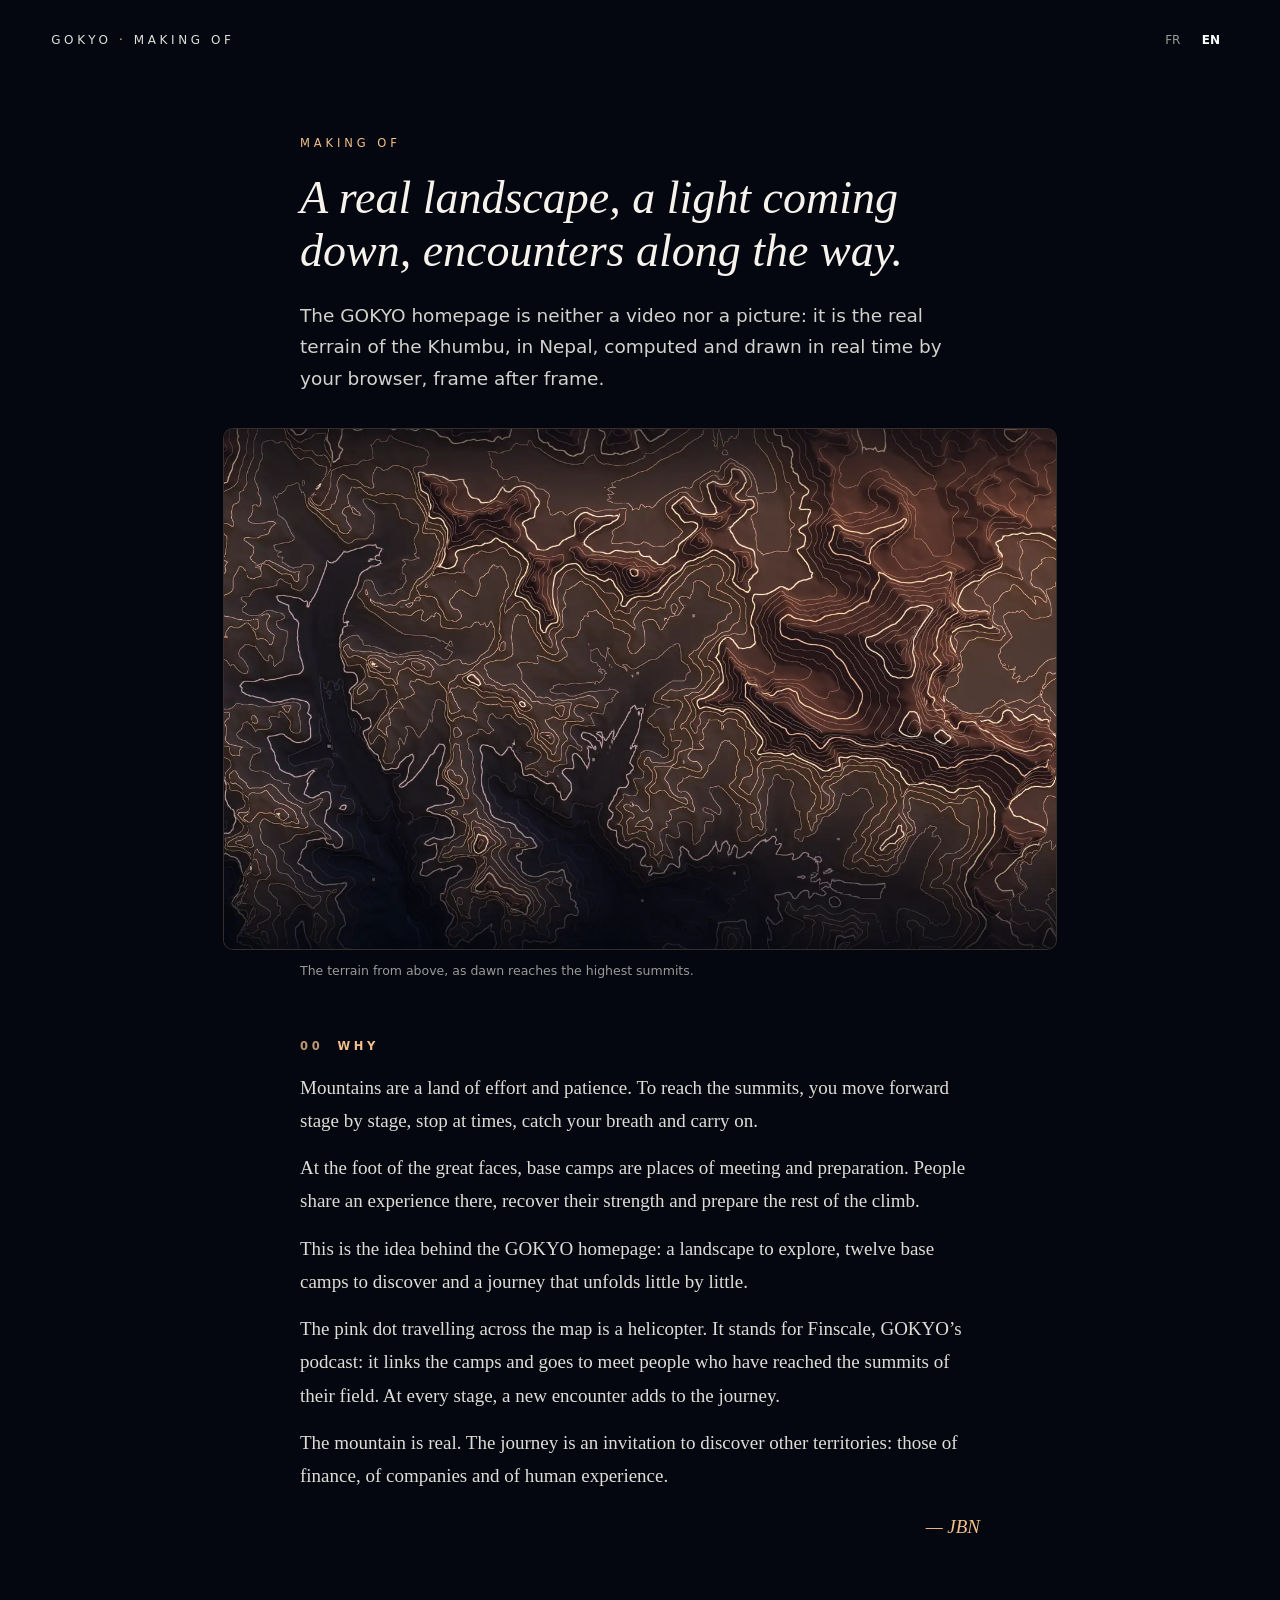
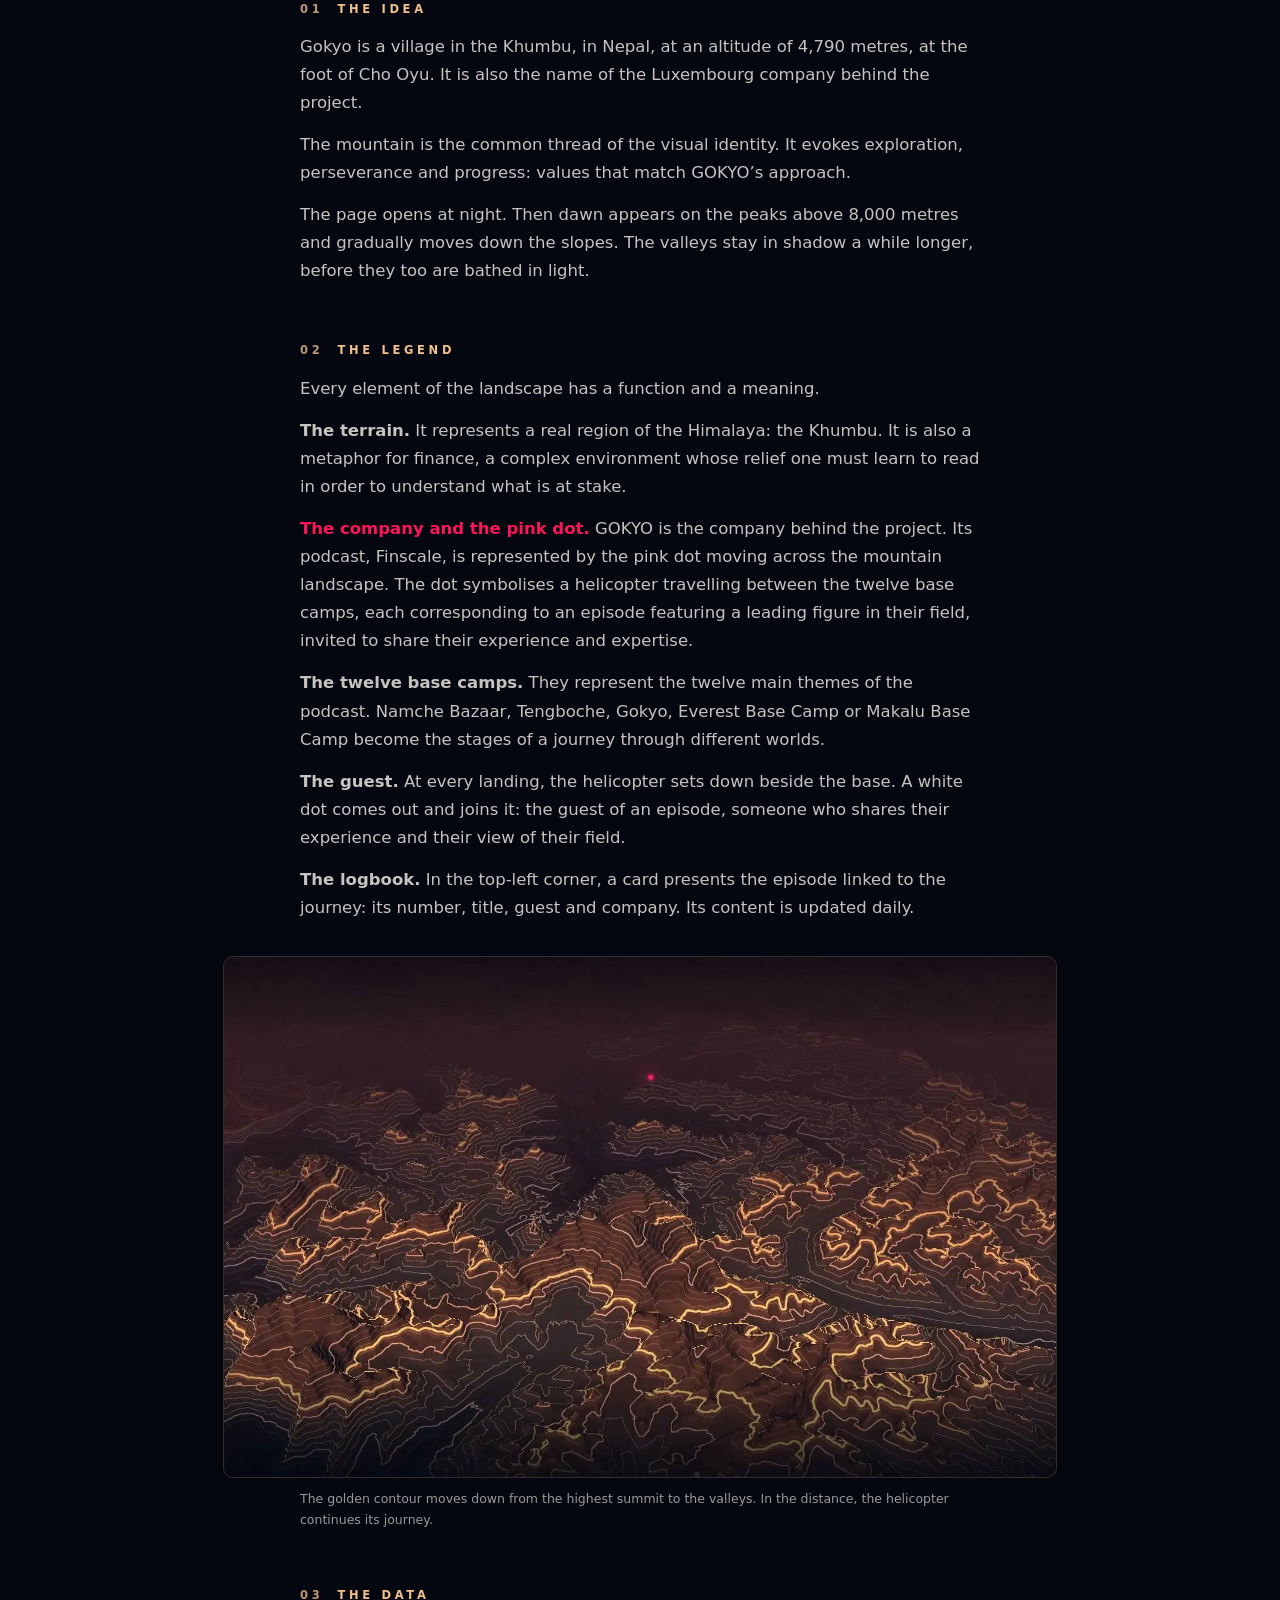
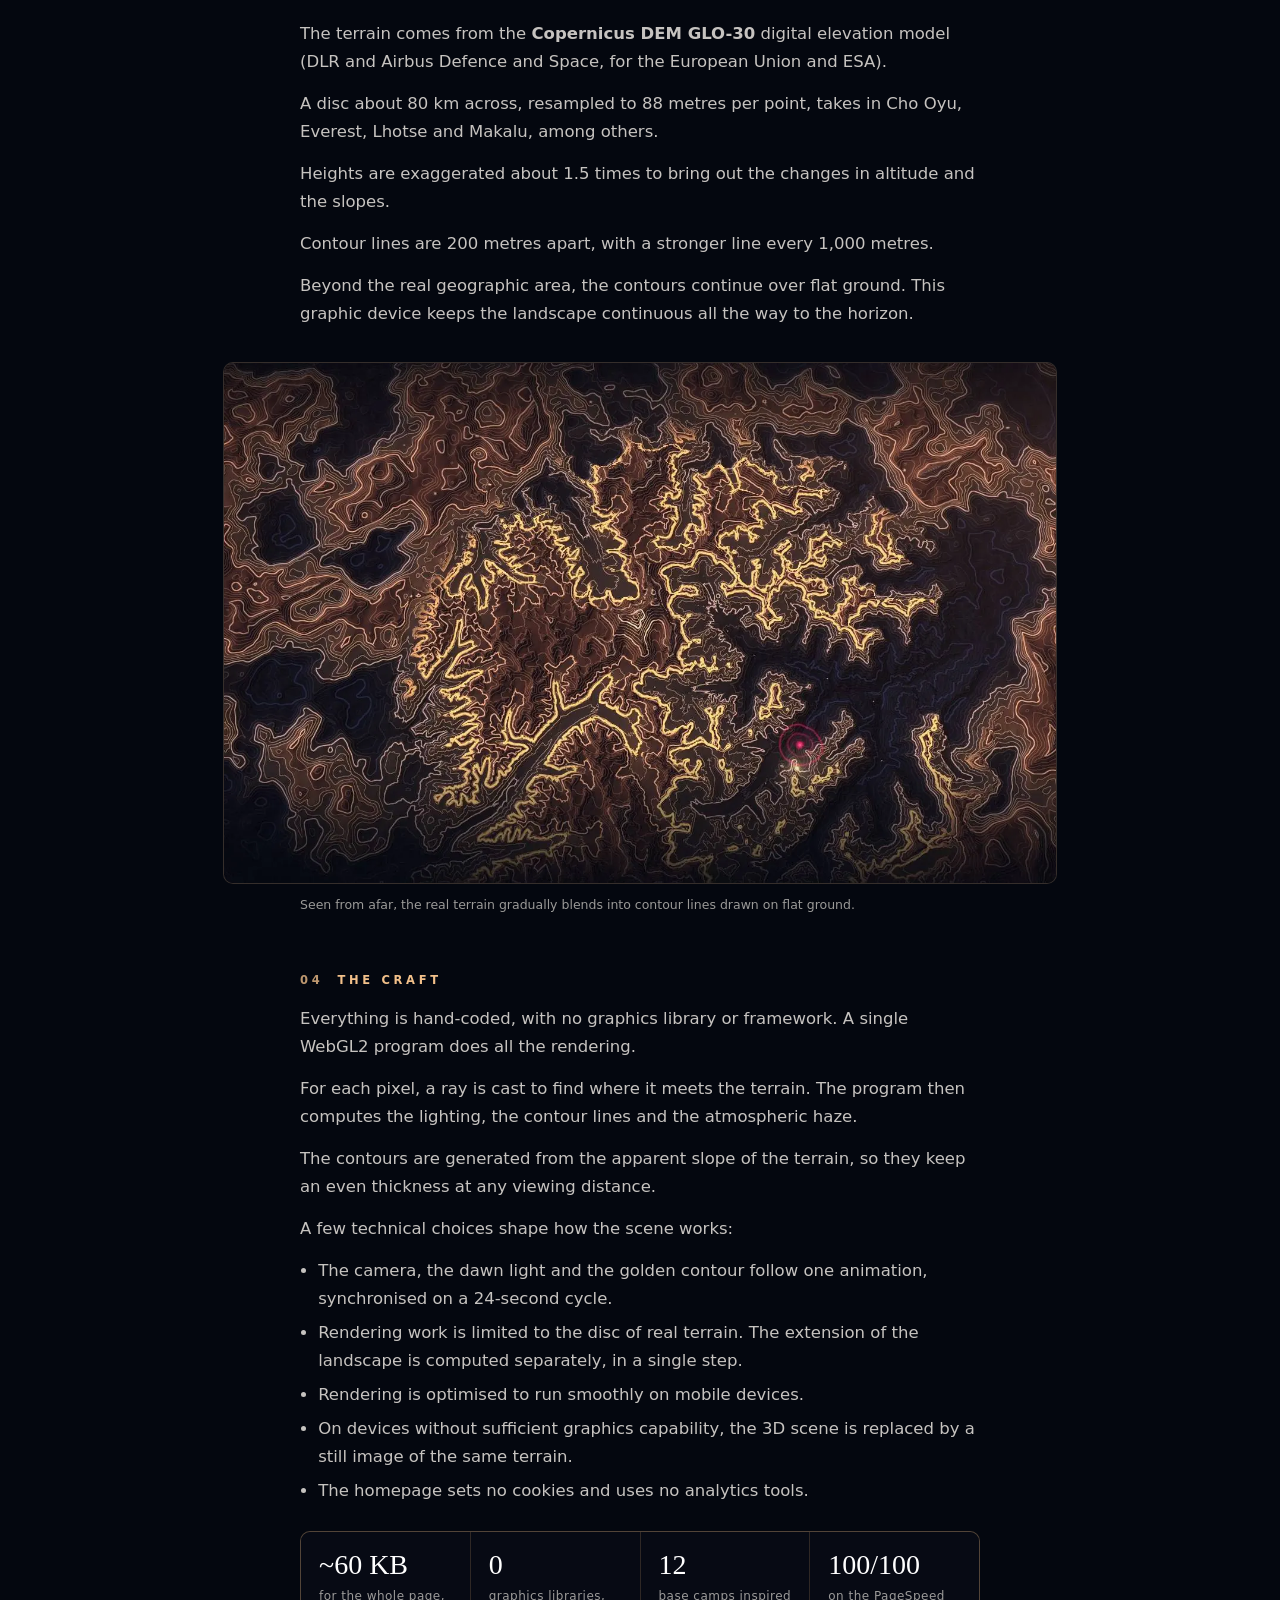
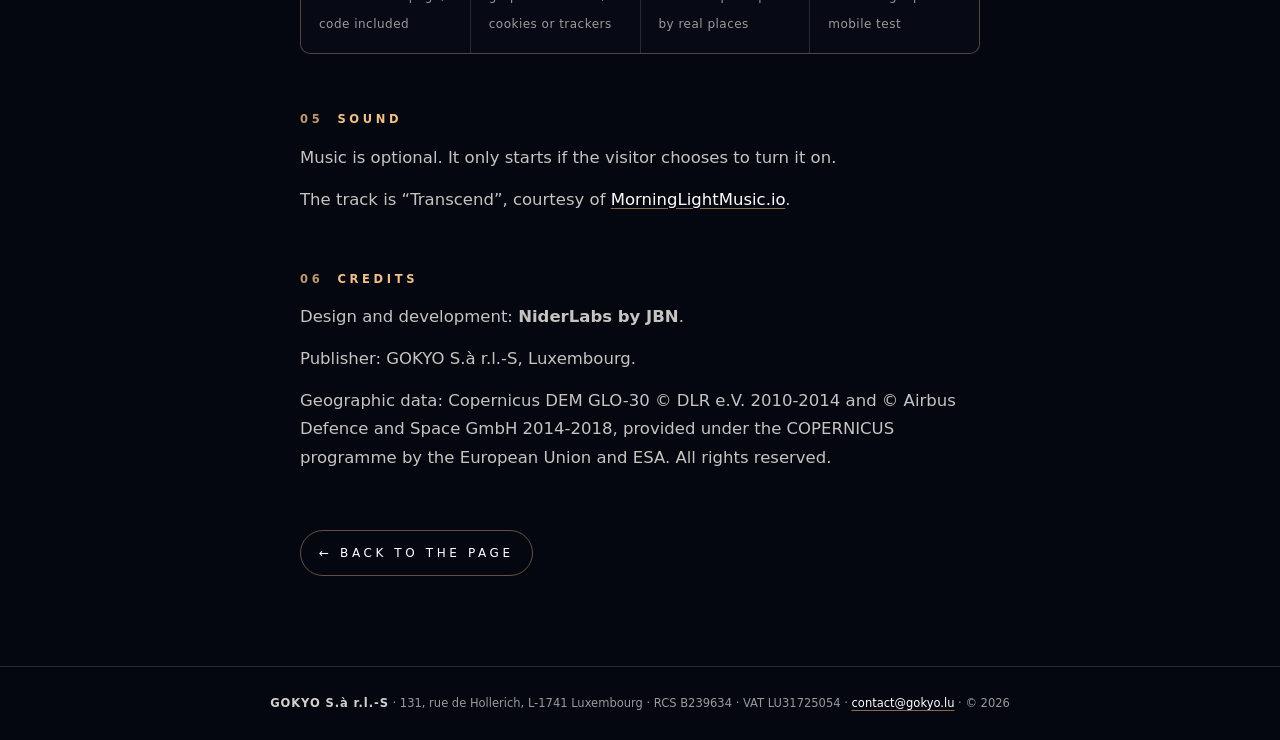
==== making-of/index.html @ d833e4a9 "Making of : entrée unique « La compagnie et le point rose » Co-Authored-By: Claude Fable 5.2 <norepl" ====
<!doctype html>
<!--
  GOKYO · Making of
  Conception et réalisation : NiderLabs by JBN — © 2026, tous droits réservés.
-->
<html lang="fr">
<head>
<meta charset="utf-8">
<meta name="viewport" content="width=device-width,initial-scale=1,viewport-fit=cover">
<title>GOKYO · Making of</title>
<meta name="description" content="How the GOKYO homepage was made: the real terrain of the Khumbu drawn live in WebGL, a golden contour at dawn, and a helicopter gathering voices across twelve bases.">
<meta name="theme-color" content="#04070F">
<meta property="og:type" content="article">
<meta property="og:site_name" content="Gokyo">
<meta property="og:title" content="GOKYO · Making of">
<meta property="og:url" content="https://gokyo.lu/making-of/">
<meta property="og:image" content="https://gokyo.lu/making-of/relief.jpg">
<meta name="twitter:card" content="summary_large_image">
<link rel="canonical" href="https://gokyo.lu/making-of/">
<link rel="icon" type="image/svg+xml" href="../assets/favicon.svg?v=20261122">
<link rel="apple-touch-icon" href="../assets/apple-touch-icon.png?v=20261122">
<style>
  :root{--or:#F2C08A;--rose:#FD145A;--doux:rgba(247,243,236,.62);--ligne:rgba(242,192,138,.18)}
  *{box-sizing:border-box;margin:0;padding:0}
  html{background:#04070F}
  body{font-family:system-ui,-apple-system,"Segoe UI",sans-serif;color:#F7F3EC;-webkit-font-smoothing:antialiased;line-height:1.7;font-size:16.5px}
  a{color:#fff;text-decoration:underline;text-decoration-color:rgba(242,192,138,.55);text-underline-offset:3px}
  [data-lang]{display:none}
  html[lang="fr"] [data-lang="fr"],html[lang="en"] [data-lang="en"]{display:revert}
  header{display:flex;justify-content:space-between;align-items:center;padding:22px clamp(18px,4vw,56px);font-size:12px;letter-spacing:.3em;text-transform:uppercase}
  header a{text-decoration:none;color:rgba(255,252,246,.88);display:inline-block;padding:8px 0}
  header a span{color:var(--or)}
  .langue{display:flex;gap:2px;letter-spacing:.18em}
  .langue button{background:none;border:0;color:var(--doux);cursor:pointer;padding:6px 8px;min-height:32px;min-width:36px;font:inherit;text-transform:uppercase}
  .langue button[aria-pressed="true"]{color:#fff;font-weight:600}
  main{max-width:760px;margin:0 auto;padding:6vh clamp(20px,5vw,40px) 10vh}
  .sur{font-size:11.5px;letter-spacing:.34em;text-transform:uppercase;color:var(--or);margin-bottom:18px}
  h1{font-family:Georgia,'Times New Roman',serif;font-weight:400;font-style:italic;font-size:clamp(30px,5vw,46px);line-height:1.15;margin-bottom:22px}
  .chapo{font-size:18.5px;color:rgba(247,243,236,.86);margin-bottom:8px}
  h2{font-size:11.5px;letter-spacing:.32em;text-transform:uppercase;color:var(--or);font-weight:600;margin:56px 0 14px;display:flex;gap:14px;align-items:center}
  h2 i{font-style:normal;color:rgba(242,192,138,.78);font-variant-numeric:tabular-nums}
  p{margin:0 0 14px;color:rgba(247,243,236,.8)}
  figure{margin:34px calc(-1 * clamp(0px,6vw,90px)) 8px}
  figure img{display:block;width:100%;height:auto;border-radius:10px;border:1px solid var(--ligne);background:#0b0d16}
  figcaption{font-size:12.5px;color:var(--doux);margin-top:10px;padding:0 clamp(0px,6vw,90px)}
  .chiffres{display:grid;grid-template-columns:repeat(auto-fit,minmax(150px,1fr));gap:1px;background:var(--ligne);border:1px solid var(--ligne);border-radius:10px;overflow:hidden;margin:26px 0 8px}
  .chiffres div{background:#070a14;padding:18px 18px 16px}
  .chiffres b{display:block;font-family:Georgia,serif;font-weight:400;font-size:28px;color:#fff;line-height:1.1}
  .chiffres span{font-size:12px;color:var(--doux);letter-spacing:.04em}
  ul{margin:0 0 14px 1.1em;color:rgba(247,243,236,.8)}
  li{margin-bottom:6px}
  .rose{color:var(--rose)}
  .dore{color:var(--or)}
  .pourquoi p{font-family:Georgia,'Times New Roman',serif;font-size:19px;line-height:1.75;color:rgba(247,243,236,.9)}
  .pourquoi .signe{font-style:italic;color:var(--or);text-align:right;margin-top:18px}
  .retour{display:inline-block;margin-top:44px;font-size:12px;letter-spacing:.3em;text-transform:uppercase;text-decoration:none;padding:12px 18px;border:1px solid rgba(242,192,138,.4);border-radius:999px}
  .retour:hover{border-color:var(--or)}
  footer{border-top:1px solid var(--ligne);padding:26px clamp(18px,4vw,56px) max(26px,env(safe-area-inset-bottom));font-size:11.5px;color:var(--doux);text-align:center;line-height:1.8}
  footer b{color:rgba(247,243,236,.85);font-weight:600;letter-spacing:.08em}
  footer a{display:inline-block;padding:6px 4px;margin:-6px -4px}
  :focus-visible{outline:2px solid var(--or);outline-offset:3px;border-radius:4px}
</style>
</head>
<body>
<header>
  <a href="../">GOKYO <span>·</span> Making of</a>
  <div class="langue" role="group" aria-label="Langue / Language">
    <button type="button" data-set="fr" aria-pressed="true">FR</button>
    <button type="button" data-set="en" aria-pressed="false">EN</button>
  </div>
</header>

<main>
  <!-- ===================== FRANÇAIS ===================== -->
  <div data-lang="fr">
    <p class="sur">Making of</p>
    <h1>Un territoire réel, une lumière qui descend, des rencontres en chemin.</h1>
    <p class="chapo">La page d’accueil de GOKYO n’est ni une vidéo ni une image : c’est le relief réel du Khumbu, au Népal, calculé et dessiné en temps réel par votre navigateur, à chaque image.</p>

    <figure><img src="courbes.webp" width="1400" height="875" alt="Le relief de la région de Gokyo vu du dessus, en courbes de niveau dorées" fetchpriority="high" decoding="async"><figcaption>Le relief vu du dessus, au moment où l’aube atteint les plus hauts sommets.</figcaption></figure>

    <h2><i>00</i> Pourquoi</h2>
    <div class="pourquoi">
      <p>La montagne est un territoire d’effort et de patience. Pour atteindre les sommets, il faut avancer étape après étape, s’arrêter parfois, reprendre son souffle et poursuivre son chemin.</p>
      <p>Au pied des grandes parois, les camps de base sont des lieux de rencontre et de préparation. On y partage une expérience, on y reprend des forces et on y prépare la suite de l’ascension.</p>
      <p>C’est cette idée qui a inspiré la page d’accueil de GOKYO : un paysage à explorer, douze camps de base à découvrir et un parcours qui se révèle progressivement.</p>
      <p>Le point rose qui parcourt la carte est un hélicoptère. Il représente Finscale, le podcast de GOKYO : il relie les différents camps et part à la rencontre de personnalités qui ont atteint les sommets dans leur domaine. À chaque étape, une nouvelle rencontre vient enrichir le voyage.</p>
      <p>La montagne est réelle. Le parcours est une invitation à découvrir d’autres territoires : ceux de la finance, des entreprises et des expériences humaines.</p>
      <p class="signe">— JBN</p>
    </div>

    <h2><i>01</i> L’idée</h2>
    <p>Gokyo est un village du Khumbu, au Népal, situé à 4 790 mètres d’altitude, au pied du Cho Oyu. C’est aussi le nom de la société luxembourgeoise à l’origine du projet.</p>
    <p>La montagne constitue le fil conducteur de l’identité visuelle. Elle évoque l’exploration, la persévérance et la progression. Des valeurs qui correspondent à la démarche de GOKYO.</p>
    <p>La page s’ouvre dans la nuit. Puis l’aube apparaît sur les sommets de plus de 8 000 mètres et descend progressivement le long des pentes. Les vallées restent encore dans l’ombre, avant d’être à leur tour baignées de lumière.</p>

    <h2><i>02</i> La légende</h2>
    <p>Chaque élément du paysage a une fonction et une signification.</p>
    <p><strong>Le relief.</strong> Il représente une région réelle de l’Himalaya : le Khumbu. Il constitue aussi une métaphore de la finance, un environnement complexe dont il faut apprendre à lire les reliefs pour en comprendre les enjeux.</p>
    <p><strong class="rose">La compagnie et le point rose.</strong> GOKYO est la société à l’origine du projet. Son podcast, Finscale, est représenté par le point rose qui se déplace dans le paysage de montagne. Ce point symbolise un hélicoptère qui voyage entre les douze camps de base, chacun correspondant à un épisode où une personnalité de premier plan dans son domaine est invitée à partager son expérience et son expertise.</p>
    <p><strong>Les douze camps de base.</strong> Ils représentent les douze grands thèmes du podcast. Namche Bazaar, Tengboche, Gokyo, le camp de base de l’Everest ou celui du Makalu deviennent les étapes d’un parcours à travers différents univers.</p>
    <p><strong>L’invité.</strong> À chaque escale, l’hélicoptère se pose à côté de la base. Un point blanc en sort et le rejoint : c’est l’invité d’un épisode, une personnalité qui partage son expérience et son regard sur son domaine.</p>
    <p><strong>Le carnet de bord.</strong> En haut à gauche, une fiche présente l’épisode associé au parcours : son numéro, son titre, son invité et sa société. Son contenu est actualisé quotidiennement.</p>
    <figure><img src="relief.webp" width="1400" height="875" alt="Le massif en trois dimensions, la courbe dorée et l’hélicoptère rose au loin" loading="lazy" decoding="async"><figcaption>La courbe dorée descend du plus haut sommet vers les vallées. Au loin, l’hélicoptère poursuit son parcours.</figcaption></figure>

    <h2><i>03</i> Les données</h2>
    <p>Le relief provient du modèle numérique de terrain <strong>Copernicus DEM GLO-30</strong> (DLR et Airbus Defence and Space, pour l’Union européenne et l’ESA).</p>
    <p>Un disque d’environ 80 km de diamètre, ramené à une résolution de 88 mètres par point, englobe notamment le Cho Oyu, l’Everest, le Lhotse et le Makalu.</p>
    <p>La hauteur du relief est exagérée d’environ 1,5 fois afin de mieux faire ressortir les variations d’altitude et les pentes.</p>
    <p>Les courbes de niveau sont espacées de 200 mètres, avec un tracé renforcé tous les 1 000 mètres.</p>
    <p>Au-delà de la zone géographique réelle, les courbes se prolongent sur un sol plat. Cette représentation graphique permet de conserver la continuité du paysage jusqu’à l’horizon.</p>
    <figure><img src="disque.webp" width="1400" height="875" alt="Vue lointaine : le disque de relief réel et les courbes peintes qui continuent autour" loading="lazy" decoding="async"><figcaption>En s’éloignant, le relief réel se fond progressivement dans des courbes de niveau dessinées sur un sol plat.</figcaption></figure>

    <h2><i>04</i> La technique</h2>
    <p>Tout est développé à la main, sans bibliothèque graphique ni framework. Un programme WebGL2 réalise l’ensemble du rendu.</p>
    <p>Pour chaque pixel, un rayon est lancé afin de déterminer son intersection avec le relief. Le programme calcule ensuite l’éclairage, les courbes de niveau et la brume atmosphérique.</p>
    <p>Les courbes sont générées à partir de la pente apparente du terrain. Elles conservent ainsi une épaisseur régulière, quelle que soit la distance de visualisation.</p>
    <p>Quelques choix techniques structurent le fonctionnement de la scène :</p>
    <ul>
      <li>La caméra, la lumière de l’aube et la courbe dorée suivent une animation synchronisée sur un cycle de 24 secondes.</li>
      <li>Le calcul graphique est limité au disque de relief réel. Le prolongement du paysage est calculé séparément, en une seule étape.</li>
      <li>Le rendu est optimisé pour fonctionner de manière fluide sur les appareils mobiles.</li>
      <li>Sur les appareils ne disposant pas de capacités graphiques suffisantes, la scène 3D est remplacée par une image fixe du même relief.</li>
      <li>La page d’accueil ne dépose aucun cookie et n’utilise aucun outil de mesure d’audience.</li>
    </ul>
    <div class="chiffres">
      <div><b>~60 Ko</b><span>pour l’ensemble de la page, code compris</span></div>
      <div><b>0</b><span>bibliothèque graphique, cookie ou traceur</span></div>
      <div><b>12</b><span>camps de base inspirés de lieux réels</span></div>
      <div><b>100/100</b><span>au test PageSpeed mobile</span></div>
    </div>

    <h2><i>05</i> Le son</h2>
    <p>La musique est facultative. Elle ne démarre que si le visiteur choisit de l’activer.</p>
    <p>Le morceau utilisé est « Transcend », avec l’autorisation de <a href="https://www.morninglightmusic.io" target="_blank" rel="noopener">MorningLightMusic.io</a>.</p>

    <h2><i>06</i> Crédits</h2>
    <p>Conception et réalisation : <strong>NiderLabs by JBN</strong>.</p>
    <p>Éditeur : GOKYO S.à r.l.-S, Luxembourg.</p>
    <p>Données géographiques : Copernicus DEM GLO-30 © DLR e.V. 2010-2014 et © Airbus Defence and Space GmbH 2014-2018, fournies dans le cadre du programme COPERNICUS par l’Union européenne et l’ESA. Tous droits réservés.</p>

    <a class="retour" href="../">← Retour à la page</a>
  </div>

  <!-- ===================== ENGLISH ===================== -->
  <div data-lang="en">
    <p class="sur">Making of</p>
    <h1>A real landscape, a light coming down, encounters along the way.</h1>
    <p class="chapo">The GOKYO homepage is neither a video nor a picture: it is the real terrain of the Khumbu, in Nepal, computed and drawn in real time by your browser, frame after frame.</p>

    <figure><img src="courbes.webp" width="1400" height="875" alt="The terrain of the Gokyo region seen from above, in golden contour lines" fetchpriority="high" decoding="async"><figcaption>The terrain from above, as dawn reaches the highest summits.</figcaption></figure>

    <h2><i>00</i> Why</h2>
    <div class="pourquoi">
      <p>Mountains are a land of effort and patience. To reach the summits, you move forward stage by stage, stop at times, catch your breath and carry on.</p>
      <p>At the foot of the great faces, base camps are places of meeting and preparation. People share an experience there, recover their strength and prepare the rest of the climb.</p>
      <p>This is the idea behind the GOKYO homepage: a landscape to explore, twelve base camps to discover and a journey that unfolds little by little.</p>
      <p>The pink dot travelling across the map is a helicopter. It stands for Finscale, GOKYO’s podcast: it links the camps and goes to meet people who have reached the summits of their field. At every stage, a new encounter adds to the journey.</p>
      <p>The mountain is real. The journey is an invitation to discover other territories: those of finance, of companies and of human experience.</p>
      <p class="signe">— JBN</p>
    </div>

    <h2><i>01</i> The idea</h2>
    <p>Gokyo is a village in the Khumbu, in Nepal, at an altitude of 4,790 metres, at the foot of Cho Oyu. It is also the name of the Luxembourg company behind the project.</p>
    <p>The mountain is the common thread of the visual identity. It evokes exploration, perseverance and progress: values that match GOKYO’s approach.</p>
    <p>The page opens at night. Then dawn appears on the peaks above 8,000 metres and gradually moves down the slopes. The valleys stay in shadow a while longer, before they too are bathed in light.</p>

    <h2><i>02</i> The legend</h2>
    <p>Every element of the landscape has a function and a meaning.</p>
    <p><strong>The terrain.</strong> It represents a real region of the Himalaya: the Khumbu. It is also a metaphor for finance, a complex environment whose relief one must learn to read in order to understand what is at stake.</p>
    <p><strong class="rose">The company and the pink dot.</strong> GOKYO is the company behind the project. Its podcast, Finscale, is represented by the pink dot moving across the mountain landscape. The dot symbolises a helicopter travelling between the twelve base camps, each corresponding to an episode featuring a leading figure in their field, invited to share their experience and expertise.</p>
    <p><strong>The twelve base camps.</strong> They represent the twelve main themes of the podcast. Namche Bazaar, Tengboche, Gokyo, Everest Base Camp or Makalu Base Camp become the stages of a journey through different worlds.</p>
    <p><strong>The guest.</strong> At every landing, the helicopter sets down beside the base. A white dot comes out and joins it: the guest of an episode, someone who shares their experience and their view of their field.</p>
    <p><strong>The logbook.</strong> In the top-left corner, a card presents the episode linked to the journey: its number, title, guest and company. Its content is updated daily.</p>
    <figure><img src="relief.webp" width="1400" height="875" alt="The massif in three dimensions, the golden contour and the pink helicopter in the distance" loading="lazy" decoding="async"><figcaption>The golden contour moves down from the highest summit to the valleys. In the distance, the helicopter continues its journey.</figcaption></figure>

    <h2><i>03</i> The data</h2>
    <p>The terrain comes from the <strong>Copernicus DEM GLO-30</strong> digital elevation model (DLR and Airbus Defence and Space, for the European Union and ESA).</p>
    <p>A disc about 80 km across, resampled to 88 metres per point, takes in Cho Oyu, Everest, Lhotse and Makalu, among others.</p>
    <p>Heights are exaggerated about 1.5 times to bring out the changes in altitude and the slopes.</p>
    <p>Contour lines are 200 metres apart, with a stronger line every 1,000 metres.</p>
    <p>Beyond the real geographic area, the contours continue over flat ground. This graphic device keeps the landscape continuous all the way to the horizon.</p>
    <figure><img src="disque.webp" width="1400" height="875" alt="Distant view: the disc of real terrain and the painted contours continuing around it" loading="lazy" decoding="async"><figcaption>Seen from afar, the real terrain gradually blends into contour lines drawn on flat ground.</figcaption></figure>

    <h2><i>04</i> The craft</h2>
    <p>Everything is hand-coded, with no graphics library or framework. A single WebGL2 program does all the rendering.</p>
    <p>For each pixel, a ray is cast to find where it meets the terrain. The program then computes the lighting, the contour lines and the atmospheric haze.</p>
    <p>The contours are generated from the apparent slope of the terrain, so they keep an even thickness at any viewing distance.</p>
    <p>A few technical choices shape how the scene works:</p>
    <ul>
      <li>The camera, the dawn light and the golden contour follow one animation, synchronised on a 24-second cycle.</li>
      <li>Rendering work is limited to the disc of real terrain. The extension of the landscape is computed separately, in a single step.</li>
      <li>Rendering is optimised to run smoothly on mobile devices.</li>
      <li>On devices without sufficient graphics capability, the 3D scene is replaced by a still image of the same terrain.</li>
      <li>The homepage sets no cookies and uses no analytics tools.</li>
    </ul>
    <div class="chiffres">
      <div><b>~60 KB</b><span>for the whole page, code included</span></div>
      <div><b>0</b><span>graphics libraries, cookies or trackers</span></div>
      <div><b>12</b><span>base camps inspired by real places</span></div>
      <div><b>100/100</b><span>on the PageSpeed mobile test</span></div>
    </div>

    <h2><i>05</i> Sound</h2>
    <p>Music is optional. It only starts if the visitor chooses to turn it on.</p>
    <p>The track is “Transcend”, courtesy of <a href="https://www.morninglightmusic.io" target="_blank" rel="noopener">MorningLightMusic.io</a>.</p>

    <h2><i>06</i> Credits</h2>
    <p>Design and development: <strong>NiderLabs by JBN</strong>.</p>
    <p>Publisher: GOKYO S.à r.l.-S, Luxembourg.</p>
    <p>Geographic data: Copernicus DEM GLO-30 © DLR e.V. 2010-2014 and © Airbus Defence and Space GmbH 2014-2018, provided under the COPERNICUS programme by the European Union and ESA. All rights reserved.</p>

    <a class="retour" href="../">← Back to the page</a>
  </div>
</main>

<footer>
  <b>GOKYO S.à r.l.-S</b> · 131, rue de Hollerich, L-1741 Luxembourg · RCS B239634 · <span data-lang="fr">TVA</span><span data-lang="en">VAT</span> LU31725054 · <a href="mailto:contact@gokyo.lu">contact@gokyo.lu</a> · © 2026
</footer>

<script>
(function(){
  var html=document.documentElement, btns=document.querySelectorAll('[data-set]');
  function set(l){ html.lang=l; document.title=(l==='en'?'GOKYO · Making of':'GOKYO · Making of'); for(var i=0;i<btns.length;i++){ btns[i].setAttribute('aria-pressed', String(btns[i].getAttribute('data-set')===l)); } try{ localStorage.setItem('lang',l); }catch(e){} }
  var l=null; try{ l=localStorage.getItem('lang'); }catch(e){}
  if(l!=='fr'&&l!=='en'){ l=((navigator.language||'fr').slice(0,2).toLowerCase()==='fr')?'fr':'en'; }
  set(l);
  for(var b=0;b<btns.length;b++){ btns[b].addEventListener('click',function(){ set(this.getAttribute('data-set')); }); }
})();
</script>
</body>
</html>
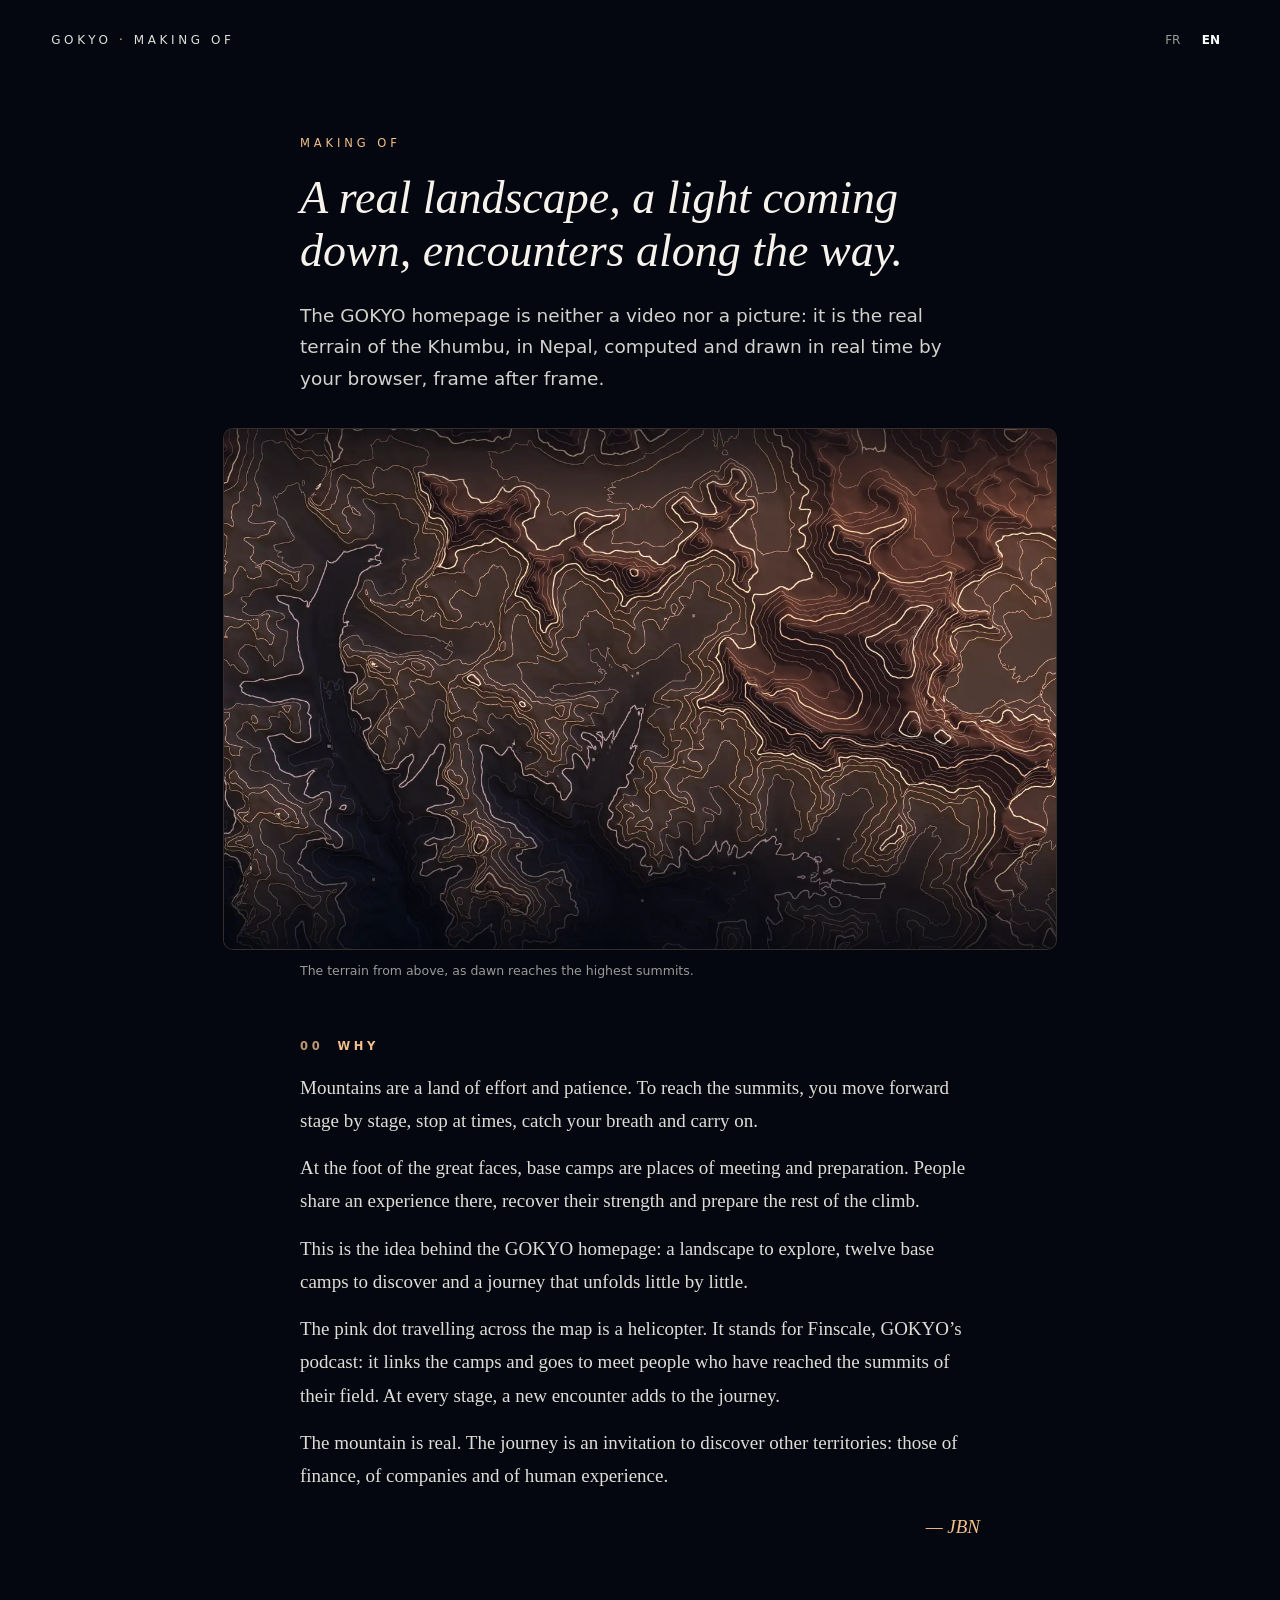
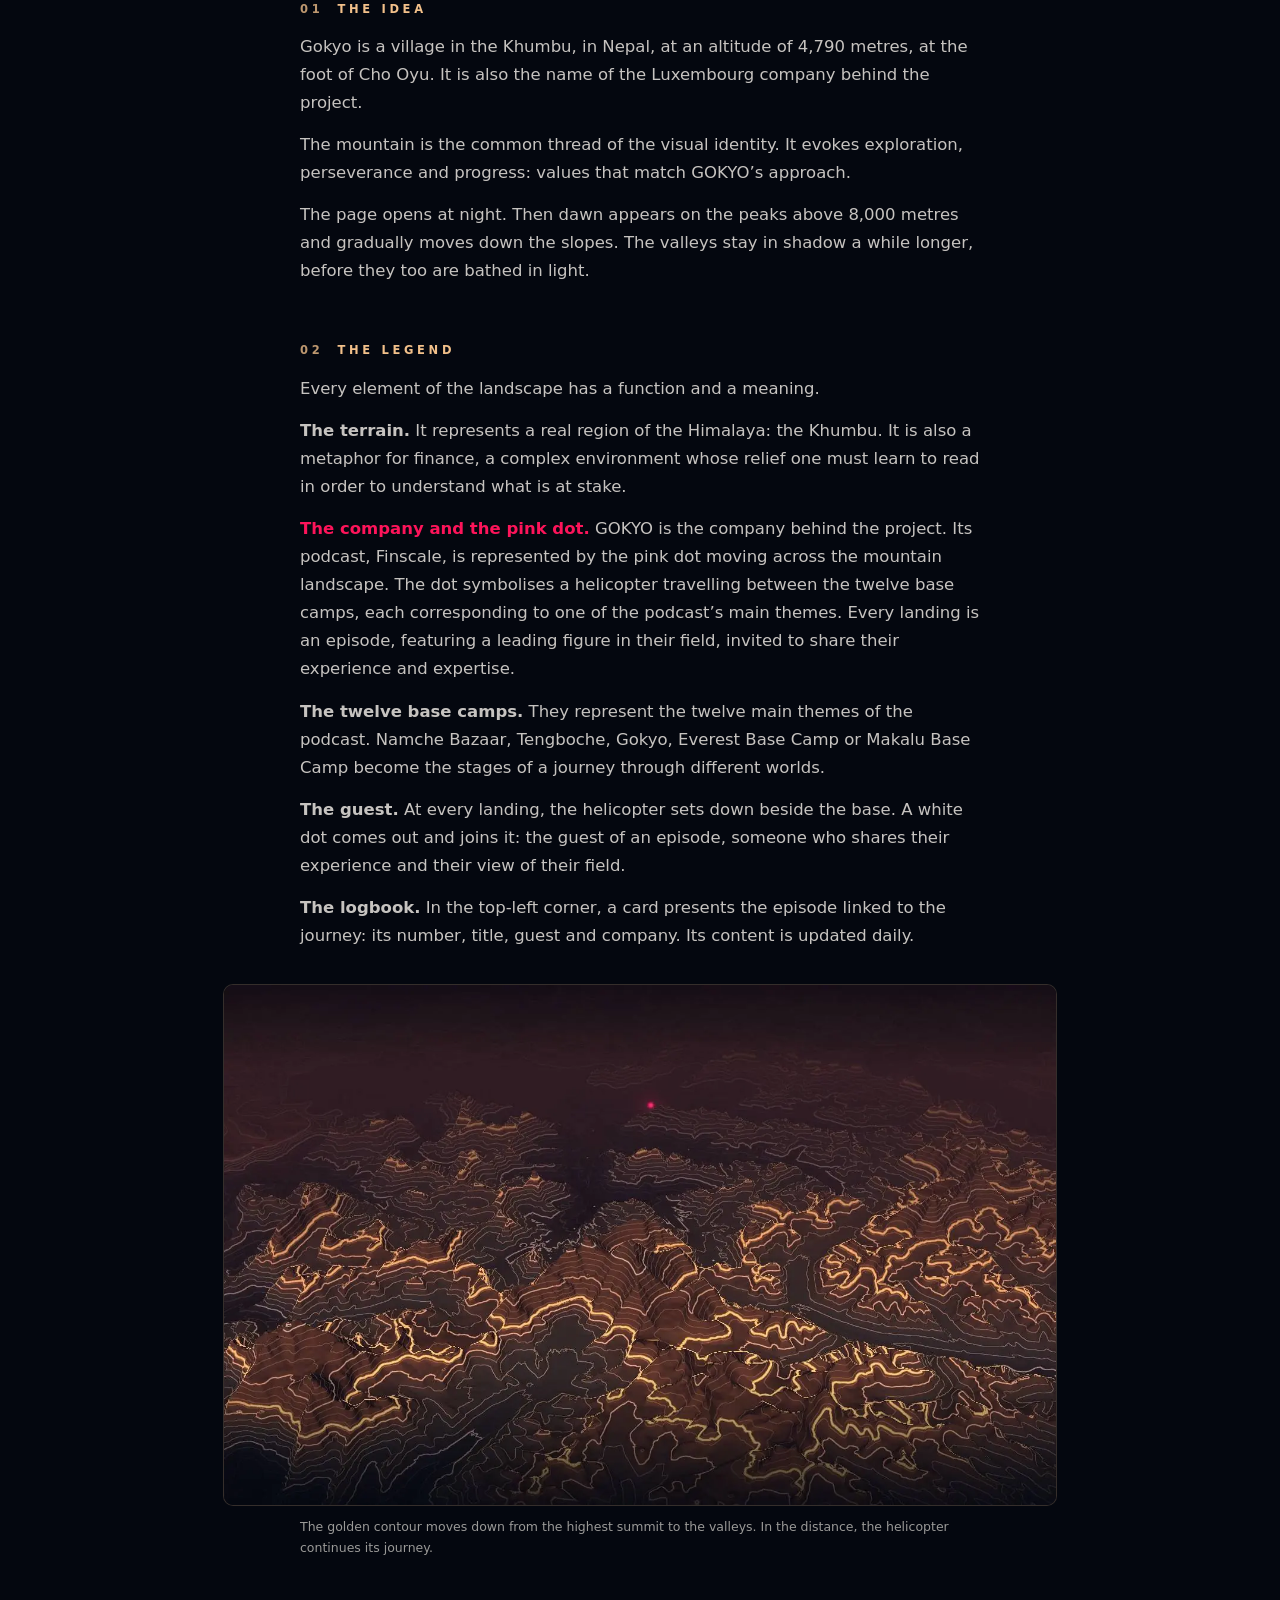
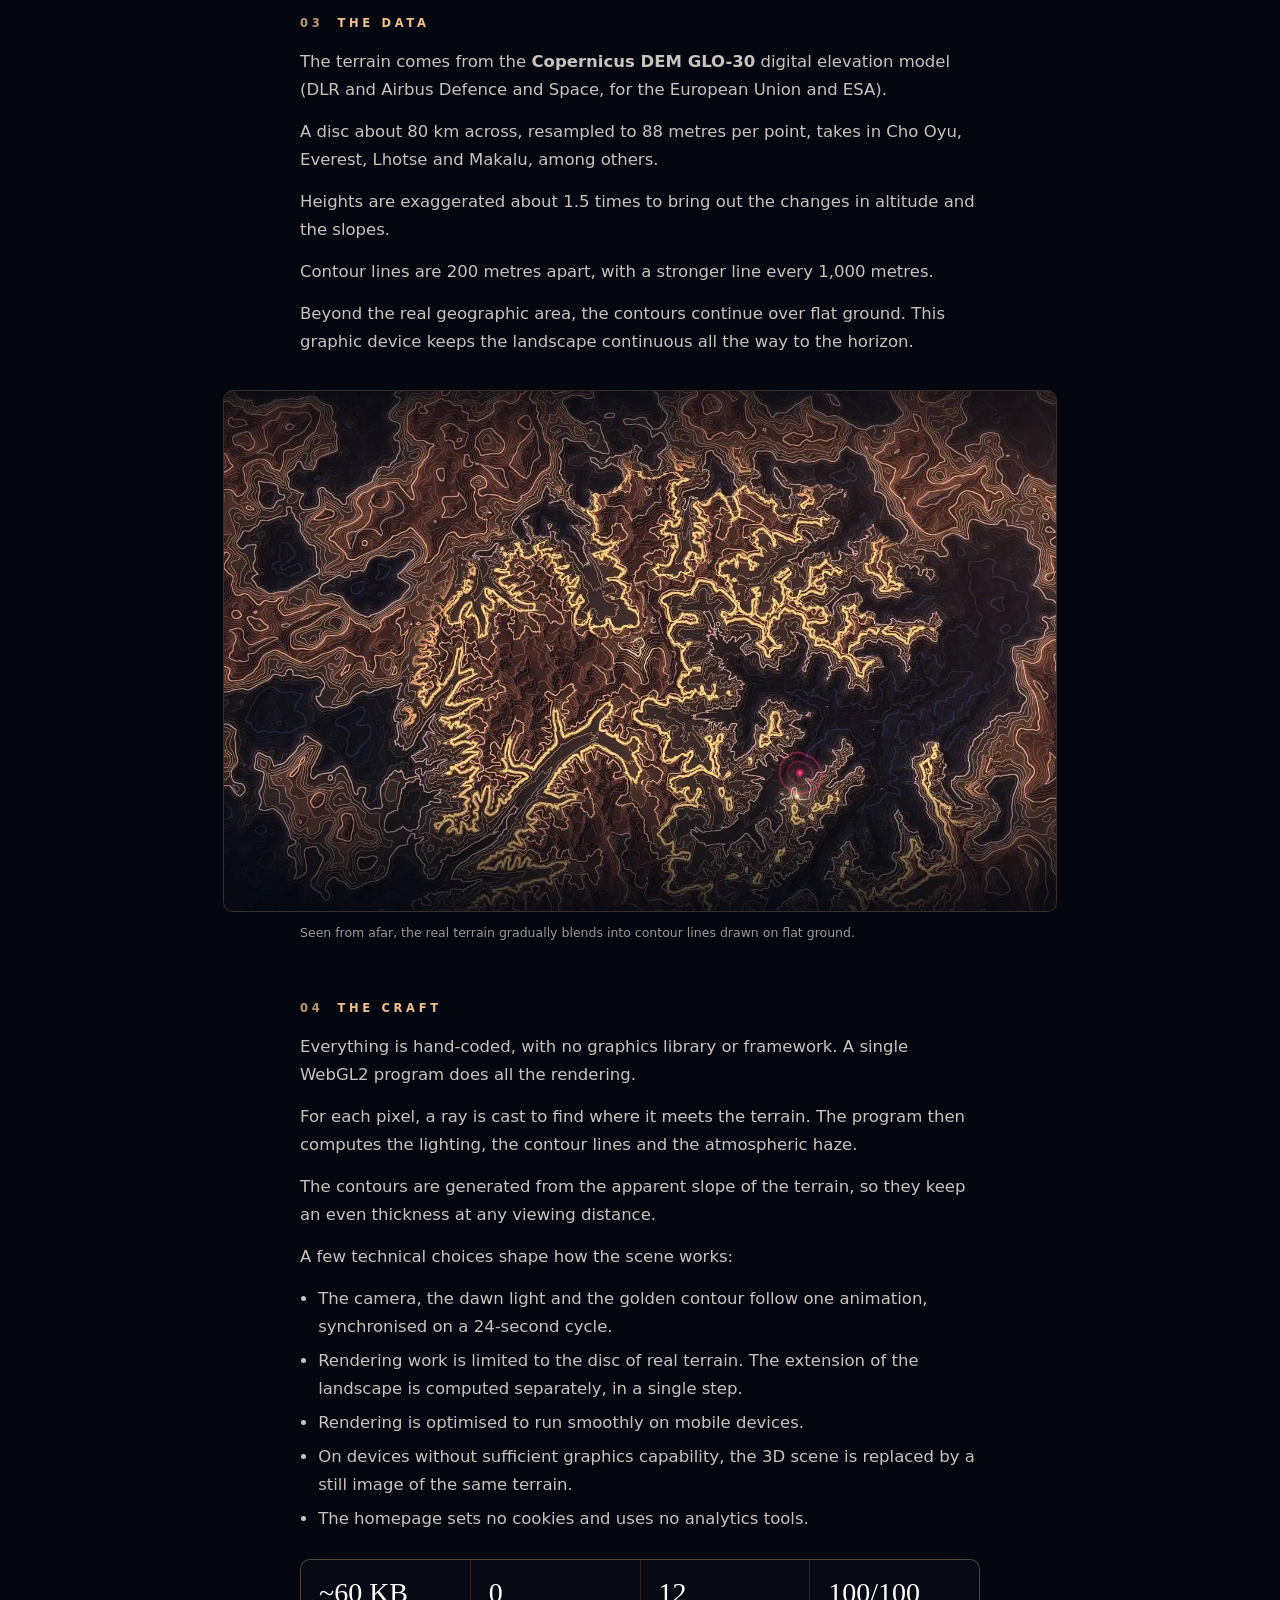
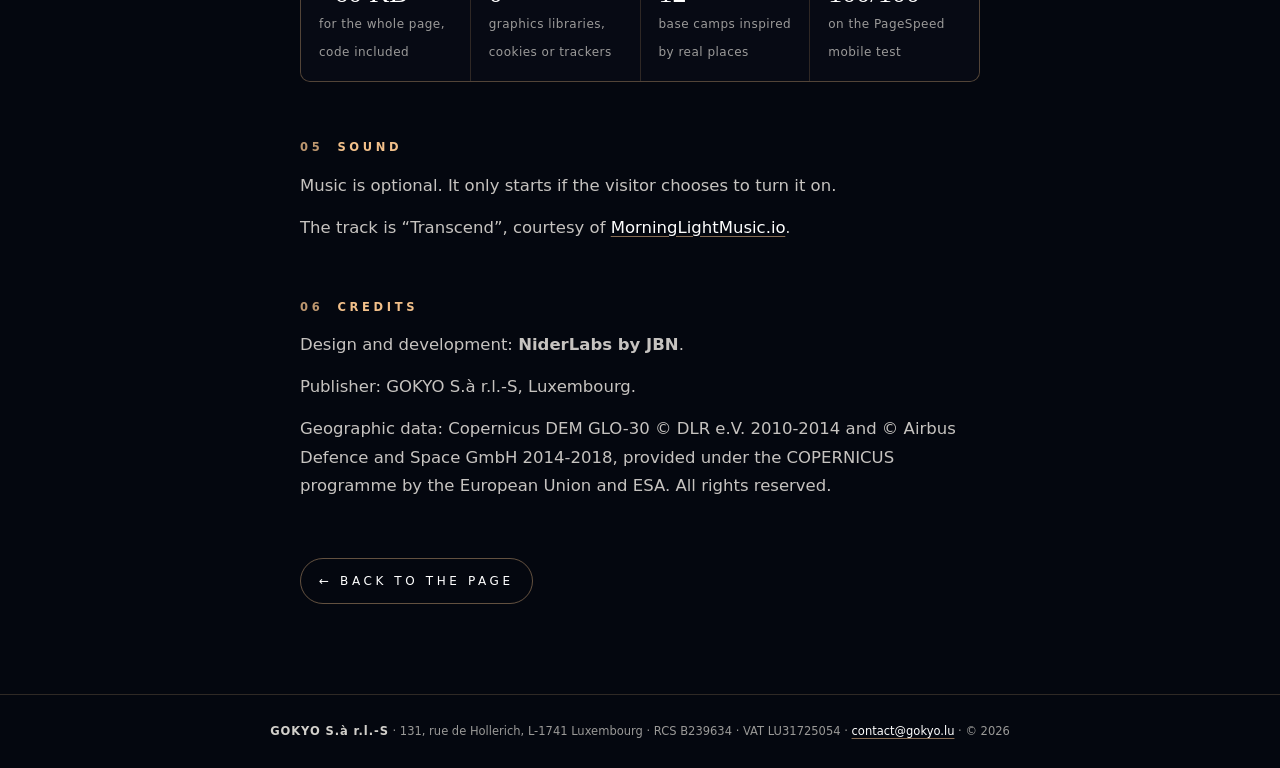
==== commit 5a4da144: "Making of : chaque camp correspond à un grand thème, chaque escale à un épisode Co-Authored-By: Clau" ====
--- a/making-of/index.html
+++ b/making-of/index.html
@@ -97,7 +97,7 @@
     <h2><i>02</i> La légende</h2>
     <p>Chaque élément du paysage a une fonction et une signification.</p>
     <p><strong>Le relief.</strong> Il représente une région réelle de l’Himalaya : le Khumbu. Il constitue aussi une métaphore de la finance, un environnement complexe dont il faut apprendre à lire les reliefs pour en comprendre les enjeux.</p>
-    <p><strong class="rose">La compagnie et le point rose.</strong> GOKYO est la société à l’origine du projet. Son podcast, Finscale, est représenté par le point rose qui se déplace dans le paysage de montagne. Ce point symbolise un hélicoptère qui voyage entre les douze camps de base, chacun correspondant à un épisode où une personnalité de premier plan dans son domaine est invitée à partager son expérience et son expertise.</p>
+    <p><strong class="rose">La compagnie et le point rose.</strong> GOKYO est la société à l’origine du projet. Son podcast, Finscale, est représenté par le point rose qui se déplace dans le paysage de montagne. Ce point symbolise un hélicoptère qui voyage entre les douze camps de base, chacun correspondant à l’un des grands thèmes du podcast. À chaque escale, un épisode : une personnalité de premier plan dans son domaine, invitée à partager son expérience et son expertise.</p>
     <p><strong>Les douze camps de base.</strong> Ils représentent les douze grands thèmes du podcast. Namche Bazaar, Tengboche, Gokyo, le camp de base de l’Everest ou celui du Makalu deviennent les étapes d’un parcours à travers différents univers.</p>
     <p><strong>L’invité.</strong> À chaque escale, l’hélicoptère se pose à côté de la base. Un point blanc en sort et le rejoint : c’est l’invité d’un épisode, une personnalité qui partage son expérience et son regard sur son domaine.</p>
     <p><strong>Le carnet de bord.</strong> En haut à gauche, une fiche présente l’épisode associé au parcours : son numéro, son titre, son invité et sa société. Son contenu est actualisé quotidiennement.</p>
@@ -168,7 +168,7 @@
     <h2><i>02</i> The legend</h2>
     <p>Every element of the landscape has a function and a meaning.</p>
     <p><strong>The terrain.</strong> It represents a real region of the Himalaya: the Khumbu. It is also a metaphor for finance, a complex environment whose relief one must learn to read in order to understand what is at stake.</p>
-    <p><strong class="rose">The company and the pink dot.</strong> GOKYO is the company behind the project. Its podcast, Finscale, is represented by the pink dot moving across the mountain landscape. The dot symbolises a helicopter travelling between the twelve base camps, each corresponding to an episode featuring a leading figure in their field, invited to share their experience and expertise.</p>
+    <p><strong class="rose">The company and the pink dot.</strong> GOKYO is the company behind the project. Its podcast, Finscale, is represented by the pink dot moving across the mountain landscape. The dot symbolises a helicopter travelling between the twelve base camps, each corresponding to one of the podcast’s main themes. Every landing is an episode, featuring a leading figure in their field, invited to share their experience and expertise.</p>
     <p><strong>The twelve base camps.</strong> They represent the twelve main themes of the podcast. Namche Bazaar, Tengboche, Gokyo, Everest Base Camp or Makalu Base Camp become the stages of a journey through different worlds.</p>
     <p><strong>The guest.</strong> At every landing, the helicopter sets down beside the base. A white dot comes out and joins it: the guest of an episode, someone who shares their experience and their view of their field.</p>
     <p><strong>The logbook.</strong> In the top-left corner, a card presents the episode linked to the journey: its number, title, guest and company. Its content is updated daily.</p>
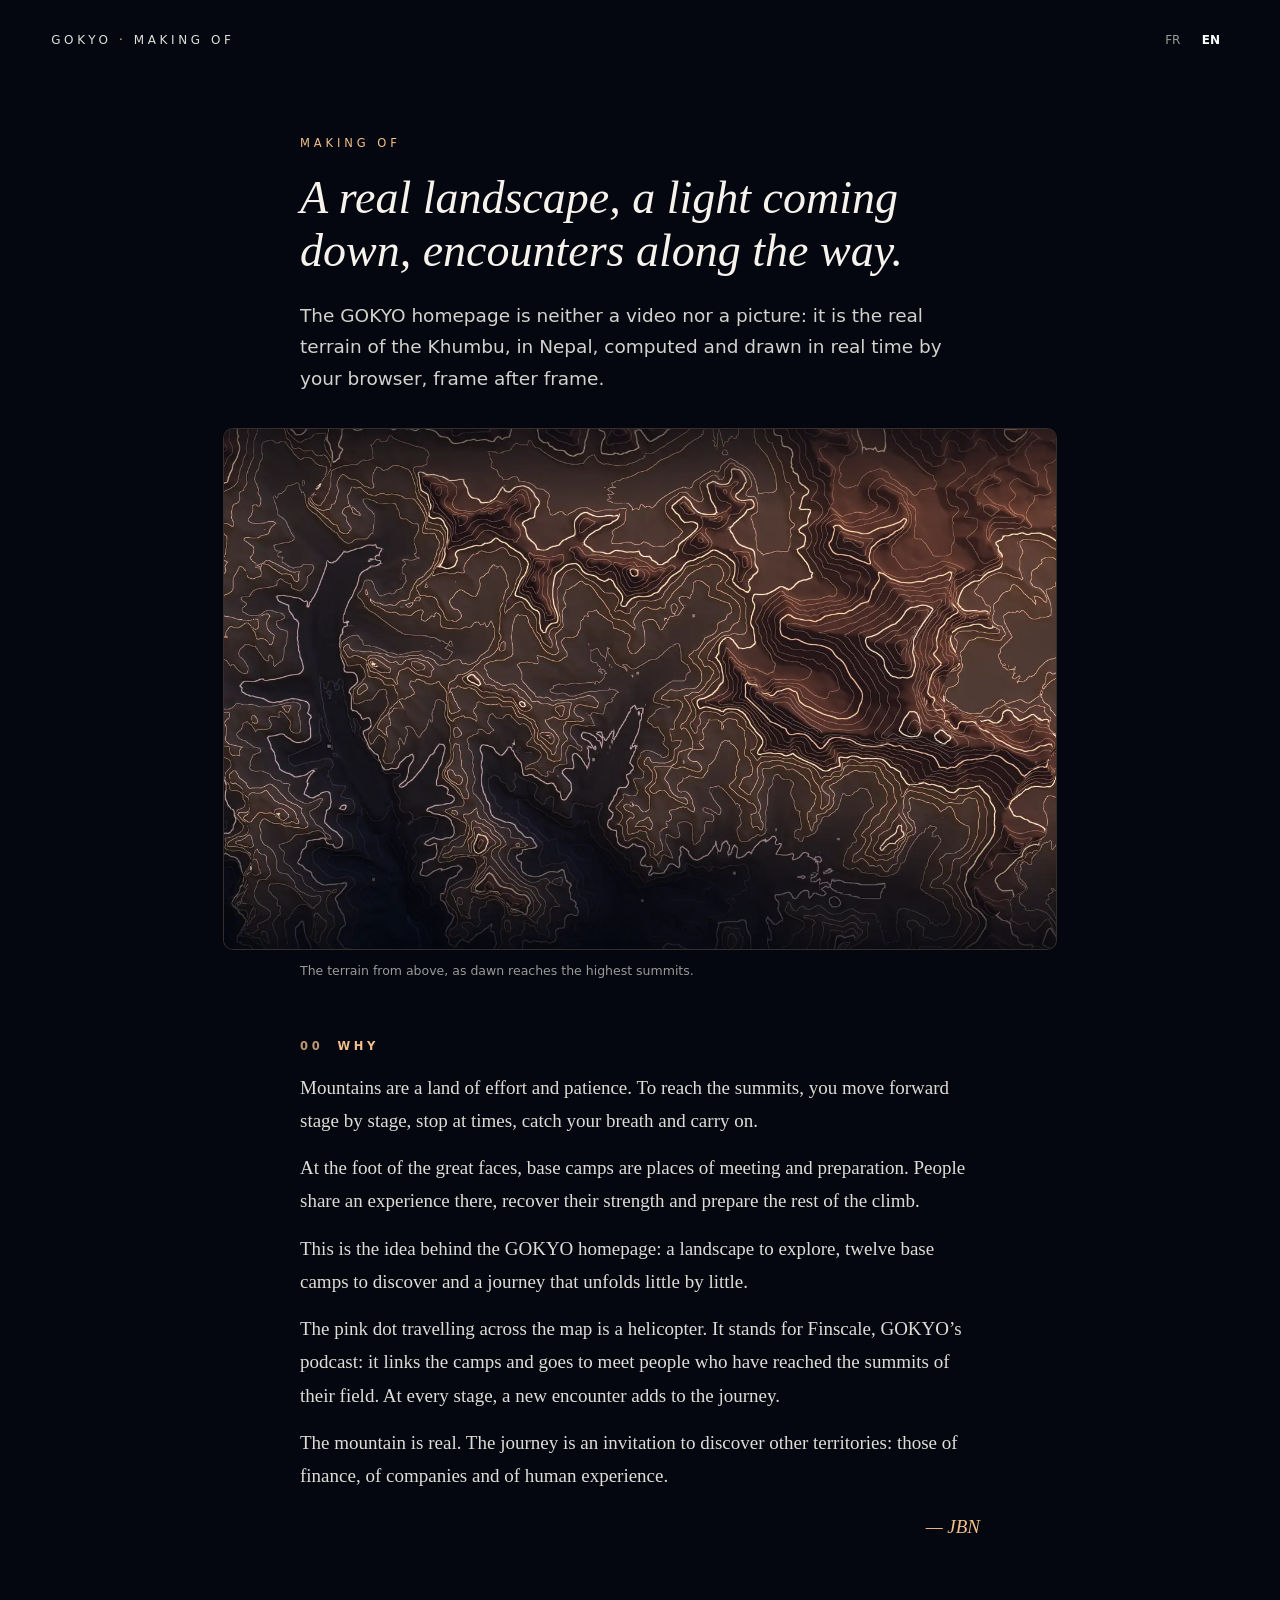
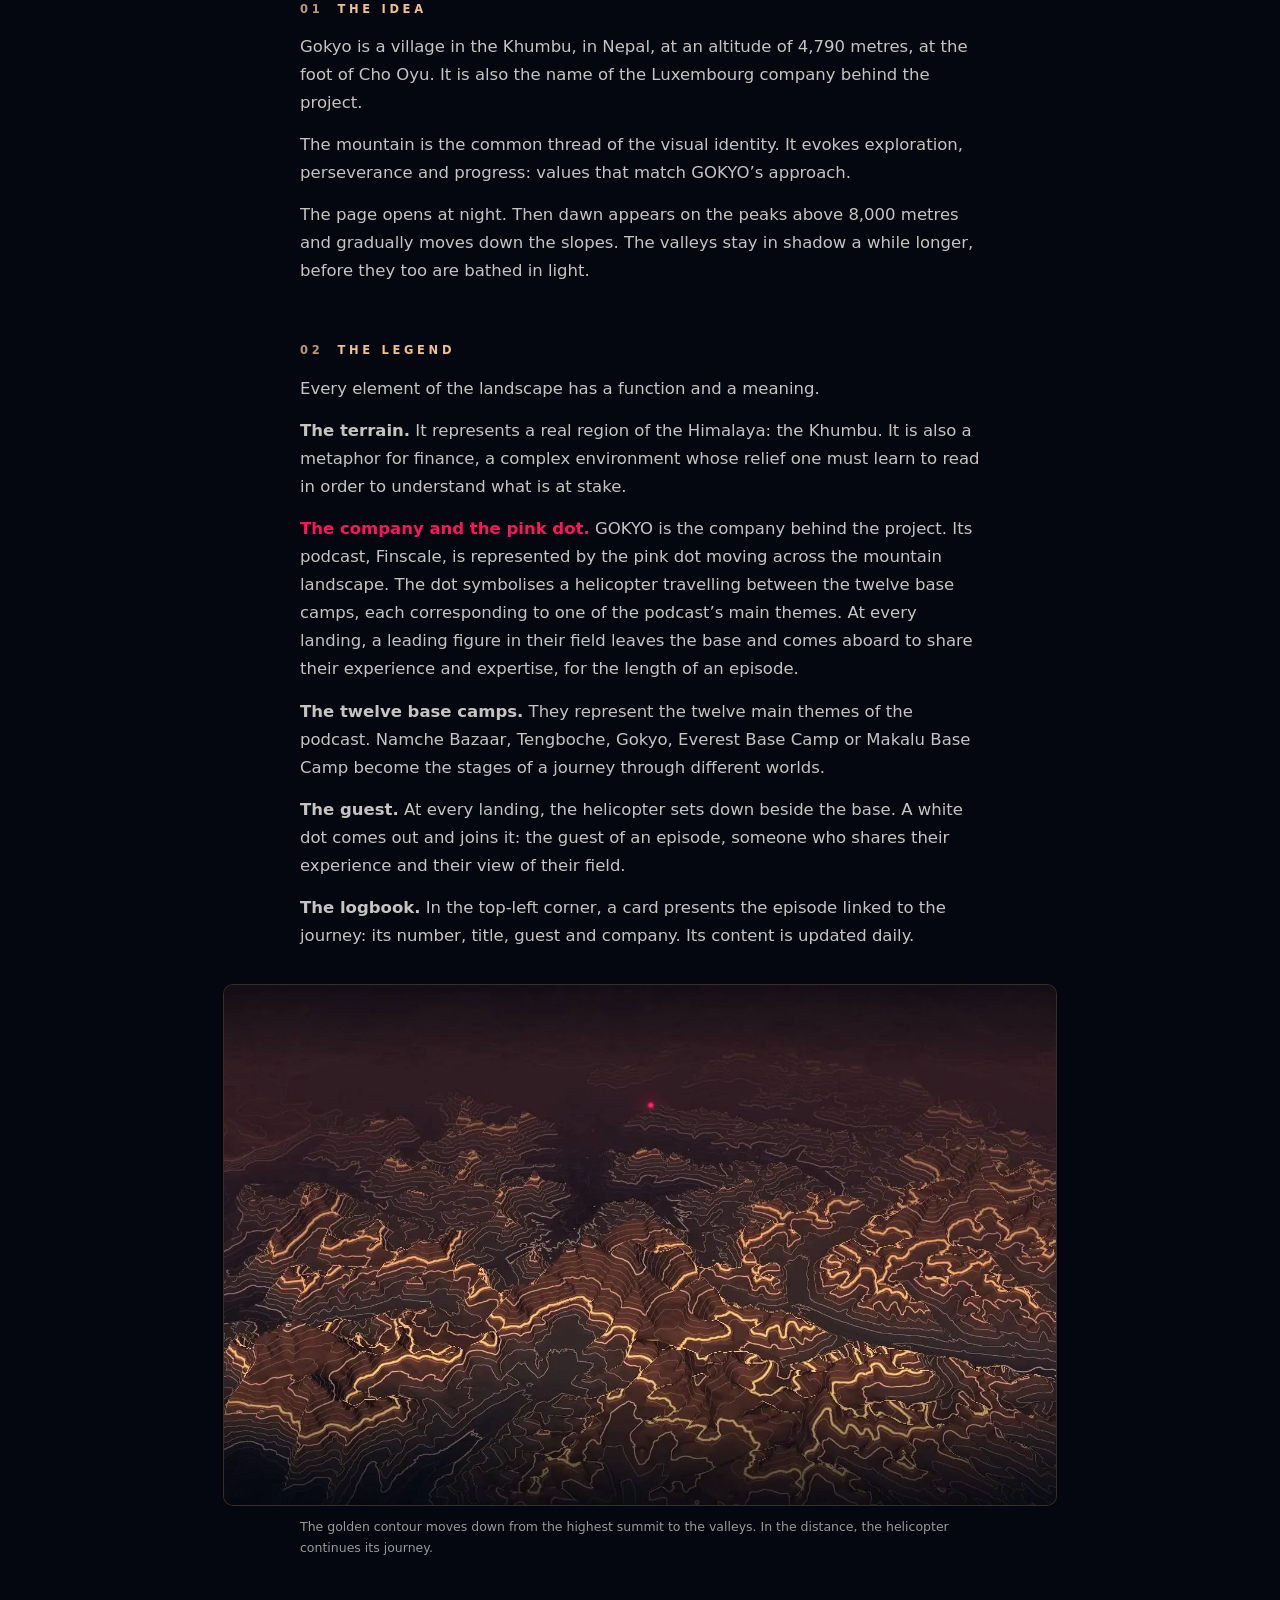
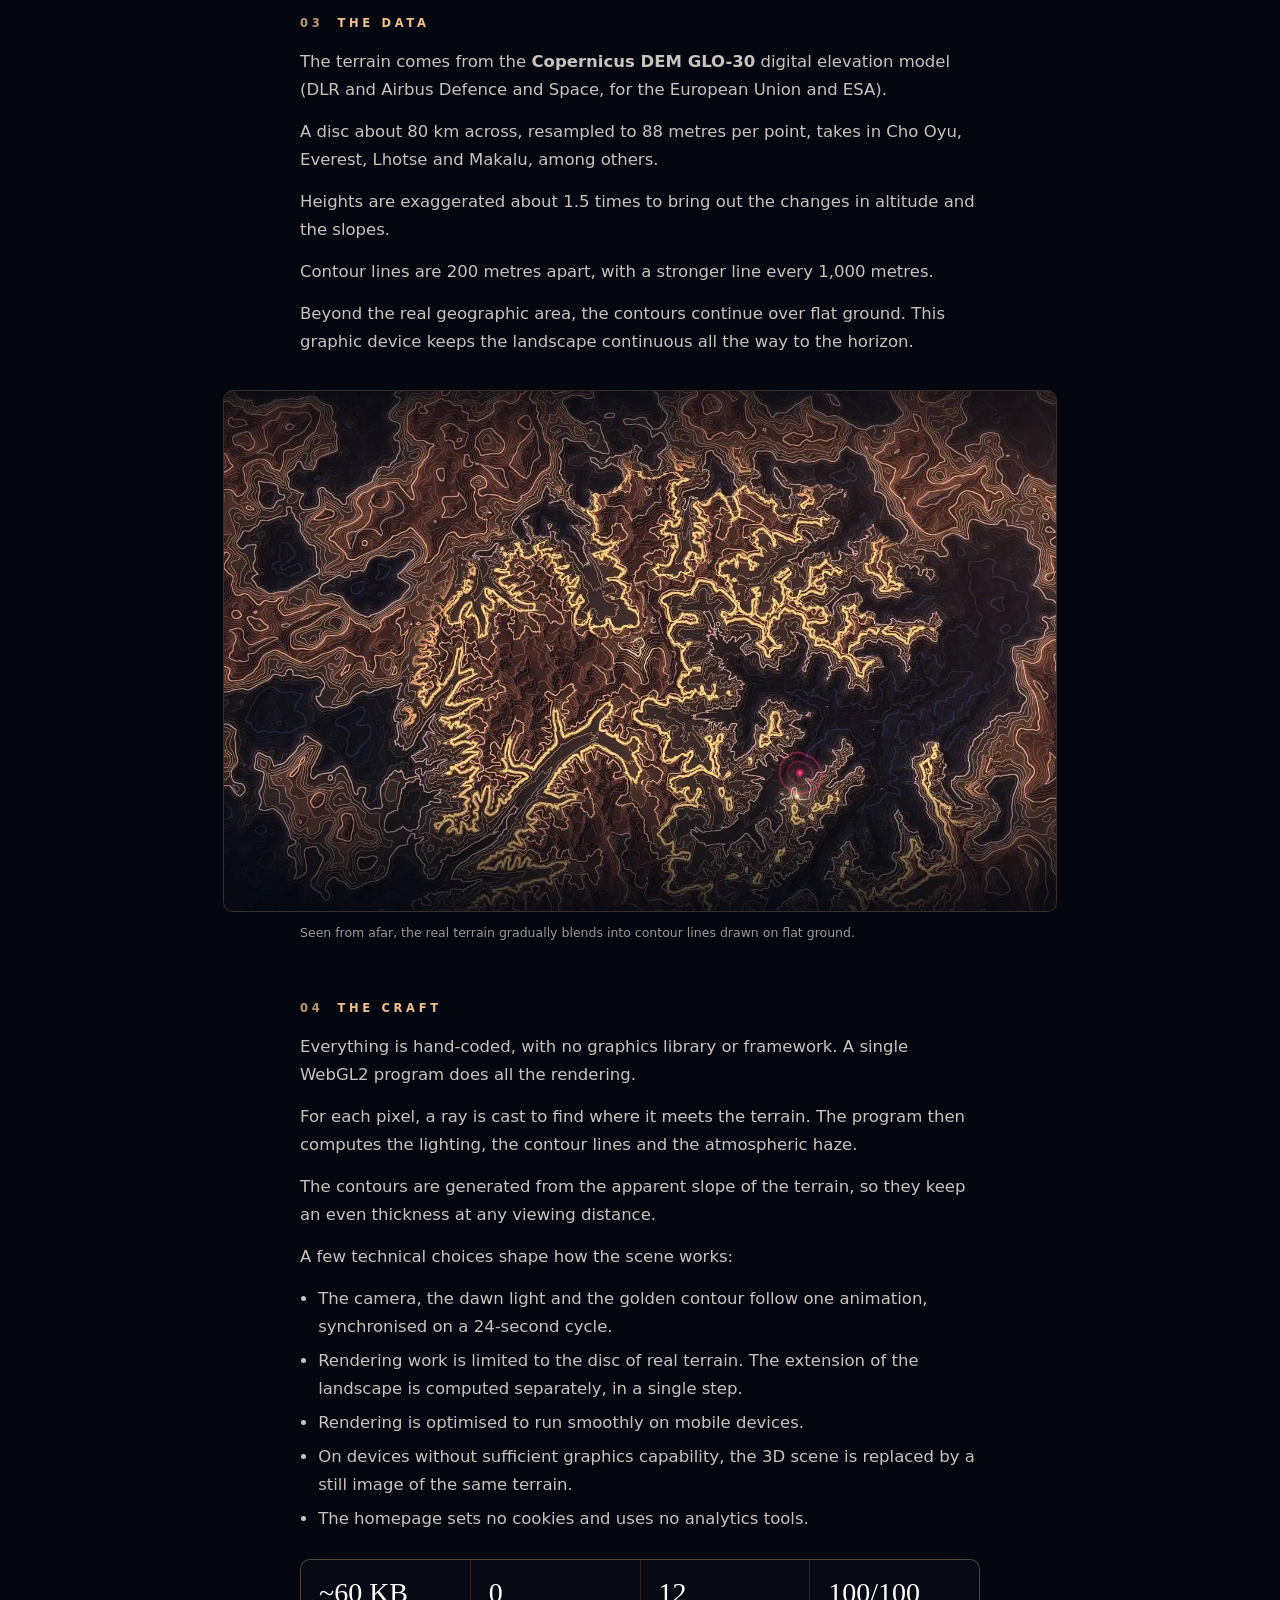
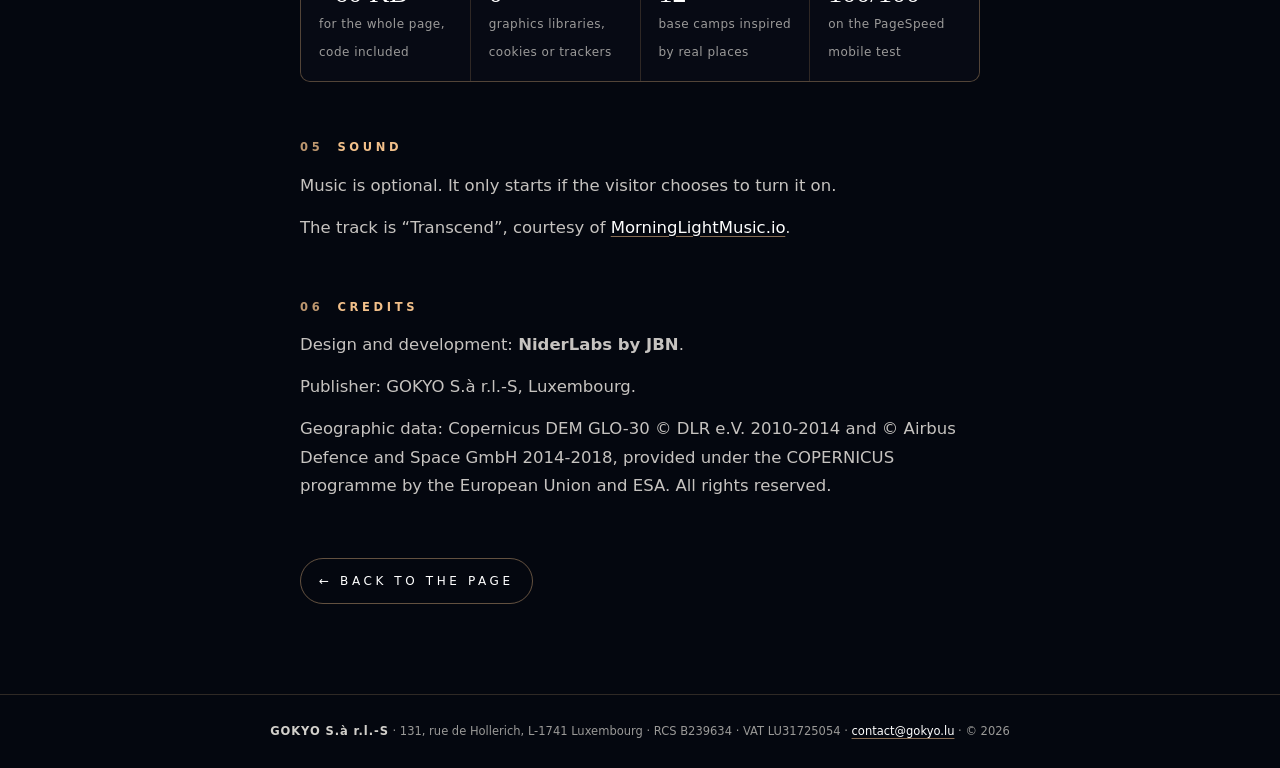
==== commit 49891d82: "Making of : à chaque escale, une personnalité quitte la base et monte à bord Co-Authored-By: Claude " ====
--- a/making-of/index.html
+++ b/making-of/index.html
@@ -97,7 +97,7 @@
     <h2><i>02</i> La légende</h2>
     <p>Chaque élément du paysage a une fonction et une signification.</p>
     <p><strong>Le relief.</strong> Il représente une région réelle de l’Himalaya : le Khumbu. Il constitue aussi une métaphore de la finance, un environnement complexe dont il faut apprendre à lire les reliefs pour en comprendre les enjeux.</p>
-    <p><strong class="rose">La compagnie et le point rose.</strong> GOKYO est la société à l’origine du projet. Son podcast, Finscale, est représenté par le point rose qui se déplace dans le paysage de montagne. Ce point symbolise un hélicoptère qui voyage entre les douze camps de base, chacun correspondant à l’un des grands thèmes du podcast. À chaque escale, un épisode : une personnalité de premier plan dans son domaine, invitée à partager son expérience et son expertise.</p>
+    <p><strong class="rose">La compagnie et le point rose.</strong> GOKYO est la société à l’origine du projet. Son podcast, Finscale, est représenté par le point rose qui se déplace dans le paysage de montagne. Ce point symbolise un hélicoptère qui voyage entre les douze camps de base, chacun correspondant à l’un des grands thèmes du podcast. À chaque escale, une personnalité de premier plan dans son domaine quitte la base et monte à bord pour partager son expérience et son expertise, le temps d’un épisode.</p>
     <p><strong>Les douze camps de base.</strong> Ils représentent les douze grands thèmes du podcast. Namche Bazaar, Tengboche, Gokyo, le camp de base de l’Everest ou celui du Makalu deviennent les étapes d’un parcours à travers différents univers.</p>
     <p><strong>L’invité.</strong> À chaque escale, l’hélicoptère se pose à côté de la base. Un point blanc en sort et le rejoint : c’est l’invité d’un épisode, une personnalité qui partage son expérience et son regard sur son domaine.</p>
     <p><strong>Le carnet de bord.</strong> En haut à gauche, une fiche présente l’épisode associé au parcours : son numéro, son titre, son invité et sa société. Son contenu est actualisé quotidiennement.</p>
@@ -168,7 +168,7 @@
     <h2><i>02</i> The legend</h2>
     <p>Every element of the landscape has a function and a meaning.</p>
     <p><strong>The terrain.</strong> It represents a real region of the Himalaya: the Khumbu. It is also a metaphor for finance, a complex environment whose relief one must learn to read in order to understand what is at stake.</p>
-    <p><strong class="rose">The company and the pink dot.</strong> GOKYO is the company behind the project. Its podcast, Finscale, is represented by the pink dot moving across the mountain landscape. The dot symbolises a helicopter travelling between the twelve base camps, each corresponding to one of the podcast’s main themes. Every landing is an episode, featuring a leading figure in their field, invited to share their experience and expertise.</p>
+    <p><strong class="rose">The company and the pink dot.</strong> GOKYO is the company behind the project. Its podcast, Finscale, is represented by the pink dot moving across the mountain landscape. The dot symbolises a helicopter travelling between the twelve base camps, each corresponding to one of the podcast’s main themes. At every landing, a leading figure in their field leaves the base and comes aboard to share their experience and expertise, for the length of an episode.</p>
     <p><strong>The twelve base camps.</strong> They represent the twelve main themes of the podcast. Namche Bazaar, Tengboche, Gokyo, Everest Base Camp or Makalu Base Camp become the stages of a journey through different worlds.</p>
     <p><strong>The guest.</strong> At every landing, the helicopter sets down beside the base. A white dot comes out and joins it: the guest of an episode, someone who shares their experience and their view of their field.</p>
     <p><strong>The logbook.</strong> In the top-left corner, a card presents the episode linked to the journey: its number, title, guest and company. Its content is updated daily.</p>
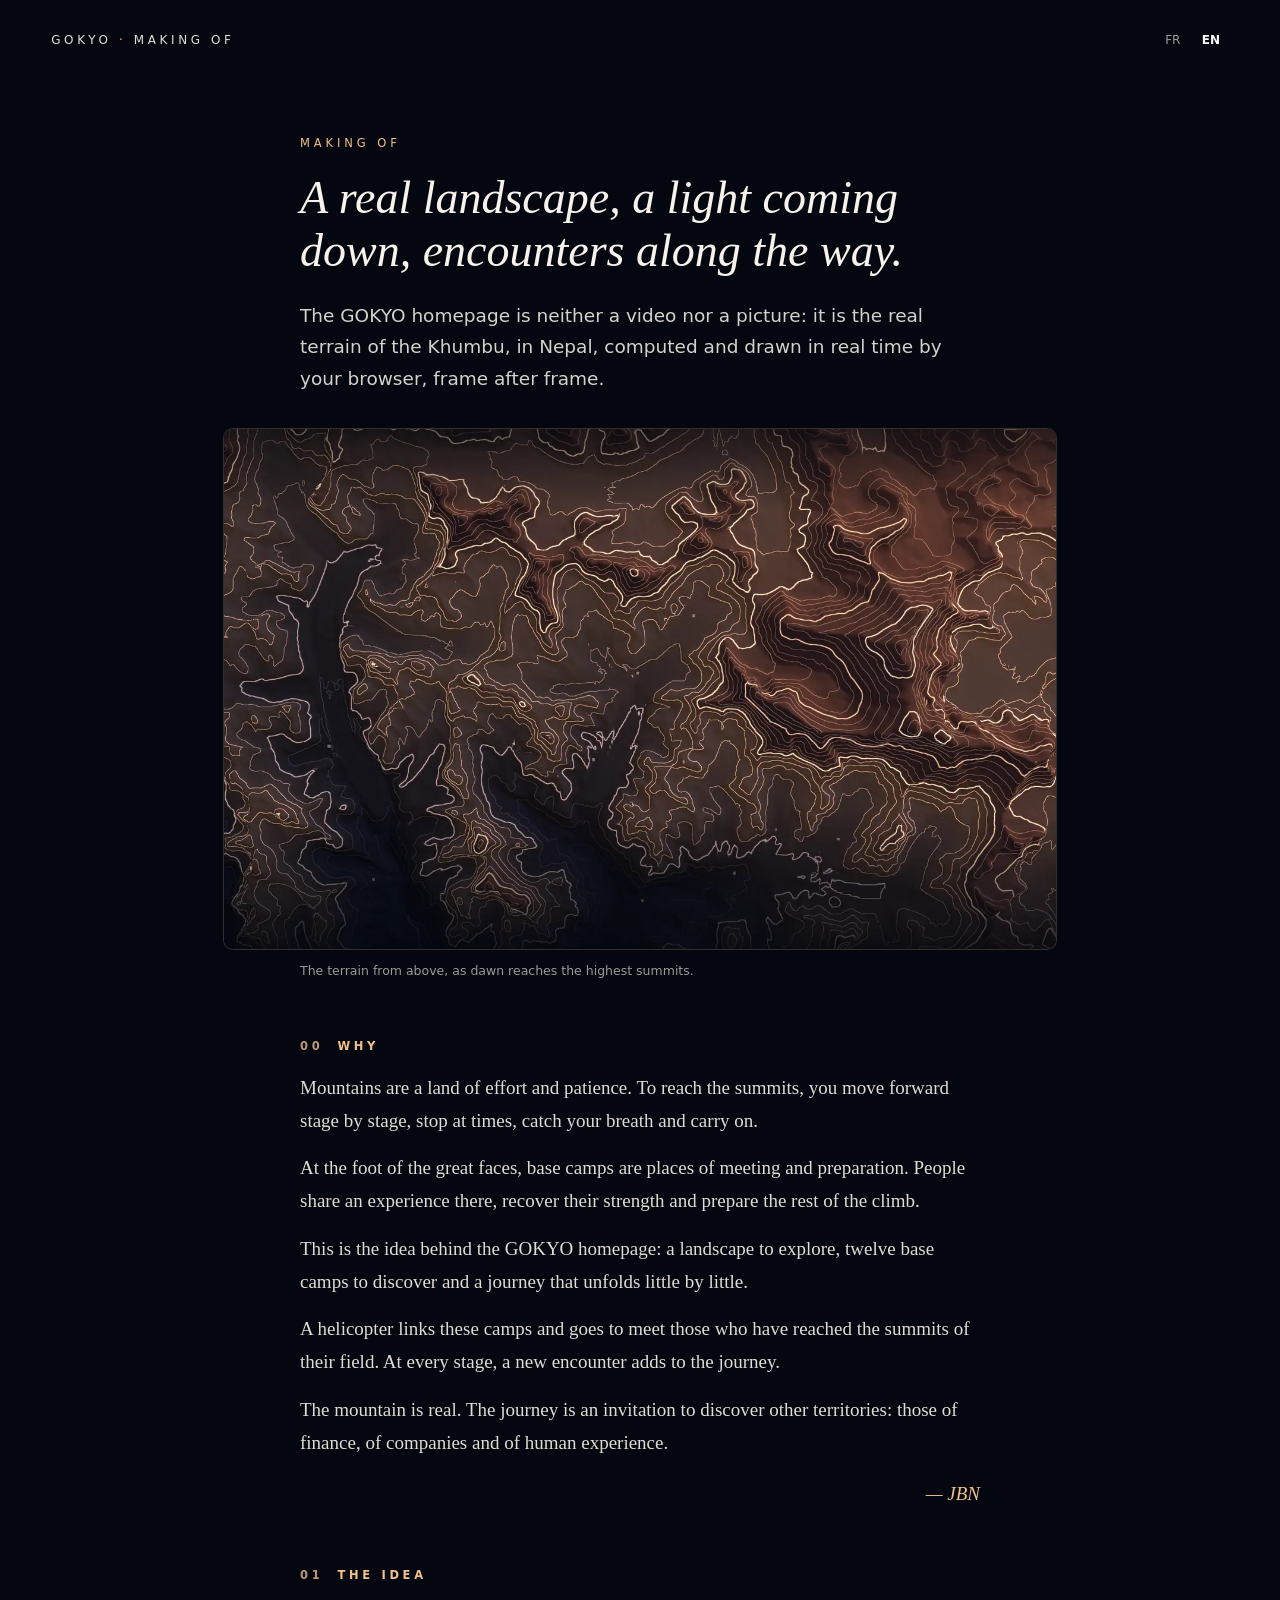
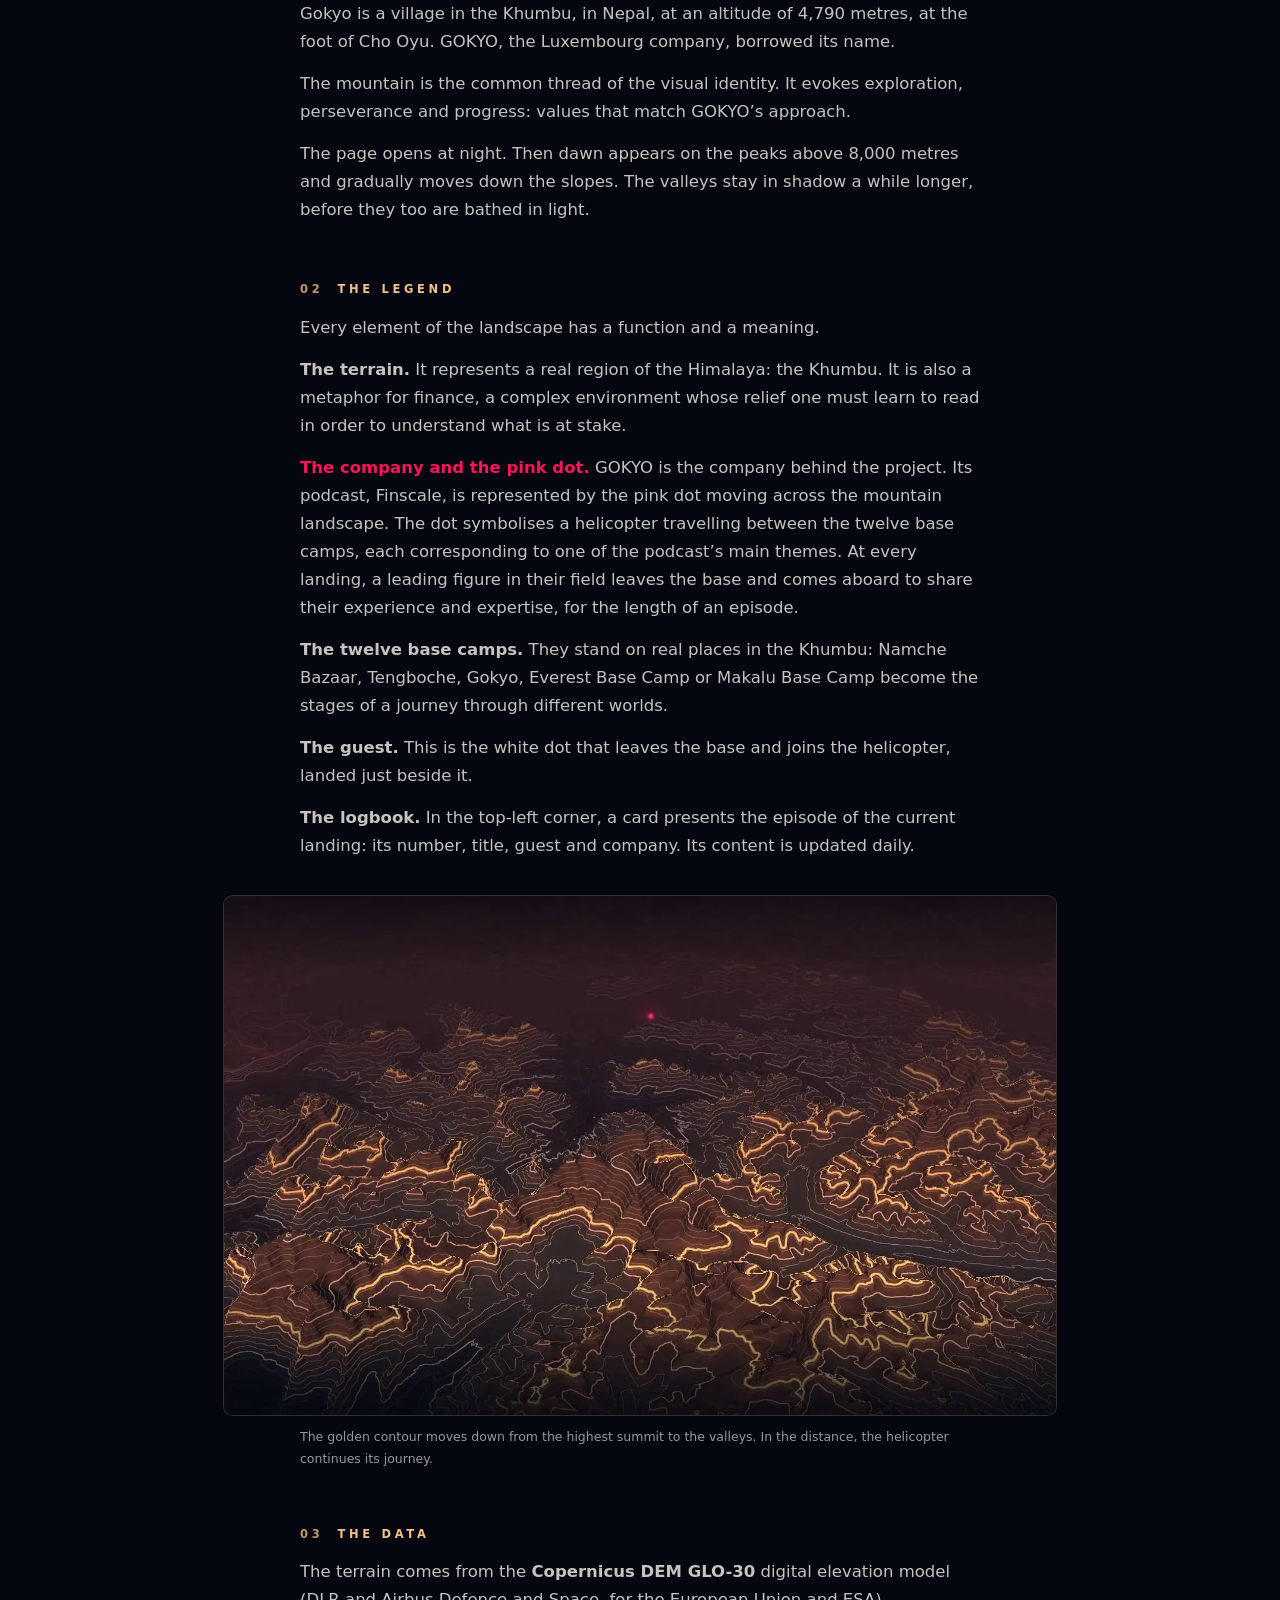
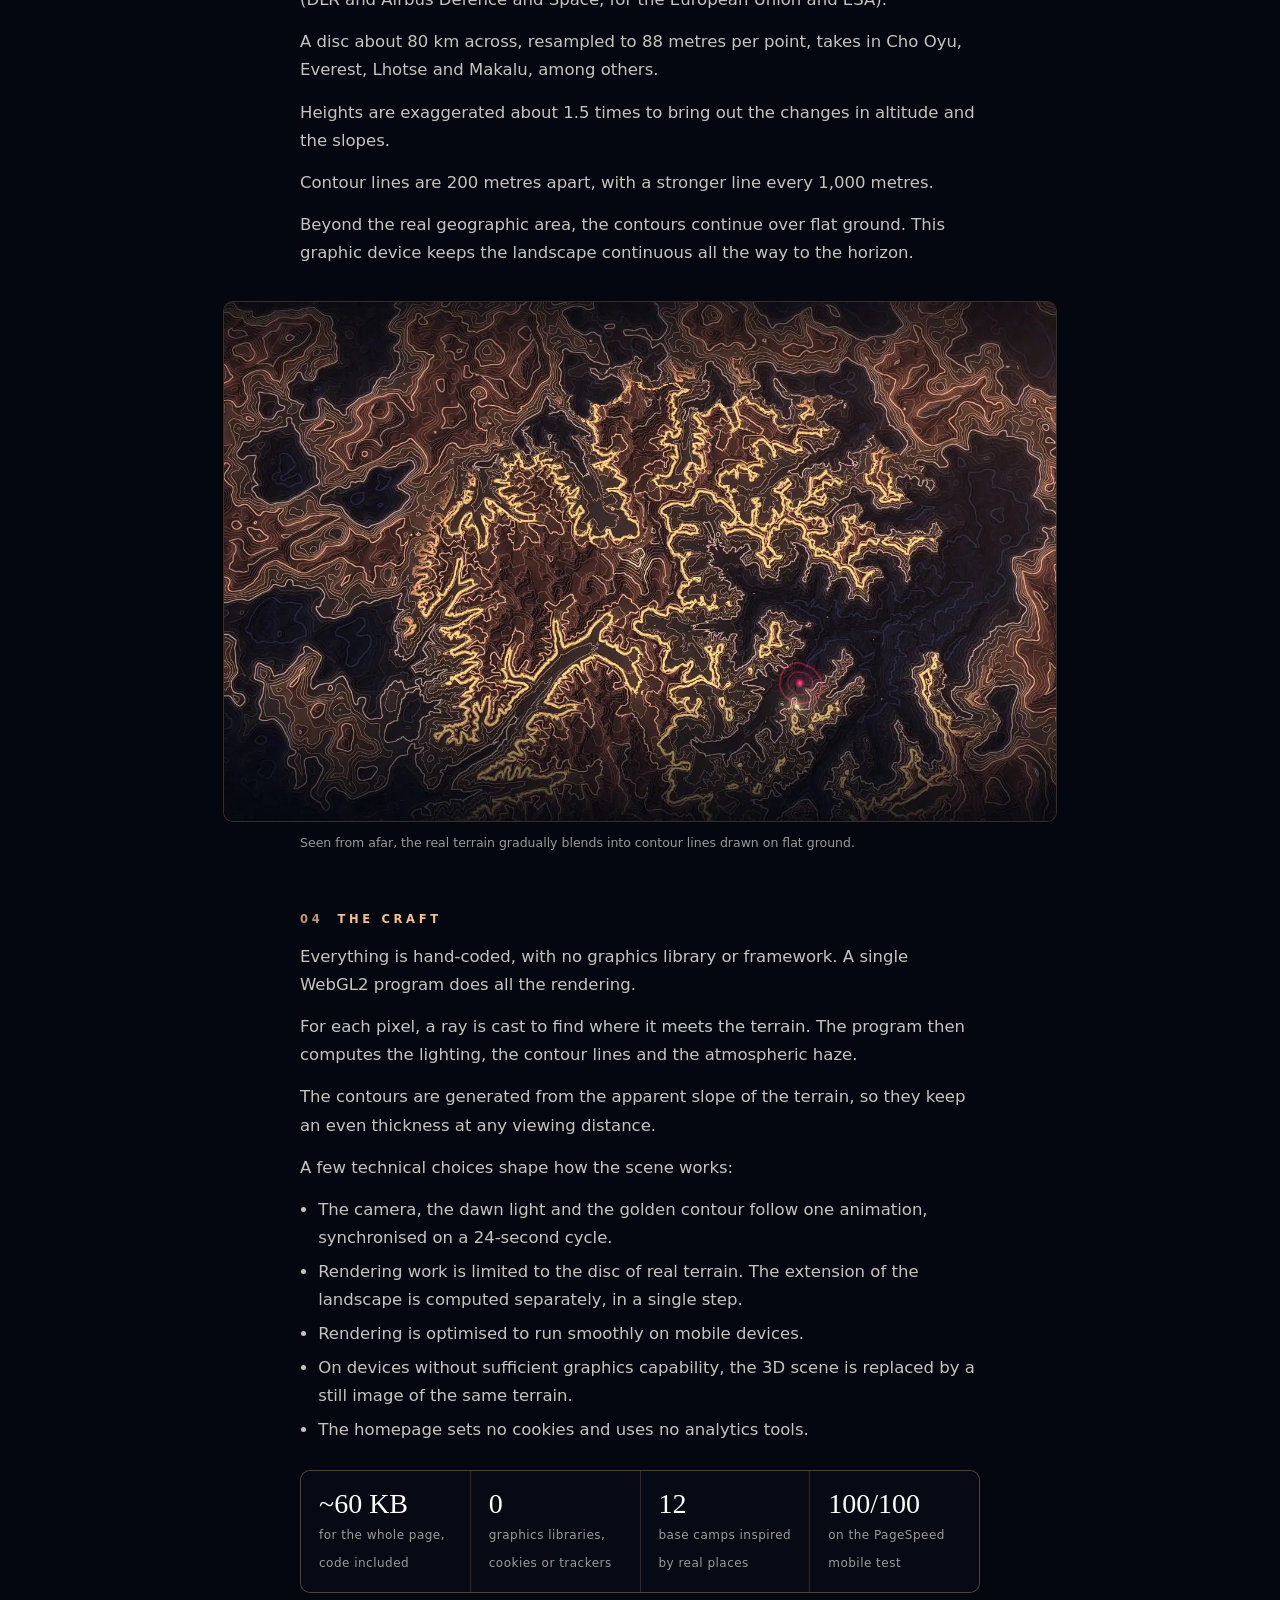
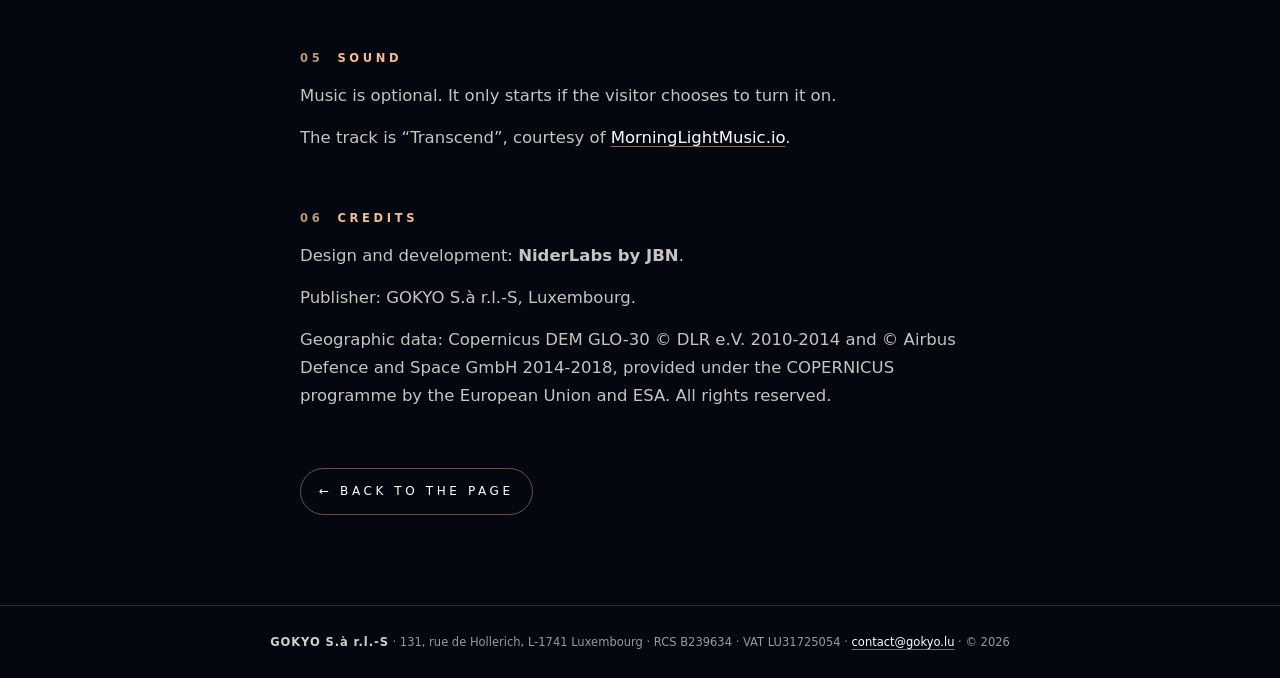
==== commit bce4b3e4: "Making of : textes harmonisés, sans redites (Pourquoi, L'idée, La légende) ; mentions de l'accueil a" ====
--- a/making-of/index.html
+++ b/making-of/index.html
@@ -84,13 +84,13 @@
       <p>La montagne est un territoire d’effort et de patience. Pour atteindre les sommets, il faut avancer étape après étape, s’arrêter parfois, reprendre son souffle et poursuivre son chemin.</p>
       <p>Au pied des grandes parois, les camps de base sont des lieux de rencontre et de préparation. On y partage une expérience, on y reprend des forces et on y prépare la suite de l’ascension.</p>
       <p>C’est cette idée qui a inspiré la page d’accueil de GOKYO : un paysage à explorer, douze camps de base à découvrir et un parcours qui se révèle progressivement.</p>
-      <p>Le point rose qui parcourt la carte est un hélicoptère. Il représente Finscale, le podcast de GOKYO : il relie les différents camps et part à la rencontre de personnalités qui ont atteint les sommets dans leur domaine. À chaque étape, une nouvelle rencontre vient enrichir le voyage.</p>
+      <p>Un hélicoptère relie ces camps et part à la rencontre de celles et ceux qui ont atteint les sommets dans leur domaine. À chaque étape, une nouvelle rencontre vient enrichir le voyage.</p>
       <p>La montagne est réelle. Le parcours est une invitation à découvrir d’autres territoires : ceux de la finance, des entreprises et des expériences humaines.</p>
       <p class="signe">— JBN</p>
     </div>
 
     <h2><i>01</i> L’idée</h2>
-    <p>Gokyo est un village du Khumbu, au Népal, situé à 4 790 mètres d’altitude, au pied du Cho Oyu. C’est aussi le nom de la société luxembourgeoise à l’origine du projet.</p>
+    <p>Gokyo est un village du Khumbu, au Népal, situé à 4 790 mètres d’altitude, au pied du Cho Oyu. La société luxembourgeoise GOKYO lui a emprunté son nom.</p>
     <p>La montagne constitue le fil conducteur de l’identité visuelle. Elle évoque l’exploration, la persévérance et la progression. Des valeurs qui correspondent à la démarche de GOKYO.</p>
     <p>La page s’ouvre dans la nuit. Puis l’aube apparaît sur les sommets de plus de 8 000 mètres et descend progressivement le long des pentes. Les vallées restent encore dans l’ombre, avant d’être à leur tour baignées de lumière.</p>
 
@@ -98,9 +98,9 @@
     <p>Chaque élément du paysage a une fonction et une signification.</p>
     <p><strong>Le relief.</strong> Il représente une région réelle de l’Himalaya : le Khumbu. Il constitue aussi une métaphore de la finance, un environnement complexe dont il faut apprendre à lire les reliefs pour en comprendre les enjeux.</p>
     <p><strong class="rose">La compagnie et le point rose.</strong> GOKYO est la société à l’origine du projet. Son podcast, Finscale, est représenté par le point rose qui se déplace dans le paysage de montagne. Ce point symbolise un hélicoptère qui voyage entre les douze camps de base, chacun correspondant à l’un des grands thèmes du podcast. À chaque escale, une personnalité de premier plan dans son domaine quitte la base et monte à bord pour partager son expérience et son expertise, le temps d’un épisode.</p>
-    <p><strong>Les douze camps de base.</strong> Ils représentent les douze grands thèmes du podcast. Namche Bazaar, Tengboche, Gokyo, le camp de base de l’Everest ou celui du Makalu deviennent les étapes d’un parcours à travers différents univers.</p>
-    <p><strong>L’invité.</strong> À chaque escale, l’hélicoptère se pose à côté de la base. Un point blanc en sort et le rejoint : c’est l’invité d’un épisode, une personnalité qui partage son expérience et son regard sur son domaine.</p>
-    <p><strong>Le carnet de bord.</strong> En haut à gauche, une fiche présente l’épisode associé au parcours : son numéro, son titre, son invité et sa société. Son contenu est actualisé quotidiennement.</p>
+    <p><strong>Les douze camps de base.</strong> Ils sont posés sur des lieux réels du Khumbu : Namche Bazaar, Tengboche, Gokyo, le camp de base de l’Everest ou celui du Makalu deviennent les étapes d’un parcours à travers différents univers.</p>
+    <p><strong>L’invité.</strong> C’est le point blanc qui sort de la base et rejoint l’hélicoptère, posé juste à côté.</p>
+    <p><strong>Le carnet de bord.</strong> En haut à gauche, une fiche présente l’épisode de l’escale en cours : son numéro, son titre, son invité et sa société. Son contenu est actualisé quotidiennement.</p>
     <figure><img src="relief.webp" width="1400" height="875" alt="Le massif en trois dimensions, la courbe dorée et l’hélicoptère rose au loin" loading="lazy" decoding="async"><figcaption>La courbe dorée descend du plus haut sommet vers les vallées. Au loin, l’hélicoptère poursuit son parcours.</figcaption></figure>
 
     <h2><i>03</i> Les données</h2>
@@ -155,13 +155,13 @@
       <p>Mountains are a land of effort and patience. To reach the summits, you move forward stage by stage, stop at times, catch your breath and carry on.</p>
       <p>At the foot of the great faces, base camps are places of meeting and preparation. People share an experience there, recover their strength and prepare the rest of the climb.</p>
       <p>This is the idea behind the GOKYO homepage: a landscape to explore, twelve base camps to discover and a journey that unfolds little by little.</p>
-      <p>The pink dot travelling across the map is a helicopter. It stands for Finscale, GOKYO’s podcast: it links the camps and goes to meet people who have reached the summits of their field. At every stage, a new encounter adds to the journey.</p>
+      <p>A helicopter links these camps and goes to meet those who have reached the summits of their field. At every stage, a new encounter adds to the journey.</p>
       <p>The mountain is real. The journey is an invitation to discover other territories: those of finance, of companies and of human experience.</p>
       <p class="signe">— JBN</p>
     </div>
 
     <h2><i>01</i> The idea</h2>
-    <p>Gokyo is a village in the Khumbu, in Nepal, at an altitude of 4,790 metres, at the foot of Cho Oyu. It is also the name of the Luxembourg company behind the project.</p>
+    <p>Gokyo is a village in the Khumbu, in Nepal, at an altitude of 4,790 metres, at the foot of Cho Oyu. GOKYO, the Luxembourg company, borrowed its name.</p>
     <p>The mountain is the common thread of the visual identity. It evokes exploration, perseverance and progress: values that match GOKYO’s approach.</p>
     <p>The page opens at night. Then dawn appears on the peaks above 8,000 metres and gradually moves down the slopes. The valleys stay in shadow a while longer, before they too are bathed in light.</p>
 
@@ -169,9 +169,9 @@
     <p>Every element of the landscape has a function and a meaning.</p>
     <p><strong>The terrain.</strong> It represents a real region of the Himalaya: the Khumbu. It is also a metaphor for finance, a complex environment whose relief one must learn to read in order to understand what is at stake.</p>
     <p><strong class="rose">The company and the pink dot.</strong> GOKYO is the company behind the project. Its podcast, Finscale, is represented by the pink dot moving across the mountain landscape. The dot symbolises a helicopter travelling between the twelve base camps, each corresponding to one of the podcast’s main themes. At every landing, a leading figure in their field leaves the base and comes aboard to share their experience and expertise, for the length of an episode.</p>
-    <p><strong>The twelve base camps.</strong> They represent the twelve main themes of the podcast. Namche Bazaar, Tengboche, Gokyo, Everest Base Camp or Makalu Base Camp become the stages of a journey through different worlds.</p>
-    <p><strong>The guest.</strong> At every landing, the helicopter sets down beside the base. A white dot comes out and joins it: the guest of an episode, someone who shares their experience and their view of their field.</p>
-    <p><strong>The logbook.</strong> In the top-left corner, a card presents the episode linked to the journey: its number, title, guest and company. Its content is updated daily.</p>
+    <p><strong>The twelve base camps.</strong> They stand on real places in the Khumbu: Namche Bazaar, Tengboche, Gokyo, Everest Base Camp or Makalu Base Camp become the stages of a journey through different worlds.</p>
+    <p><strong>The guest.</strong> This is the white dot that leaves the base and joins the helicopter, landed just beside it.</p>
+    <p><strong>The logbook.</strong> In the top-left corner, a card presents the episode of the current landing: its number, title, guest and company. Its content is updated daily.</p>
     <figure><img src="relief.webp" width="1400" height="875" alt="The massif in three dimensions, the golden contour and the pink helicopter in the distance" loading="lazy" decoding="async"><figcaption>The golden contour moves down from the highest summit to the valleys. In the distance, the helicopter continues its journey.</figcaption></figure>
 
     <h2><i>03</i> The data</h2>
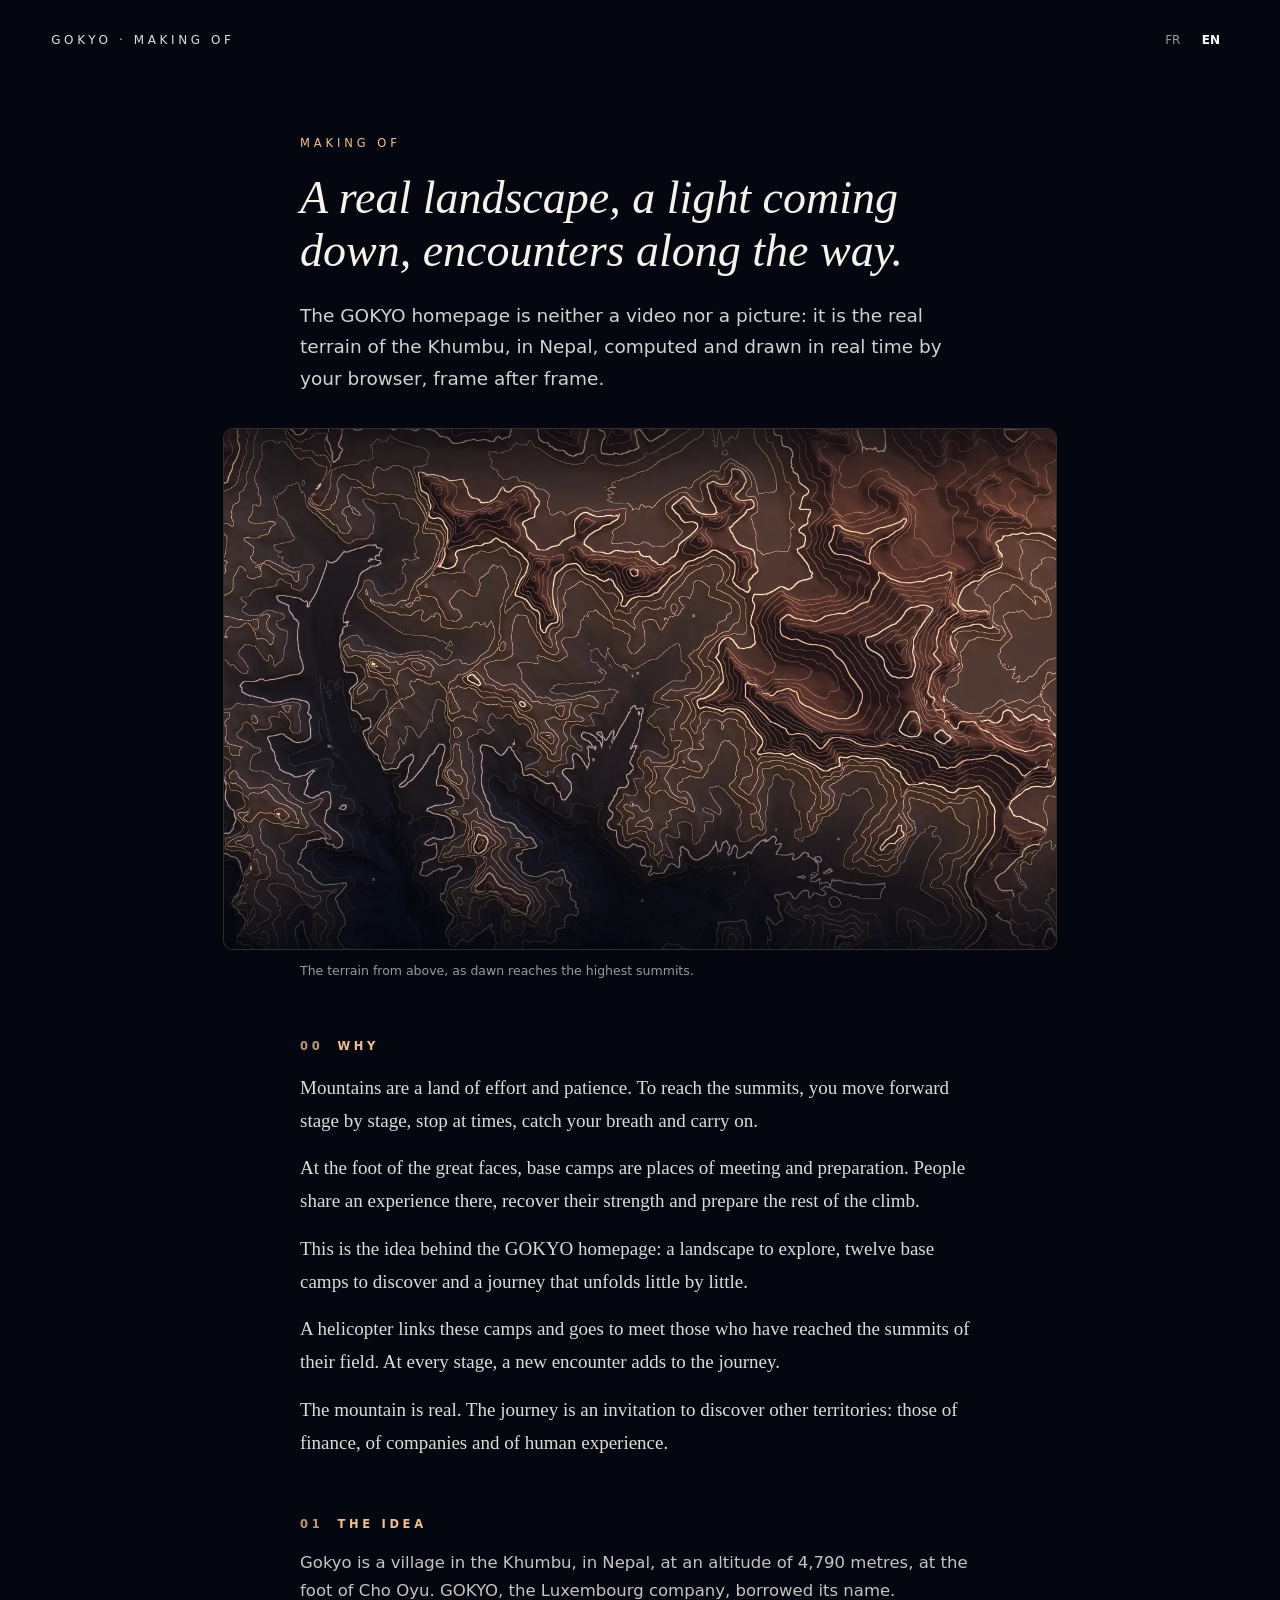
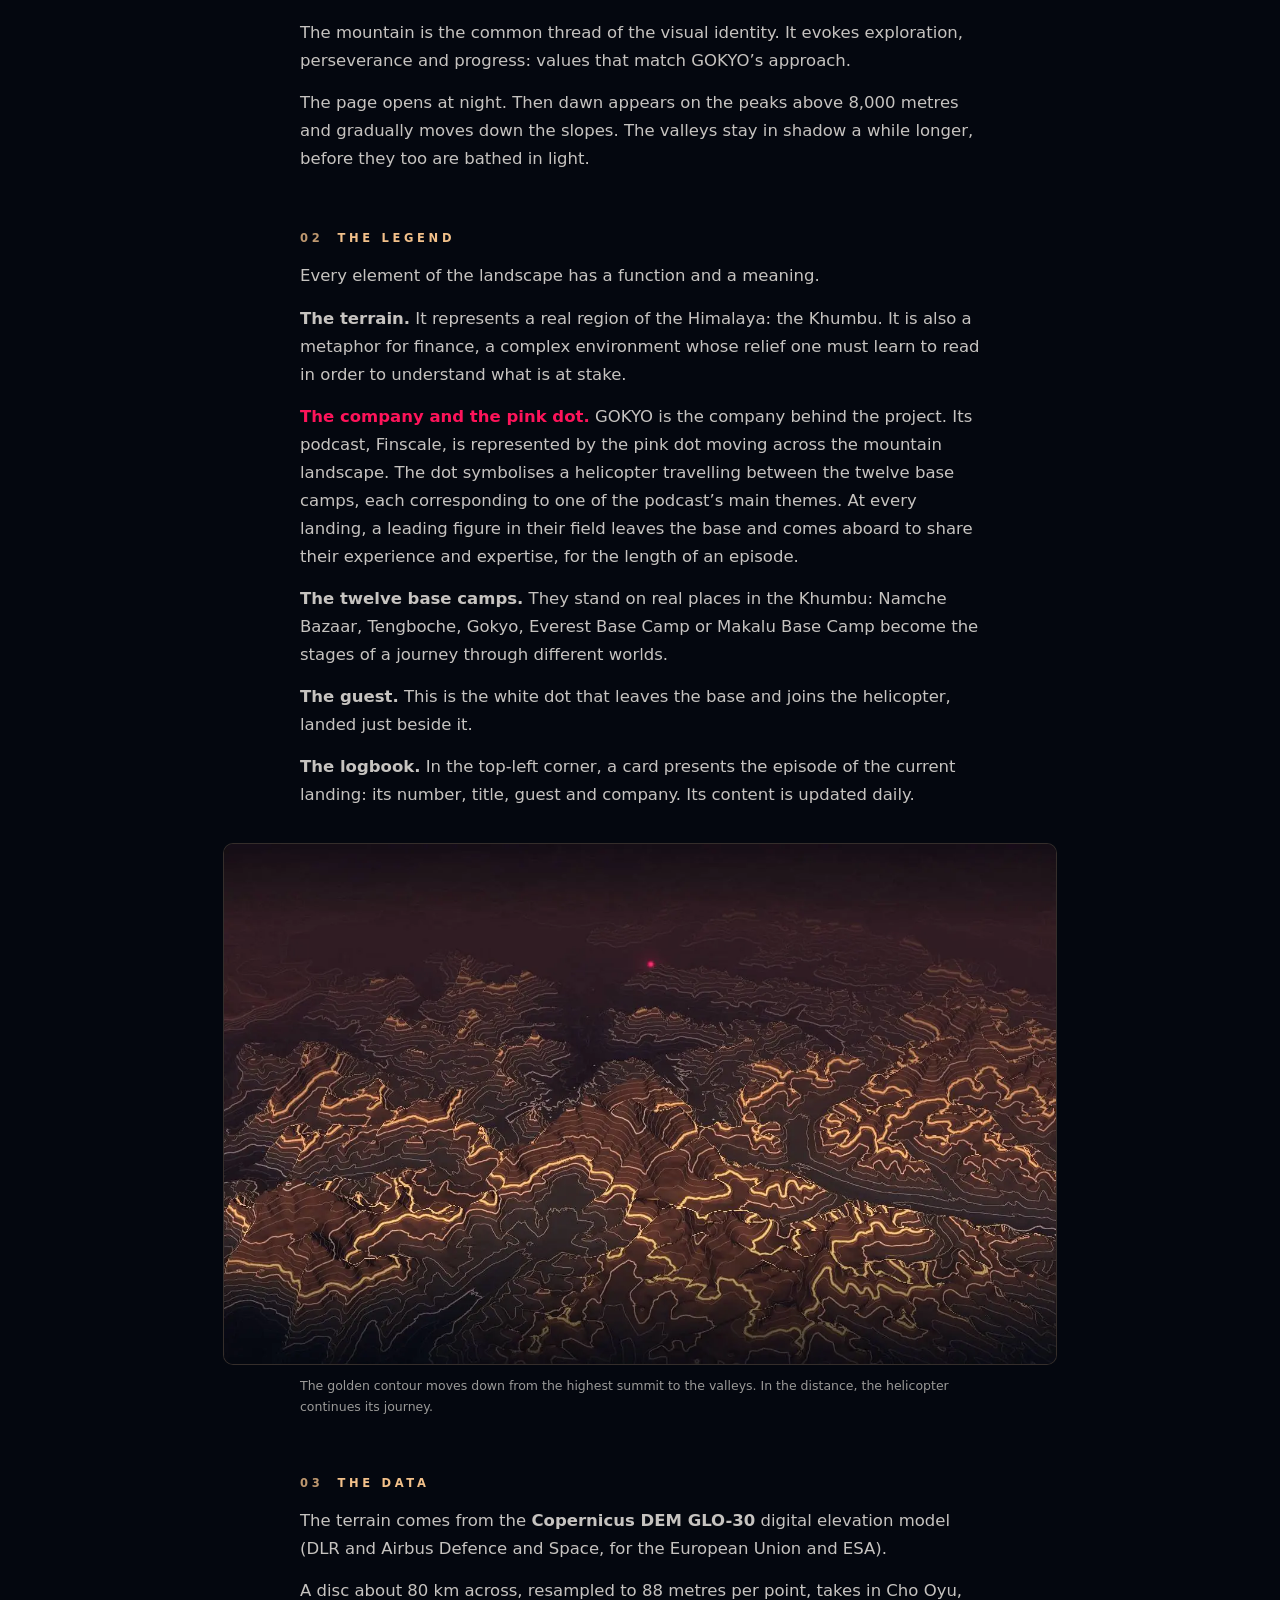
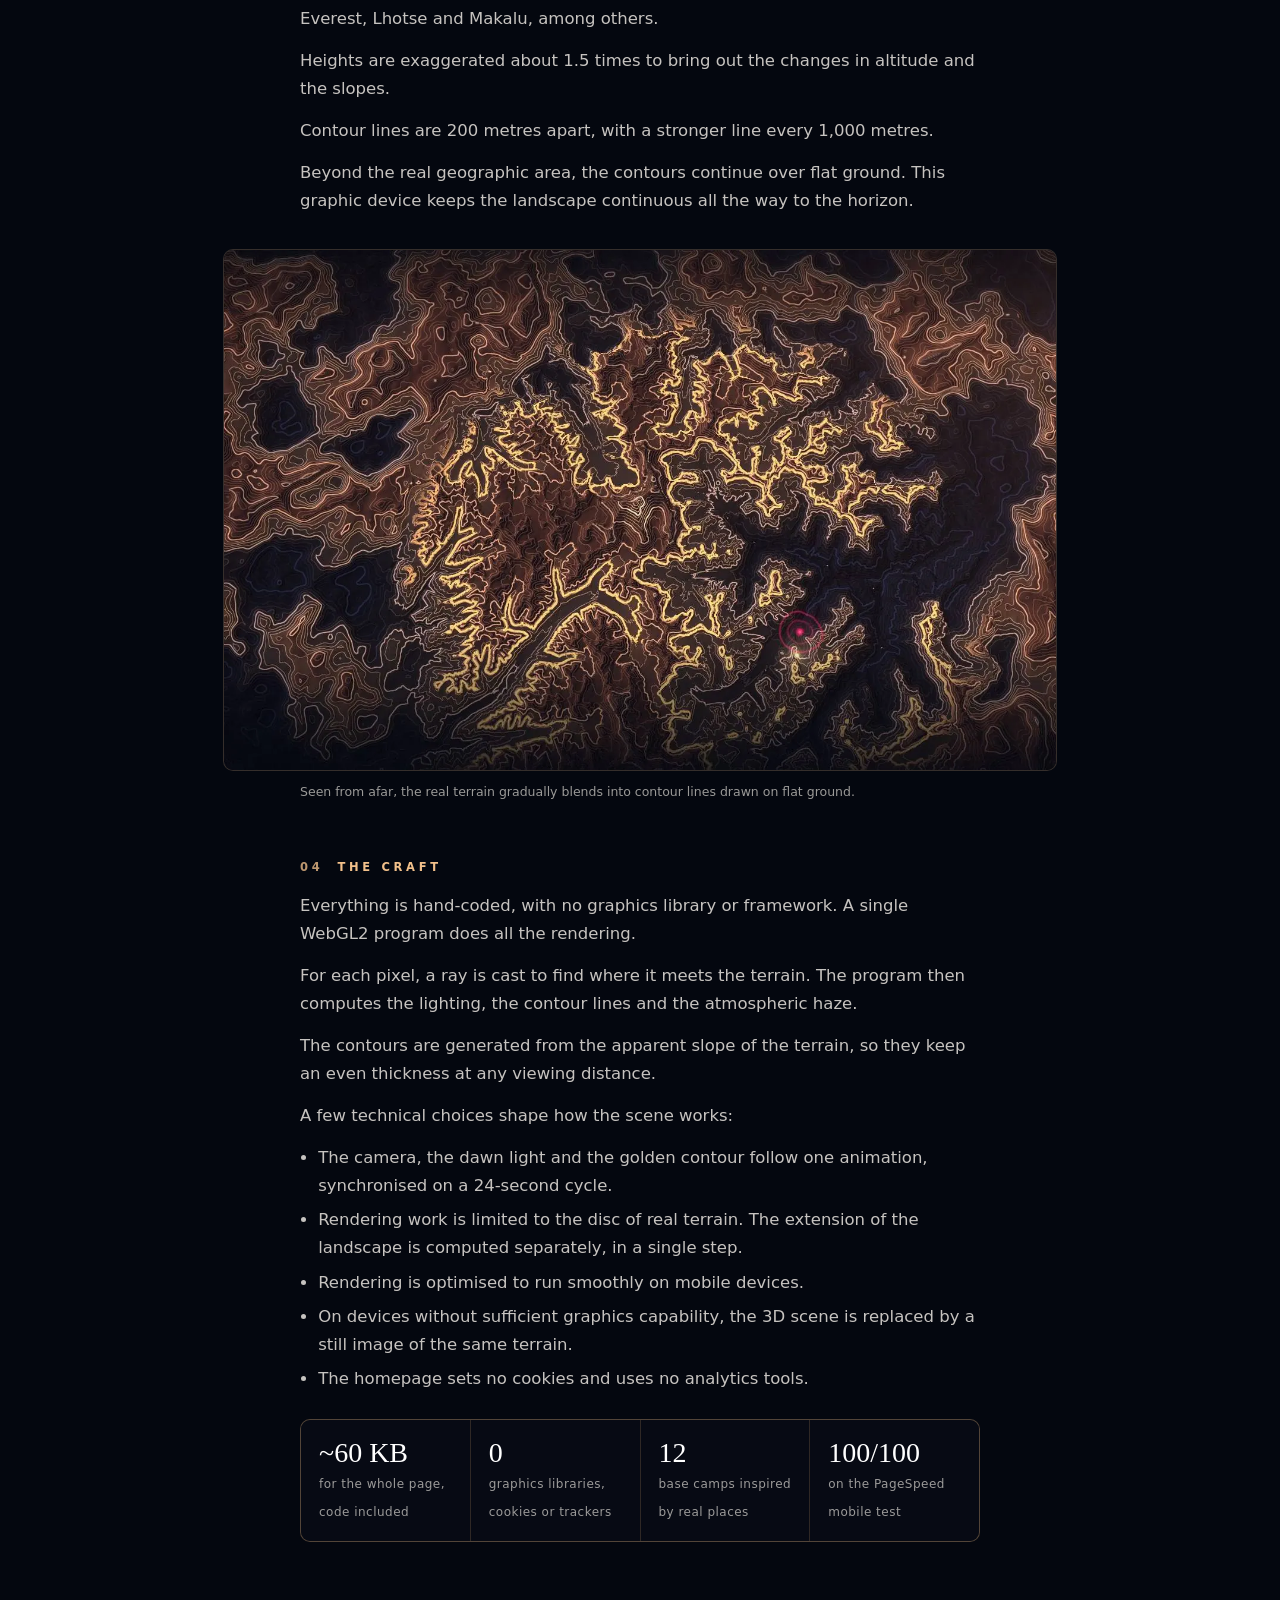
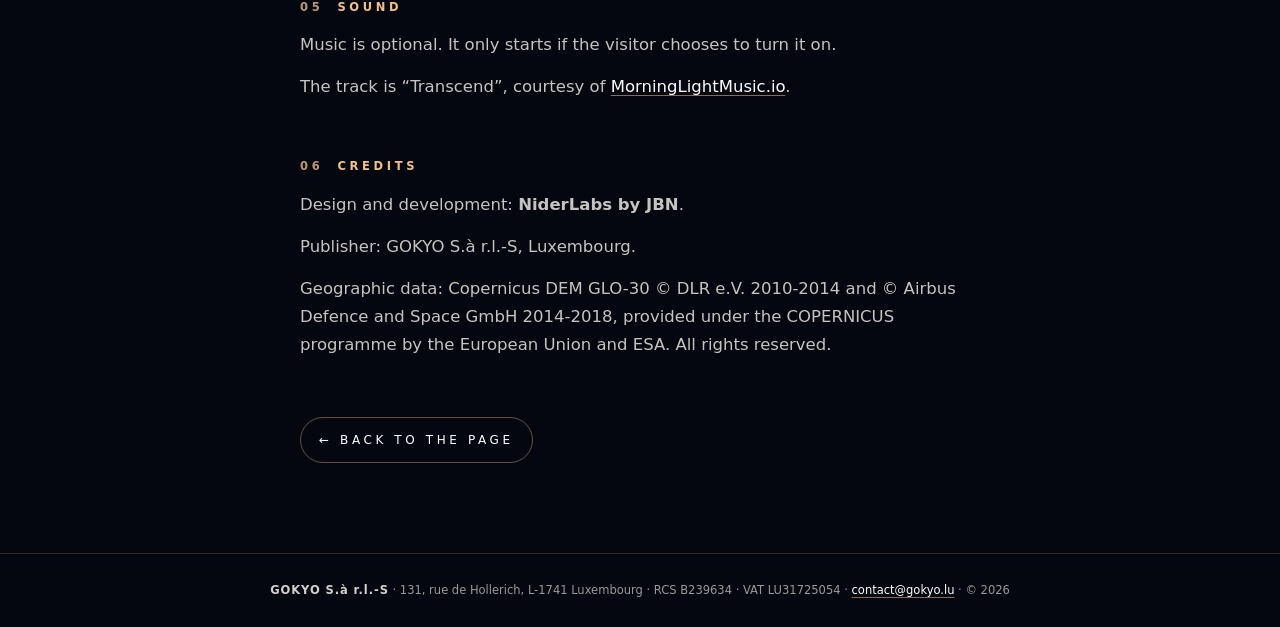
==== commit 9926f40e: "Making of : retrait de la signature JBN Co-Authored-By: Claude Fable 5.2 <noreply@anthropic.com> Cla" ====
--- a/making-of/index.html
+++ b/making-of/index.html
@@ -86,7 +86,6 @@
       <p>C’est cette idée qui a inspiré la page d’accueil de GOKYO : un paysage à explorer, douze camps de base à découvrir et un parcours qui se révèle progressivement.</p>
       <p>Un hélicoptère relie ces camps et part à la rencontre de celles et ceux qui ont atteint les sommets dans leur domaine. À chaque étape, une nouvelle rencontre vient enrichir le voyage.</p>
       <p>La montagne est réelle. Le parcours est une invitation à découvrir d’autres territoires : ceux de la finance, des entreprises et des expériences humaines.</p>
-      <p class="signe">— JBN</p>
     </div>
 
     <h2><i>01</i> L’idée</h2>
@@ -157,7 +156,6 @@
       <p>This is the idea behind the GOKYO homepage: a landscape to explore, twelve base camps to discover and a journey that unfolds little by little.</p>
       <p>A helicopter links these camps and goes to meet those who have reached the summits of their field. At every stage, a new encounter adds to the journey.</p>
       <p>The mountain is real. The journey is an invitation to discover other territories: those of finance, of companies and of human experience.</p>
-      <p class="signe">— JBN</p>
     </div>
 
     <h2><i>01</i> The idea</h2>
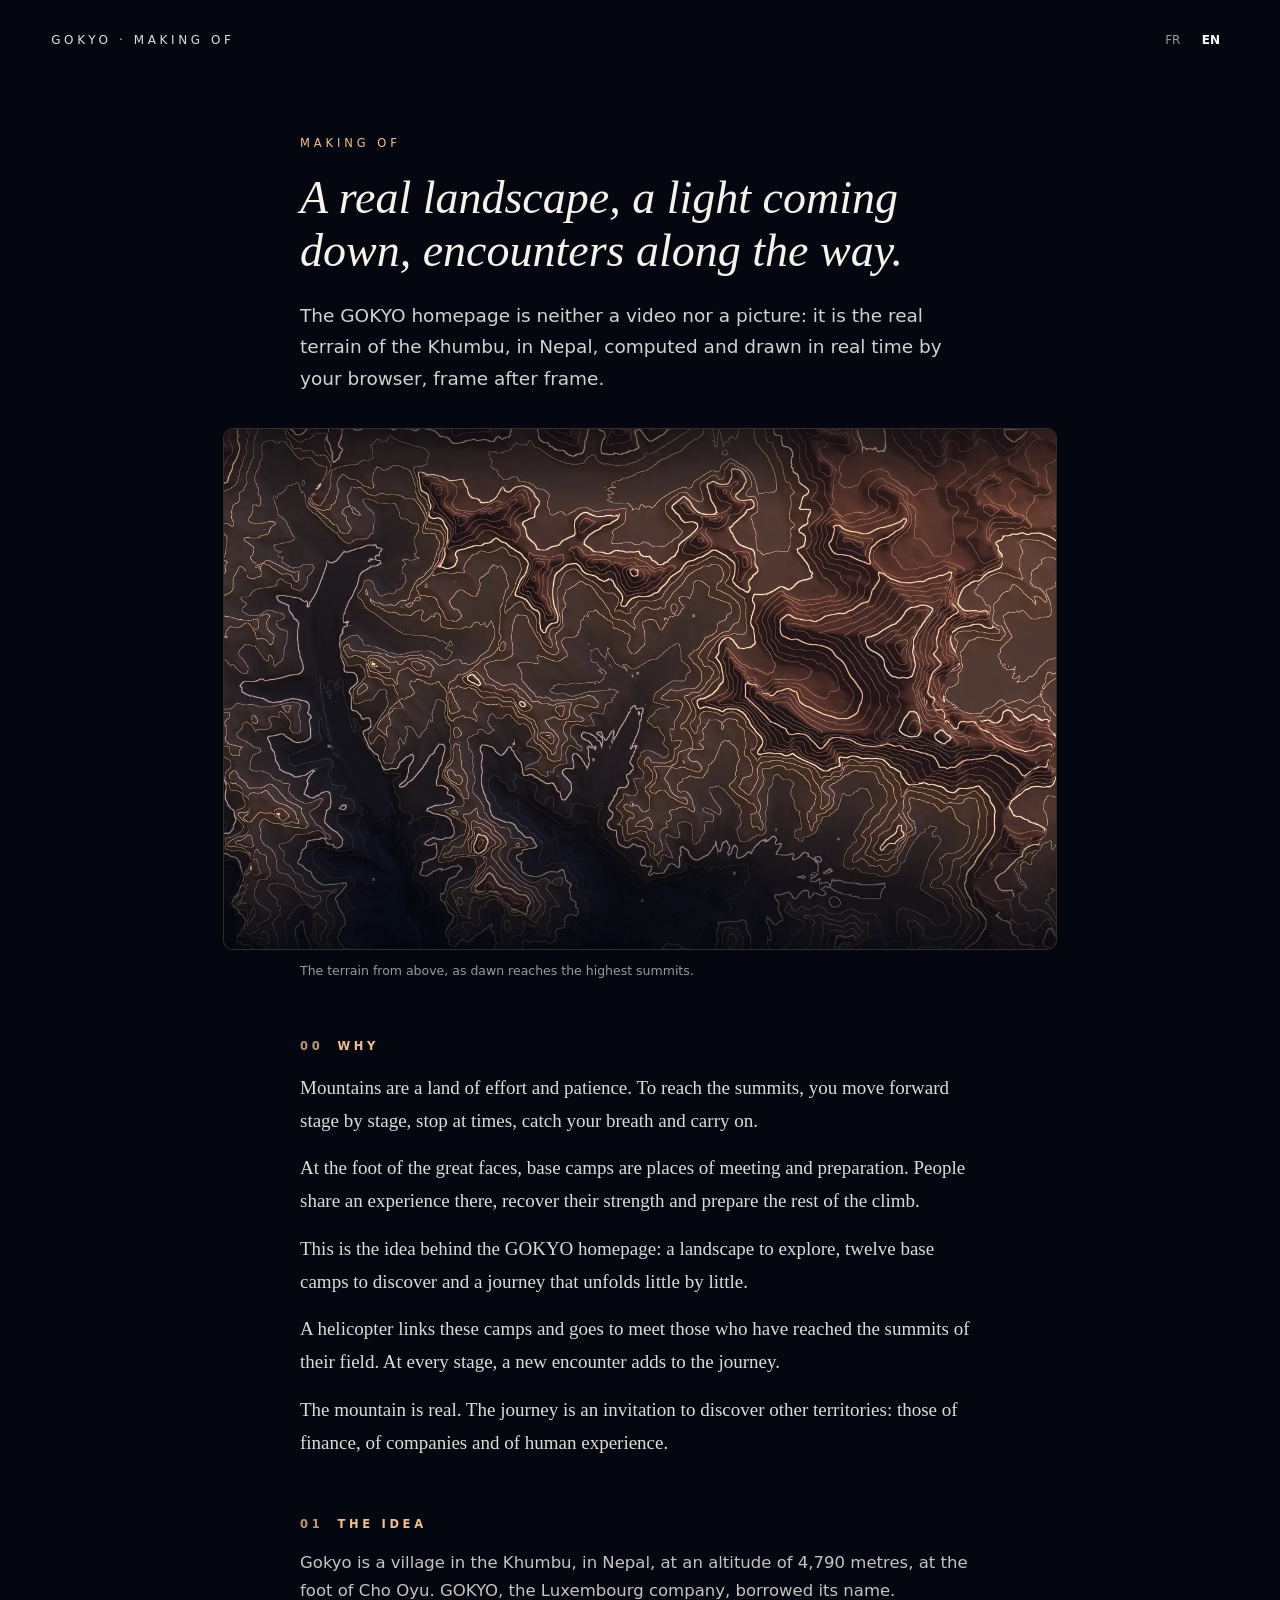
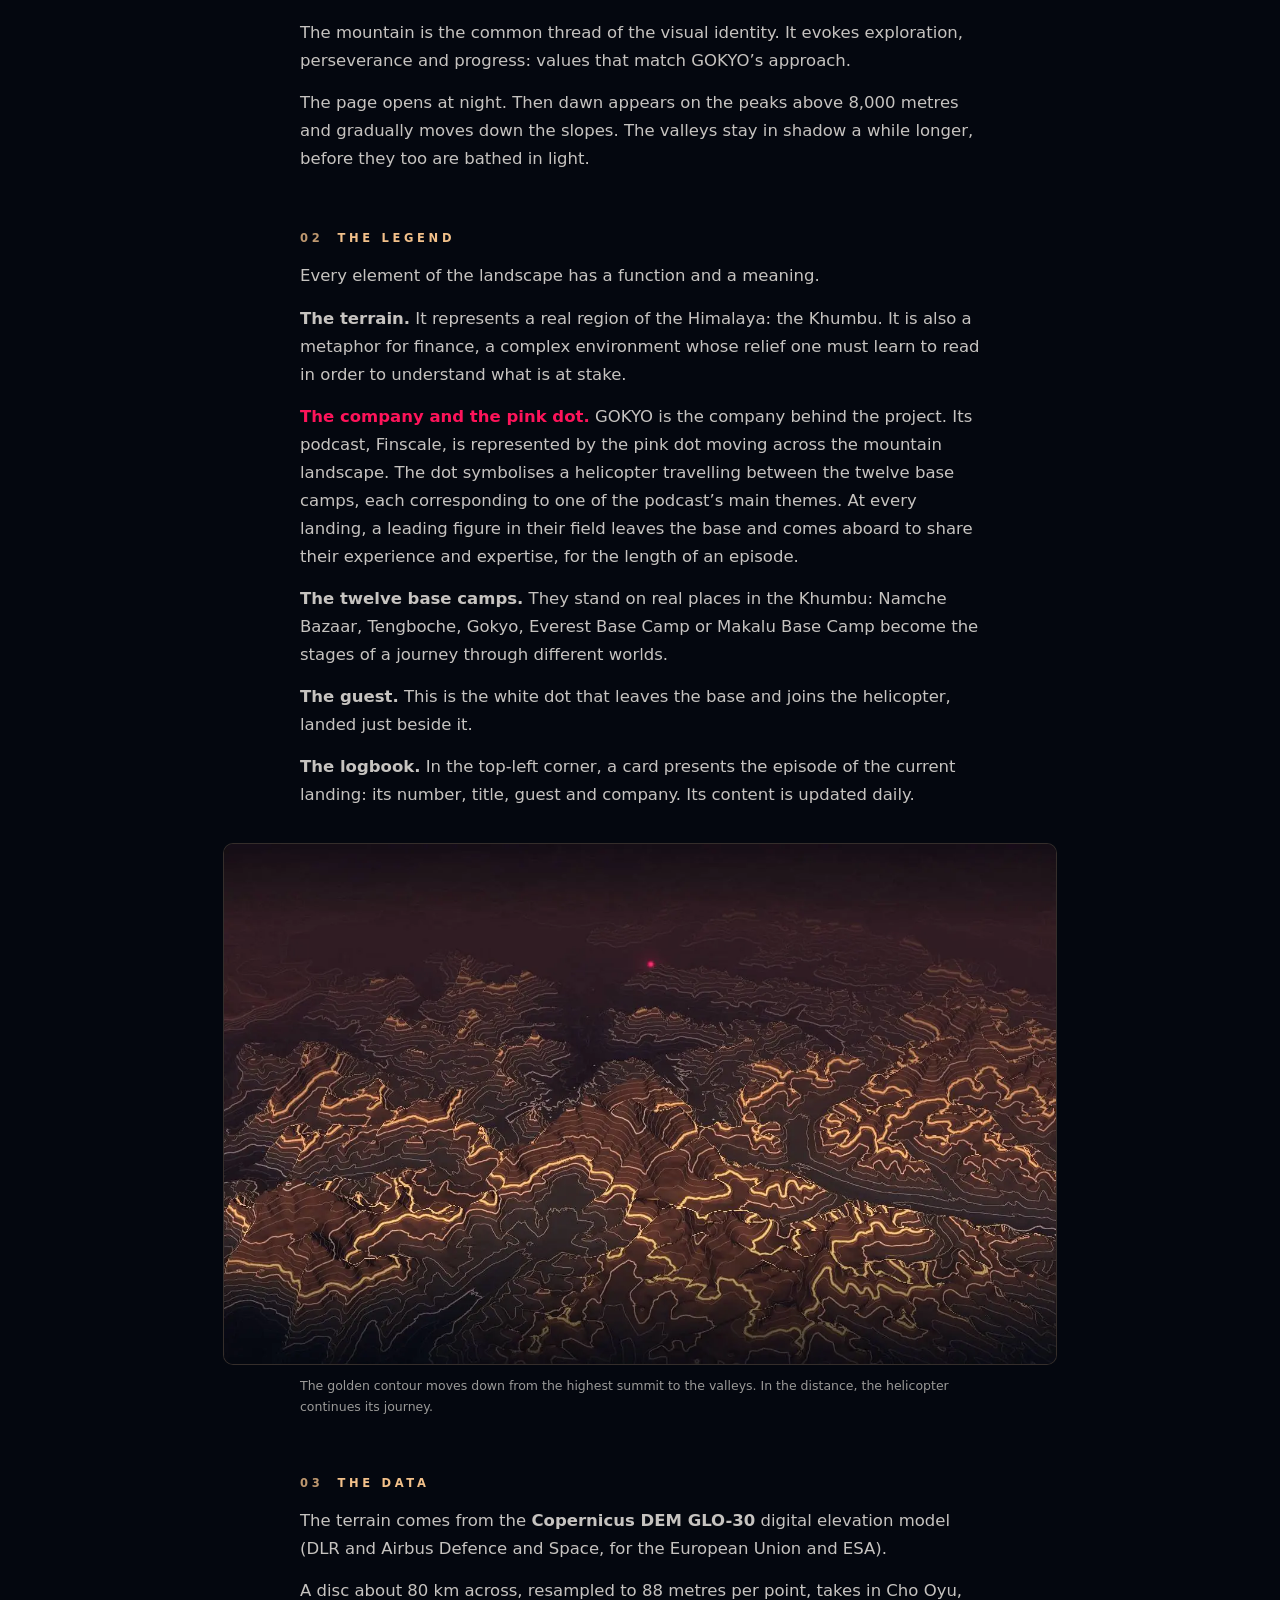
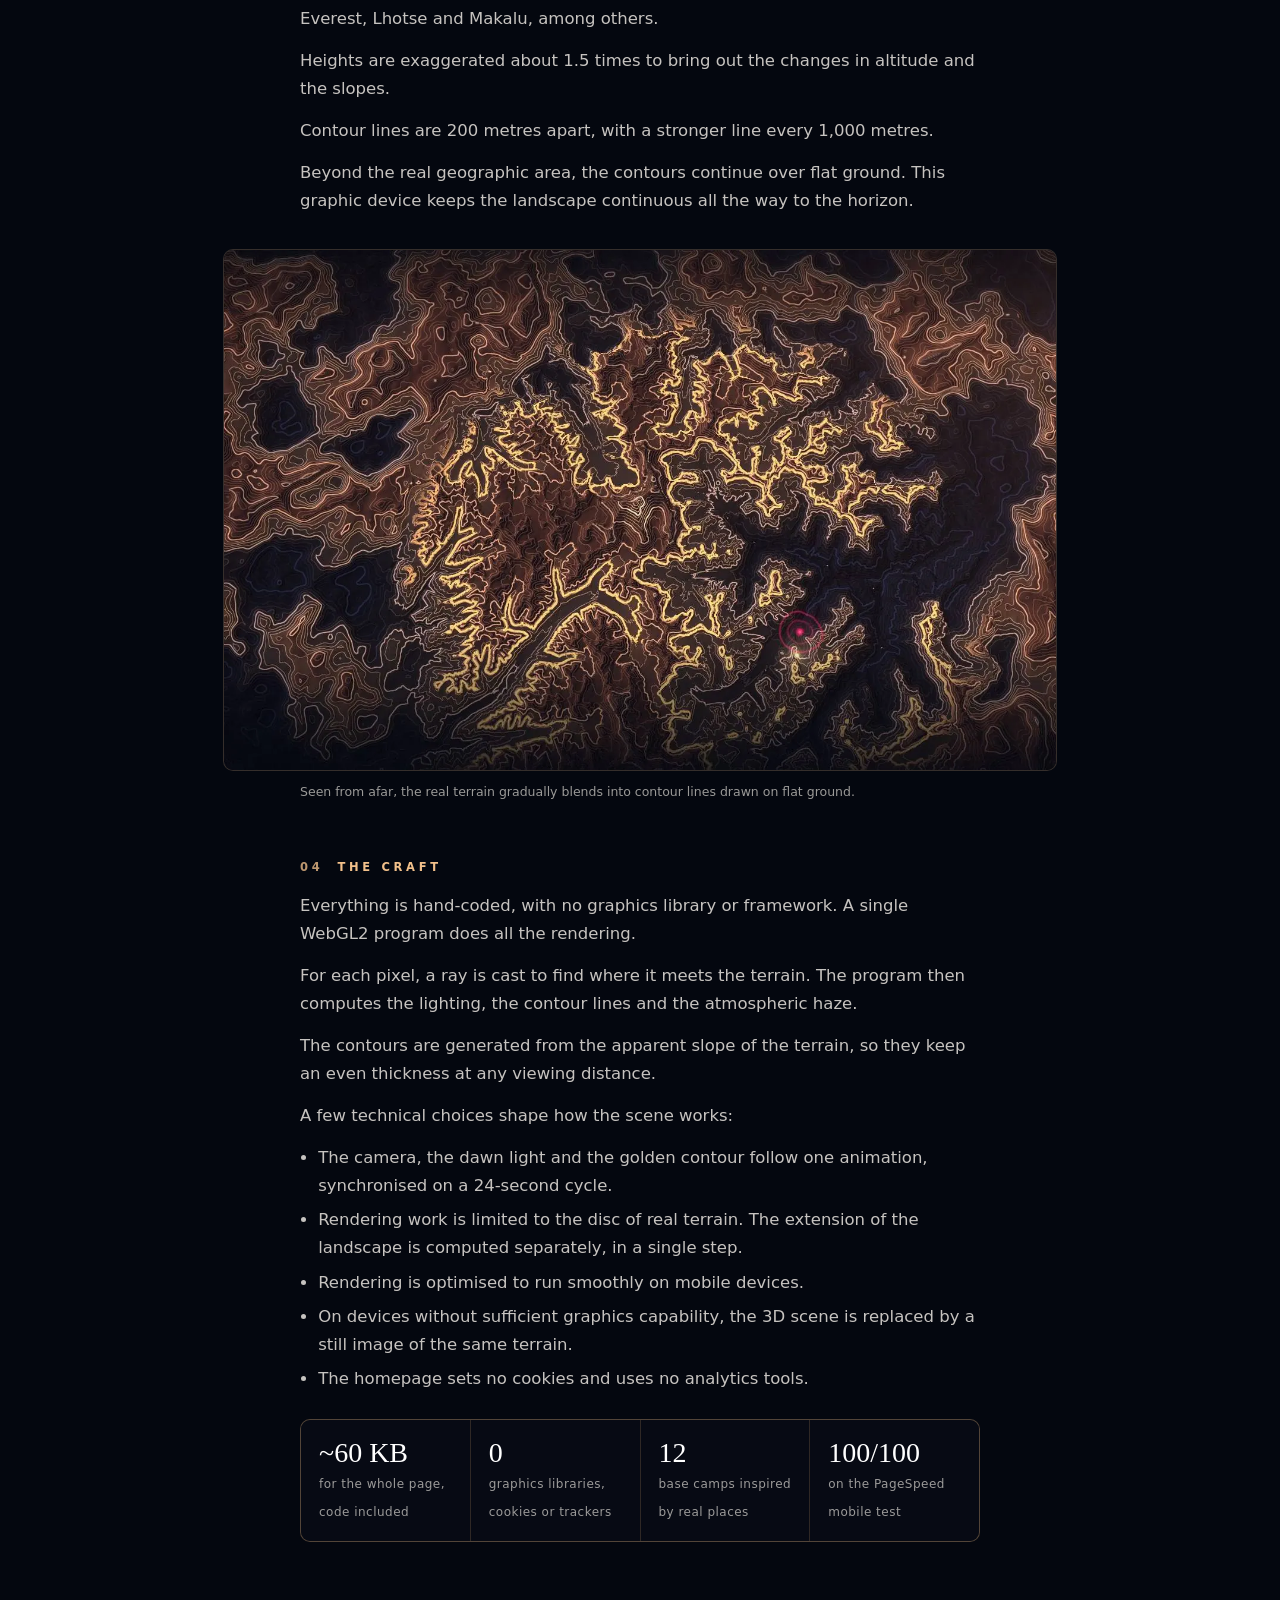
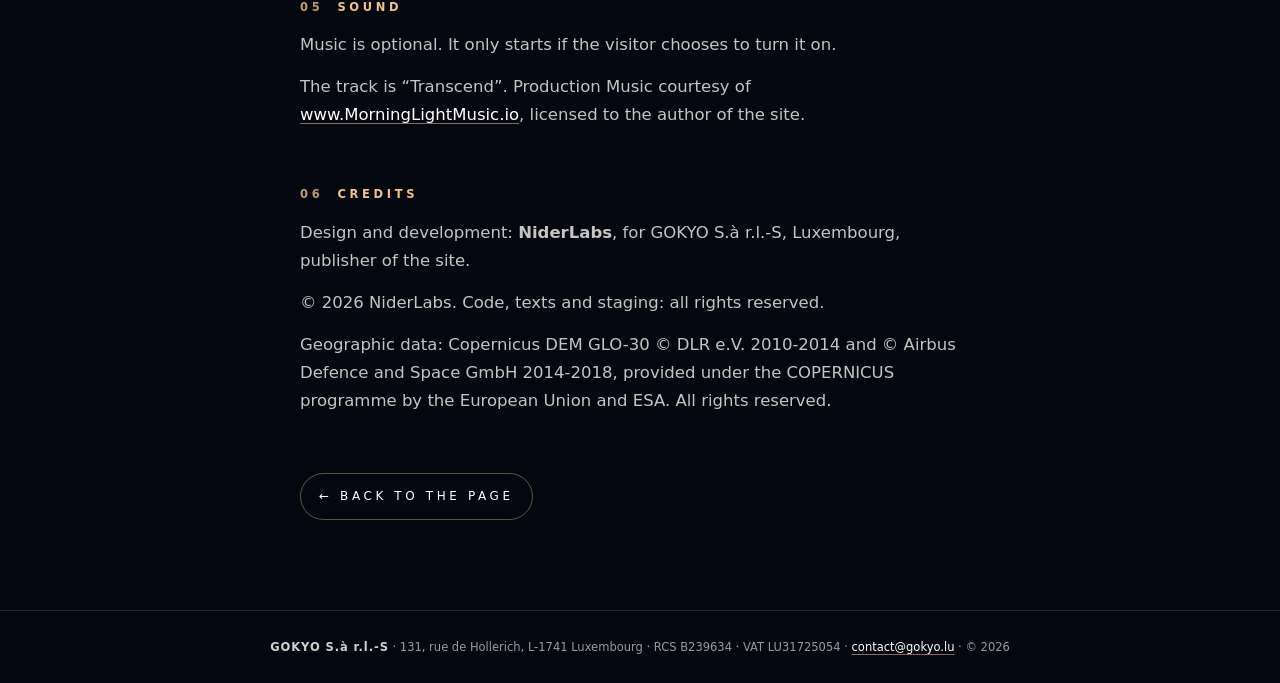
==== commit be830060: "Crédits : NiderLabs auteur, GOKYO éditeur, licence musique Co-Authored-By: Claude Fable 5.2 <noreply" ====
--- a/making-of/index.html
+++ b/making-of/index.html
@@ -1,7 +1,7 @@
 <!doctype html>
 <!--
   GOKYO · Making of
-  Conception et réalisation : NiderLabs by JBN — © 2026, tous droits réservés.
+  Conception et réalisation : NiderLabs — © 2026, tous droits réservés.
 -->
 <html lang="fr">
 <head>
@@ -131,11 +131,11 @@
 
     <h2><i>05</i> Le son</h2>
     <p>La musique est facultative. Elle ne démarre que si le visiteur choisit de l’activer.</p>
-    <p>Le morceau utilisé est « Transcend », avec l’autorisation de <a href="https://www.morninglightmusic.io" target="_blank" rel="noopener">MorningLightMusic.io</a>.</p>
+    <p>Le morceau utilisé est « Transcend ». Production Music courtesy of <a href="https://www.morninglightmusic.io" target="_blank" rel="noopener">www.MorningLightMusic.io</a>, sous licence accordée à l’auteur du site.</p>
 
     <h2><i>06</i> Crédits</h2>
-    <p>Conception et réalisation : <strong>NiderLabs by JBN</strong>.</p>
-    <p>Éditeur : GOKYO S.à r.l.-S, Luxembourg.</p>
+    <p>Conception et réalisation : <strong>NiderLabs</strong>, pour GOKYO S.à r.l.-S, Luxembourg, éditeur du site.</p>
+    <p>© 2026 NiderLabs. Code, textes et mise en scène : tous droits réservés.</p>
     <p>Données géographiques : Copernicus DEM GLO-30 © DLR e.V. 2010-2014 et © Airbus Defence and Space GmbH 2014-2018, fournies dans le cadre du programme COPERNICUS par l’Union européenne et l’ESA. Tous droits réservés.</p>
 
     <a class="retour" href="../">← Retour à la page</a>
@@ -201,11 +201,11 @@
 
     <h2><i>05</i> Sound</h2>
     <p>Music is optional. It only starts if the visitor chooses to turn it on.</p>
-    <p>The track is “Transcend”, courtesy of <a href="https://www.morninglightmusic.io" target="_blank" rel="noopener">MorningLightMusic.io</a>.</p>
+    <p>The track is “Transcend”. Production Music courtesy of <a href="https://www.morninglightmusic.io" target="_blank" rel="noopener">www.MorningLightMusic.io</a>, licensed to the author of the site.</p>
 
     <h2><i>06</i> Credits</h2>
-    <p>Design and development: <strong>NiderLabs by JBN</strong>.</p>
-    <p>Publisher: GOKYO S.à r.l.-S, Luxembourg.</p>
+    <p>Design and development: <strong>NiderLabs</strong>, for GOKYO S.à r.l.-S, Luxembourg, publisher of the site.</p>
+    <p>© 2026 NiderLabs. Code, texts and staging: all rights reserved.</p>
     <p>Geographic data: Copernicus DEM GLO-30 © DLR e.V. 2010-2014 and © Airbus Defence and Space GmbH 2014-2018, provided under the COPERNICUS programme by the European Union and ESA. All rights reserved.</p>
 
     <a class="retour" href="../">← Back to the page</a>
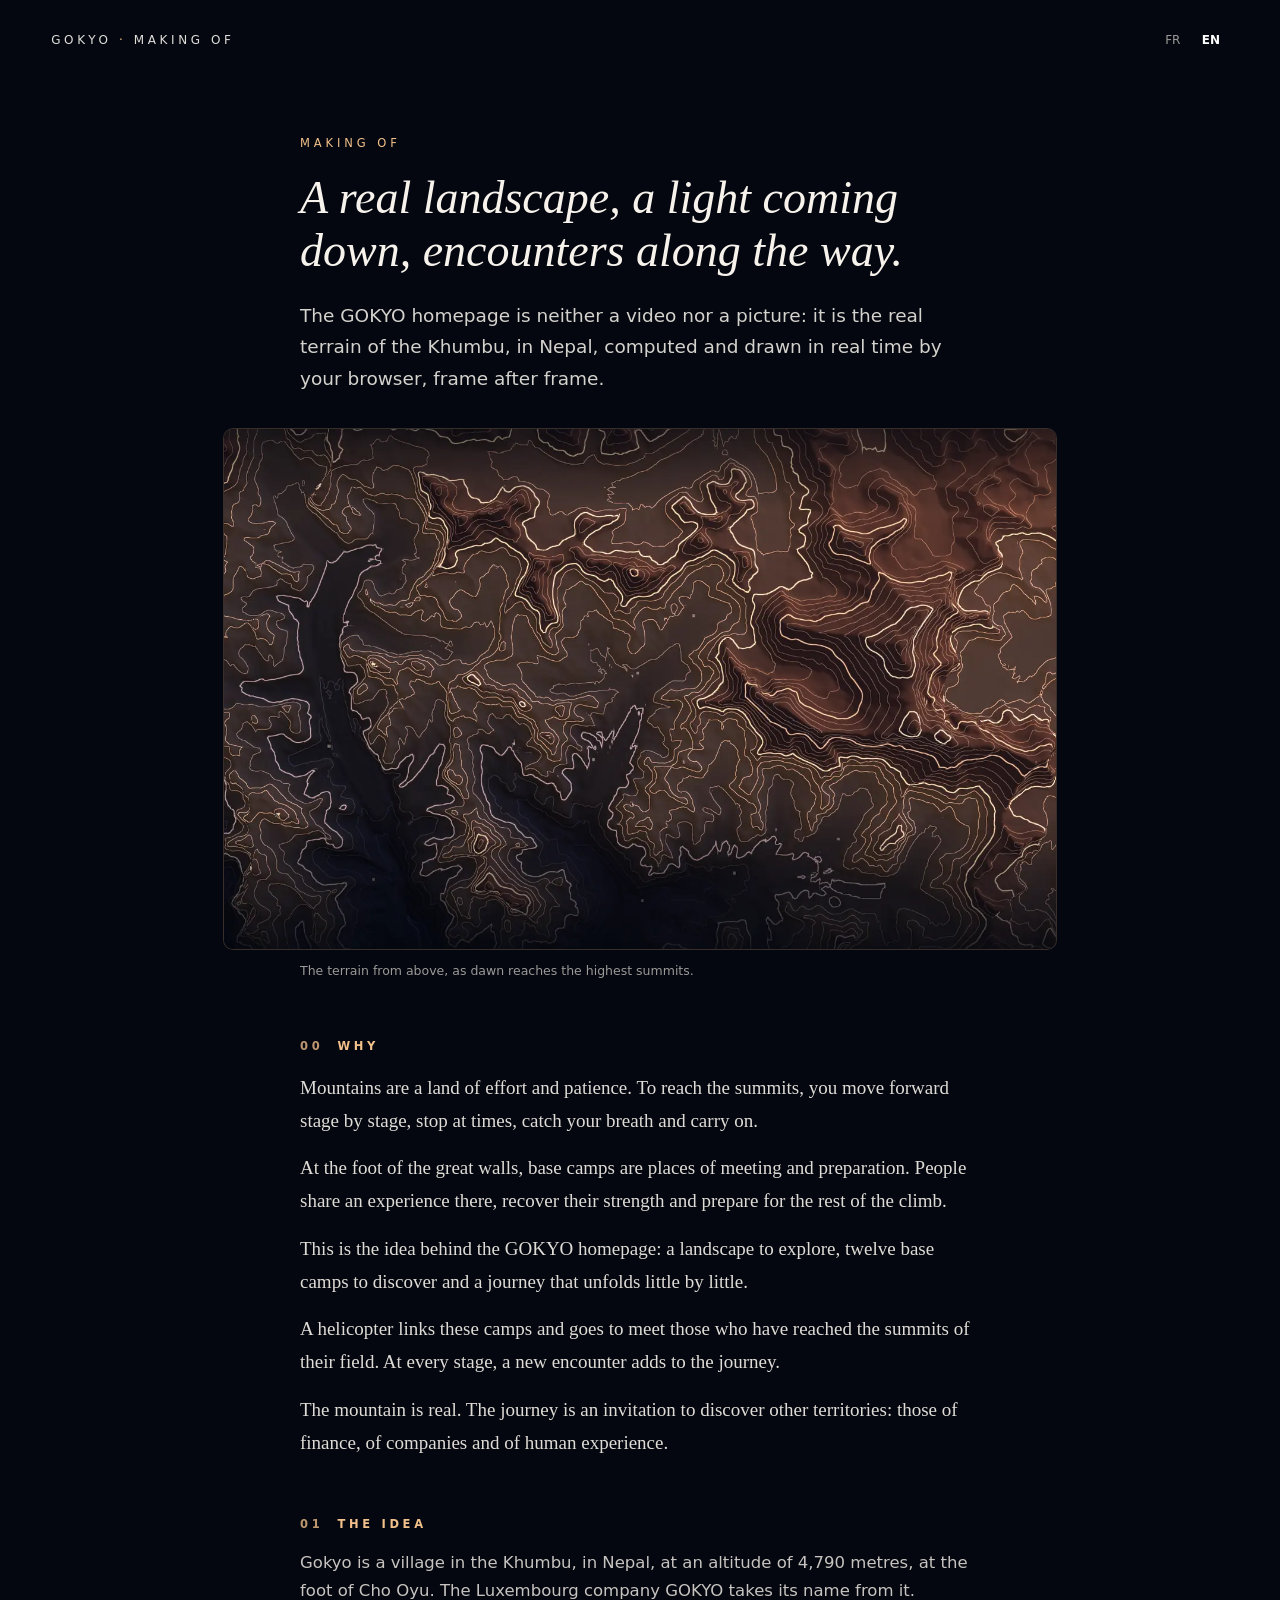
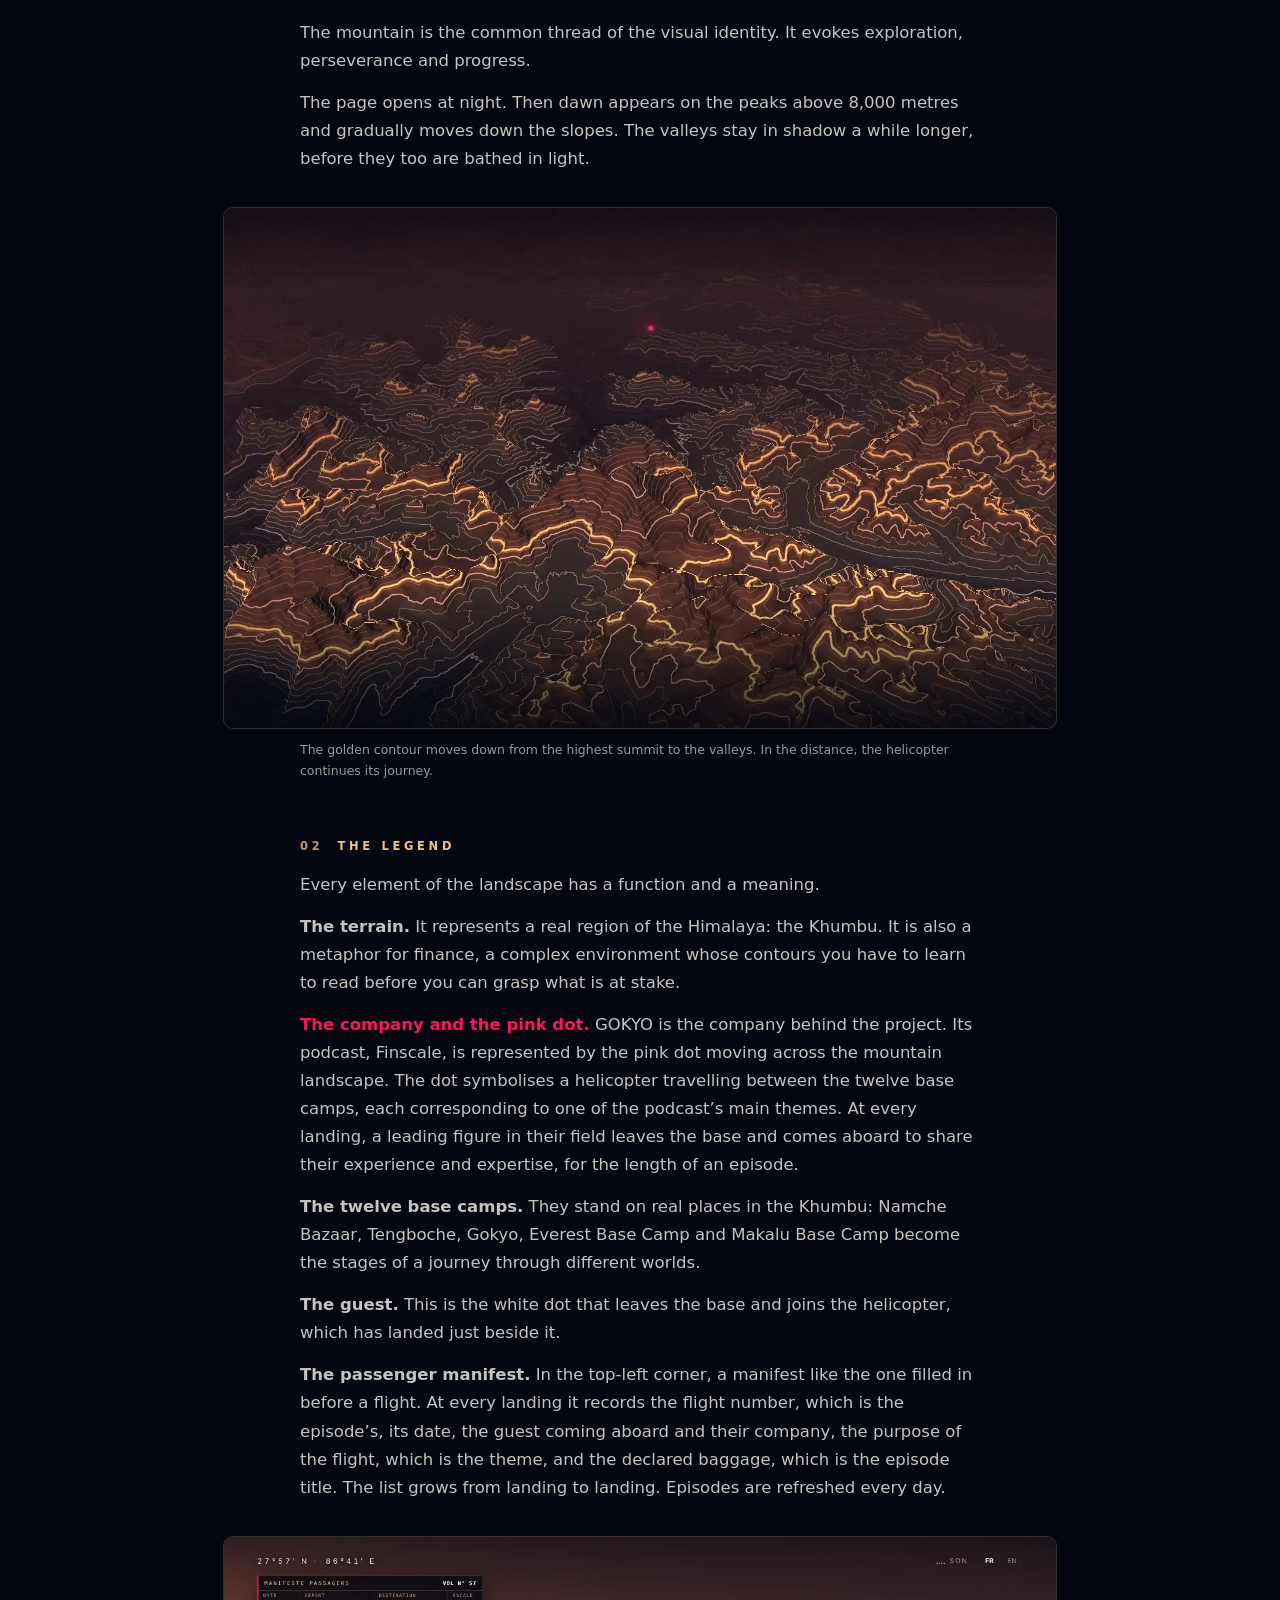
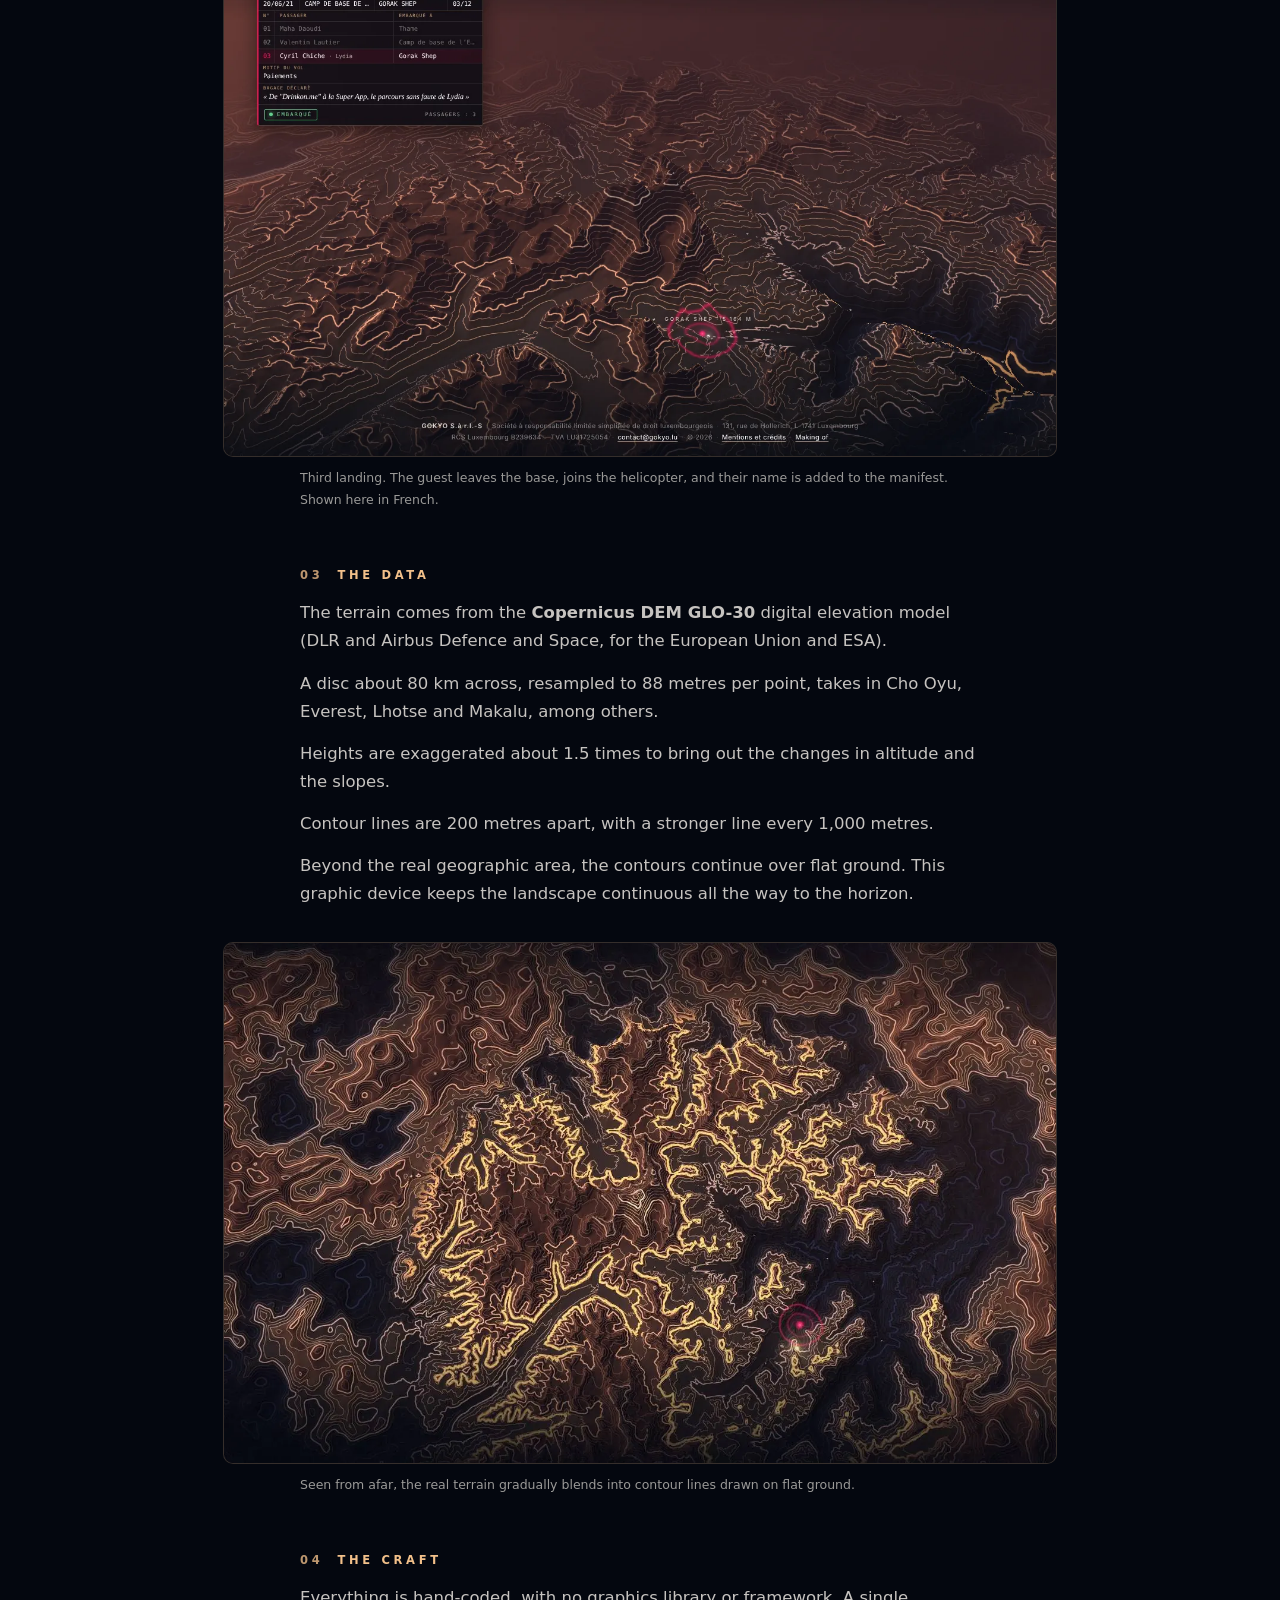
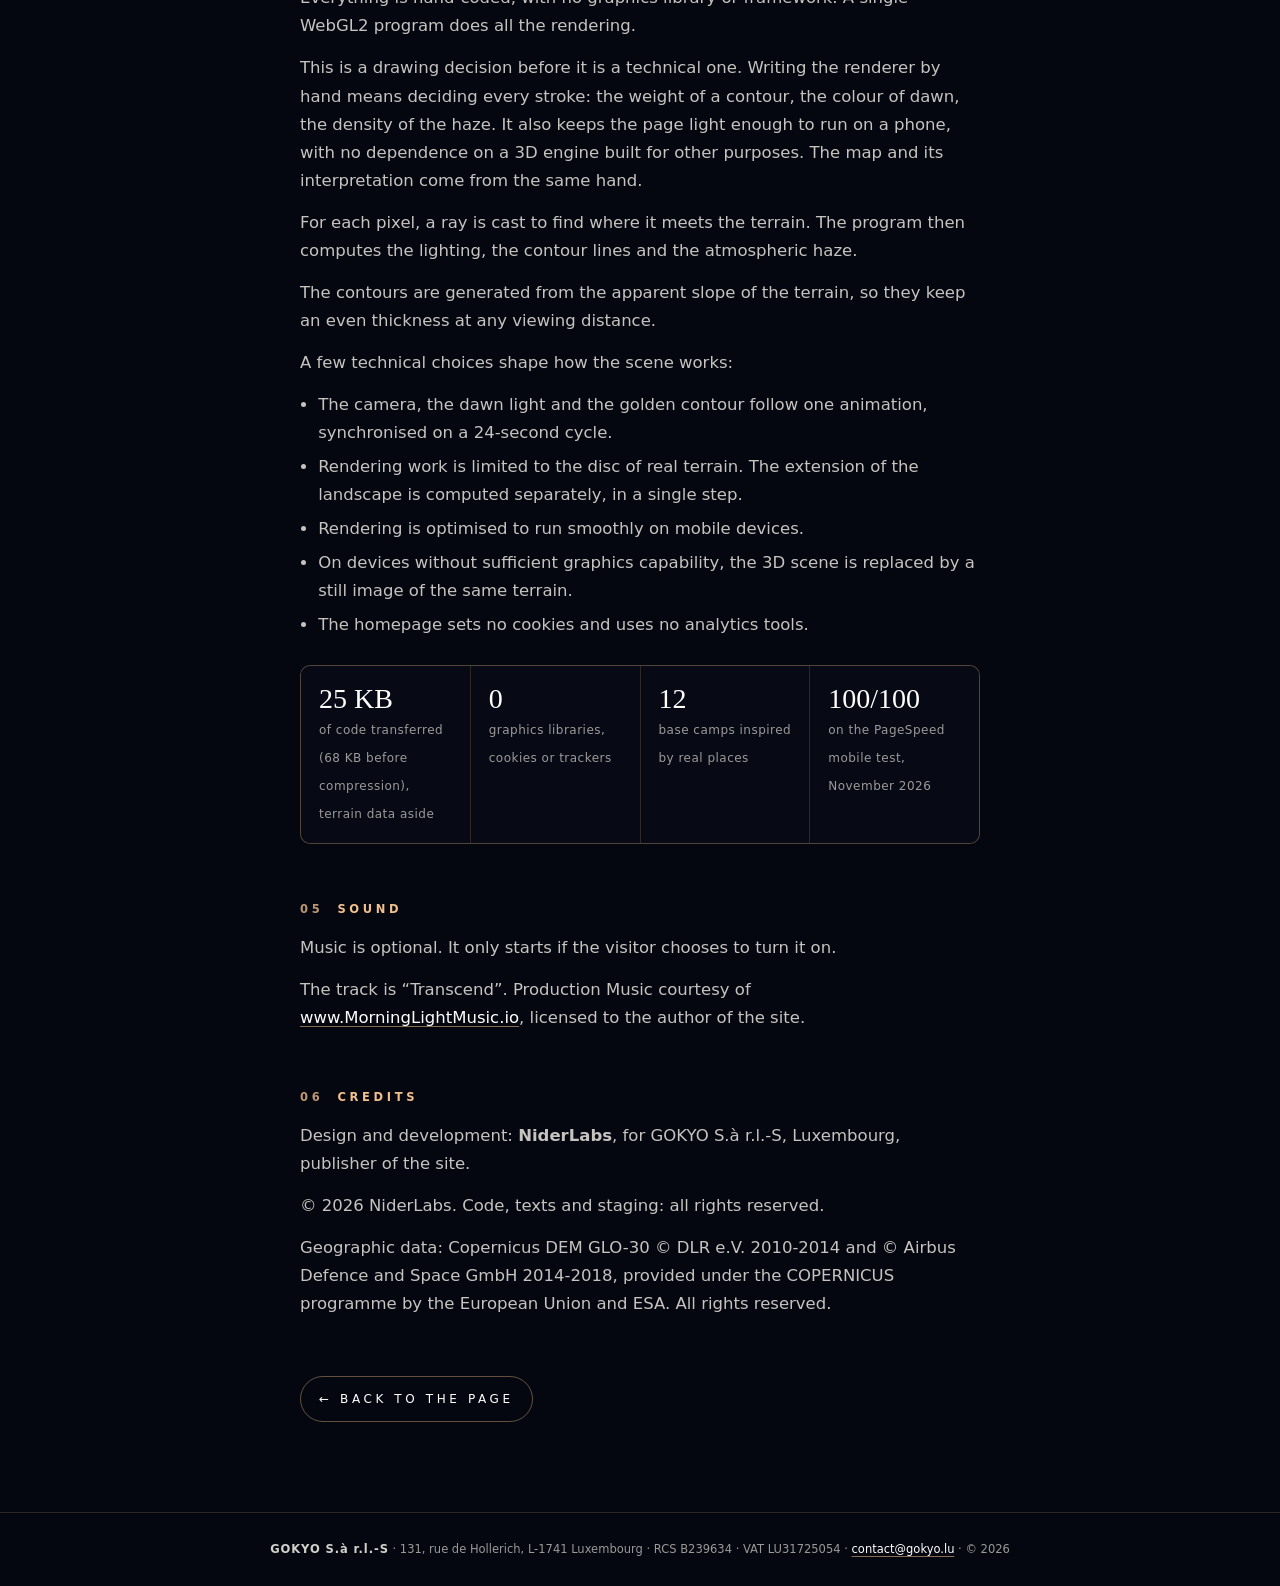
==== commit 5cea1724: "Making of : manifeste passagers, capture d'escale, choix du rendu écrit à la main, chiffres exacts, " ====
--- a/making-of/index.html
+++ b/making-of/index.html
@@ -90,8 +90,9 @@
 
     <h2><i>01</i> L’idée</h2>
     <p>Gokyo est un village du Khumbu, au Népal, situé à 4 790 mètres d’altitude, au pied du Cho Oyu. La société luxembourgeoise GOKYO lui a emprunté son nom.</p>
-    <p>La montagne constitue le fil conducteur de l’identité visuelle. Elle évoque l’exploration, la persévérance et la progression. Des valeurs qui correspondent à la démarche de GOKYO.</p>
+    <p>La montagne constitue le fil conducteur de l’identité visuelle. Elle évoque l’exploration, la persévérance et la progression.</p>
     <p>La page s’ouvre dans la nuit. Puis l’aube apparaît sur les sommets de plus de 8 000 mètres et descend progressivement le long des pentes. Les vallées restent encore dans l’ombre, avant d’être à leur tour baignées de lumière.</p>
+    <figure><img src="relief.webp" width="1400" height="875" alt="Le massif en trois dimensions, la courbe dorée et l’hélicoptère rose au loin" loading="lazy" decoding="async"><figcaption>La courbe dorée descend du plus haut sommet vers les vallées. Au loin, l’hélicoptère poursuit son parcours.</figcaption></figure>
 
     <h2><i>02</i> La légende</h2>
     <p>Chaque élément du paysage a une fonction et une signification.</p>
@@ -99,8 +100,8 @@
     <p><strong class="rose">La compagnie et le point rose.</strong> GOKYO est la société à l’origine du projet. Son podcast, Finscale, est représenté par le point rose qui se déplace dans le paysage de montagne. Ce point symbolise un hélicoptère qui voyage entre les douze camps de base, chacun correspondant à l’un des grands thèmes du podcast. À chaque escale, une personnalité de premier plan dans son domaine quitte la base et monte à bord pour partager son expérience et son expertise, le temps d’un épisode.</p>
     <p><strong>Les douze camps de base.</strong> Ils sont posés sur des lieux réels du Khumbu : Namche Bazaar, Tengboche, Gokyo, le camp de base de l’Everest ou celui du Makalu deviennent les étapes d’un parcours à travers différents univers.</p>
     <p><strong>L’invité.</strong> C’est le point blanc qui sort de la base et rejoint l’hélicoptère, posé juste à côté.</p>
-    <p><strong>Le carnet de bord.</strong> En haut à gauche, une fiche présente l’épisode de l’escale en cours : son numéro, son titre, son invité et sa société. Son contenu est actualisé quotidiennement.</p>
-    <figure><img src="relief.webp" width="1400" height="875" alt="Le massif en trois dimensions, la courbe dorée et l’hélicoptère rose au loin" loading="lazy" decoding="async"><figcaption>La courbe dorée descend du plus haut sommet vers les vallées. Au loin, l’hélicoptère poursuit son parcours.</figcaption></figure>
+    <p><strong>Le manifeste passagers.</strong> En haut à gauche, un manifeste comme celui que l’on remplit avant un vol. À chaque escale s’y inscrivent le numéro du vol, qui est celui de l’épisode, sa date, l’invité qui embarque et sa société, le motif du vol, qui est le thème, et le bagage déclaré, qui est le titre de l’épisode. La liste s’allonge d’escale en escale. Les épisodes sont mis à jour chaque jour.</p>
+    <figure><img src="escale.webp" width="1400" height="875" alt="Une escale : le point rose posé près d’une base, le point blanc qui le rejoint, et le manifeste passagers rempli en haut à gauche" loading="lazy" decoding="async"><figcaption>Troisième escale. L’invité quitte la base, rejoint l’hélicoptère, et son nom s’ajoute au manifeste.</figcaption></figure>
 
     <h2><i>03</i> Les données</h2>
     <p>Le relief provient du modèle numérique de terrain <strong>Copernicus DEM GLO-30</strong> (DLR et Airbus Defence and Space, pour l’Union européenne et l’ESA).</p>
@@ -112,6 +113,7 @@
 
     <h2><i>04</i> La technique</h2>
     <p>Tout est développé à la main, sans bibliothèque graphique ni framework. Un programme WebGL2 réalise l’ensemble du rendu.</p>
+    <p>C’est un choix de dessin avant d’être un choix technique. Écrire le rendu soi-même, c’est décider de chaque trait : l’épaisseur d’une courbe, la couleur de l’aube, la densité de la brume. C’est aussi ce qui garde la page légère et lui permet de tourner sur un téléphone, sans dépendre d’un moteur 3D conçu pour d’autres usages. La carte et son interprétation viennent ainsi du même geste.</p>
     <p>Pour chaque pixel, un rayon est lancé afin de déterminer son intersection avec le relief. Le programme calcule ensuite l’éclairage, les courbes de niveau et la brume atmosphérique.</p>
     <p>Les courbes sont générées à partir de la pente apparente du terrain. Elles conservent ainsi une épaisseur régulière, quelle que soit la distance de visualisation.</p>
     <p>Quelques choix techniques structurent le fonctionnement de la scène :</p>
@@ -123,10 +125,10 @@
       <li>La page d’accueil ne dépose aucun cookie et n’utilise aucun outil de mesure d’audience.</li>
     </ul>
     <div class="chiffres">
-      <div><b>~60 Ko</b><span>pour l’ensemble de la page, code compris</span></div>
+      <div><b>25 Ko</b><span>de code transféré (68 Ko avant compression), hors données de relief</span></div>
       <div><b>0</b><span>bibliothèque graphique, cookie ou traceur</span></div>
       <div><b>12</b><span>camps de base inspirés de lieux réels</span></div>
-      <div><b>100/100</b><span>au test PageSpeed mobile</span></div>
+      <div><b>100/100</b><span>au test PageSpeed mobile, novembre 2026</span></div>
     </div>
 
     <h2><i>05</i> Le son</h2>
@@ -152,25 +154,26 @@
     <h2><i>00</i> Why</h2>
     <div class="pourquoi">
       <p>Mountains are a land of effort and patience. To reach the summits, you move forward stage by stage, stop at times, catch your breath and carry on.</p>
-      <p>At the foot of the great faces, base camps are places of meeting and preparation. People share an experience there, recover their strength and prepare the rest of the climb.</p>
+      <p>At the foot of the great walls, base camps are places of meeting and preparation. People share an experience there, recover their strength and prepare for the rest of the climb.</p>
       <p>This is the idea behind the GOKYO homepage: a landscape to explore, twelve base camps to discover and a journey that unfolds little by little.</p>
       <p>A helicopter links these camps and goes to meet those who have reached the summits of their field. At every stage, a new encounter adds to the journey.</p>
       <p>The mountain is real. The journey is an invitation to discover other territories: those of finance, of companies and of human experience.</p>
     </div>
 
     <h2><i>01</i> The idea</h2>
-    <p>Gokyo is a village in the Khumbu, in Nepal, at an altitude of 4,790 metres, at the foot of Cho Oyu. GOKYO, the Luxembourg company, borrowed its name.</p>
-    <p>The mountain is the common thread of the visual identity. It evokes exploration, perseverance and progress: values that match GOKYO’s approach.</p>
+    <p>Gokyo is a village in the Khumbu, in Nepal, at an altitude of 4,790 metres, at the foot of Cho Oyu. The Luxembourg company GOKYO takes its name from it.</p>
+    <p>The mountain is the common thread of the visual identity. It evokes exploration, perseverance and progress.</p>
     <p>The page opens at night. Then dawn appears on the peaks above 8,000 metres and gradually moves down the slopes. The valleys stay in shadow a while longer, before they too are bathed in light.</p>
+    <figure><img src="relief.webp" width="1400" height="875" alt="The massif in three dimensions, the golden contour and the pink helicopter in the distance" loading="lazy" decoding="async"><figcaption>The golden contour moves down from the highest summit to the valleys. In the distance, the helicopter continues its journey.</figcaption></figure>
 
     <h2><i>02</i> The legend</h2>
     <p>Every element of the landscape has a function and a meaning.</p>
-    <p><strong>The terrain.</strong> It represents a real region of the Himalaya: the Khumbu. It is also a metaphor for finance, a complex environment whose relief one must learn to read in order to understand what is at stake.</p>
+    <p><strong>The terrain.</strong> It represents a real region of the Himalaya: the Khumbu. It is also a metaphor for finance, a complex environment whose contours you have to learn to read before you can grasp what is at stake.</p>
     <p><strong class="rose">The company and the pink dot.</strong> GOKYO is the company behind the project. Its podcast, Finscale, is represented by the pink dot moving across the mountain landscape. The dot symbolises a helicopter travelling between the twelve base camps, each corresponding to one of the podcast’s main themes. At every landing, a leading figure in their field leaves the base and comes aboard to share their experience and expertise, for the length of an episode.</p>
-    <p><strong>The twelve base camps.</strong> They stand on real places in the Khumbu: Namche Bazaar, Tengboche, Gokyo, Everest Base Camp or Makalu Base Camp become the stages of a journey through different worlds.</p>
-    <p><strong>The guest.</strong> This is the white dot that leaves the base and joins the helicopter, landed just beside it.</p>
-    <p><strong>The logbook.</strong> In the top-left corner, a card presents the episode of the current landing: its number, title, guest and company. Its content is updated daily.</p>
-    <figure><img src="relief.webp" width="1400" height="875" alt="The massif in three dimensions, the golden contour and the pink helicopter in the distance" loading="lazy" decoding="async"><figcaption>The golden contour moves down from the highest summit to the valleys. In the distance, the helicopter continues its journey.</figcaption></figure>
+    <p><strong>The twelve base camps.</strong> They stand on real places in the Khumbu: Namche Bazaar, Tengboche, Gokyo, Everest Base Camp and Makalu Base Camp become the stages of a journey through different worlds.</p>
+    <p><strong>The guest.</strong> This is the white dot that leaves the base and joins the helicopter, which has landed just beside it.</p>
+    <p><strong>The passenger manifest.</strong> In the top-left corner, a manifest like the one filled in before a flight. At every landing it records the flight number, which is the episode’s, its date, the guest coming aboard and their company, the purpose of the flight, which is the theme, and the declared baggage, which is the episode title. The list grows from landing to landing. Episodes are refreshed every day.</p>
+    <figure><img src="escale.webp" width="1400" height="875" alt="A landing: the pink dot on the ground near a base, the white dot joining it, and the passenger manifest filled in at the top left" loading="lazy" decoding="async"><figcaption>Third landing. The guest leaves the base, joins the helicopter, and their name is added to the manifest. Shown here in French.</figcaption></figure>
 
     <h2><i>03</i> The data</h2>
     <p>The terrain comes from the <strong>Copernicus DEM GLO-30</strong> digital elevation model (DLR and Airbus Defence and Space, for the European Union and ESA).</p>
@@ -182,6 +185,7 @@
 
     <h2><i>04</i> The craft</h2>
     <p>Everything is hand-coded, with no graphics library or framework. A single WebGL2 program does all the rendering.</p>
+    <p>This is a drawing decision before it is a technical one. Writing the renderer by hand means deciding every stroke: the weight of a contour, the colour of dawn, the density of the haze. It also keeps the page light enough to run on a phone, with no dependence on a 3D engine built for other purposes. The map and its interpretation come from the same hand.</p>
     <p>For each pixel, a ray is cast to find where it meets the terrain. The program then computes the lighting, the contour lines and the atmospheric haze.</p>
     <p>The contours are generated from the apparent slope of the terrain, so they keep an even thickness at any viewing distance.</p>
     <p>A few technical choices shape how the scene works:</p>
@@ -193,10 +197,10 @@
       <li>The homepage sets no cookies and uses no analytics tools.</li>
     </ul>
     <div class="chiffres">
-      <div><b>~60 KB</b><span>for the whole page, code included</span></div>
+      <div><b>25 KB</b><span>of code transferred (68 KB before compression), terrain data aside</span></div>
       <div><b>0</b><span>graphics libraries, cookies or trackers</span></div>
       <div><b>12</b><span>base camps inspired by real places</span></div>
-      <div><b>100/100</b><span>on the PageSpeed mobile test</span></div>
+      <div><b>100/100</b><span>on the PageSpeed mobile test, November 2026</span></div>
     </div>
 
     <h2><i>05</i> Sound</h2>
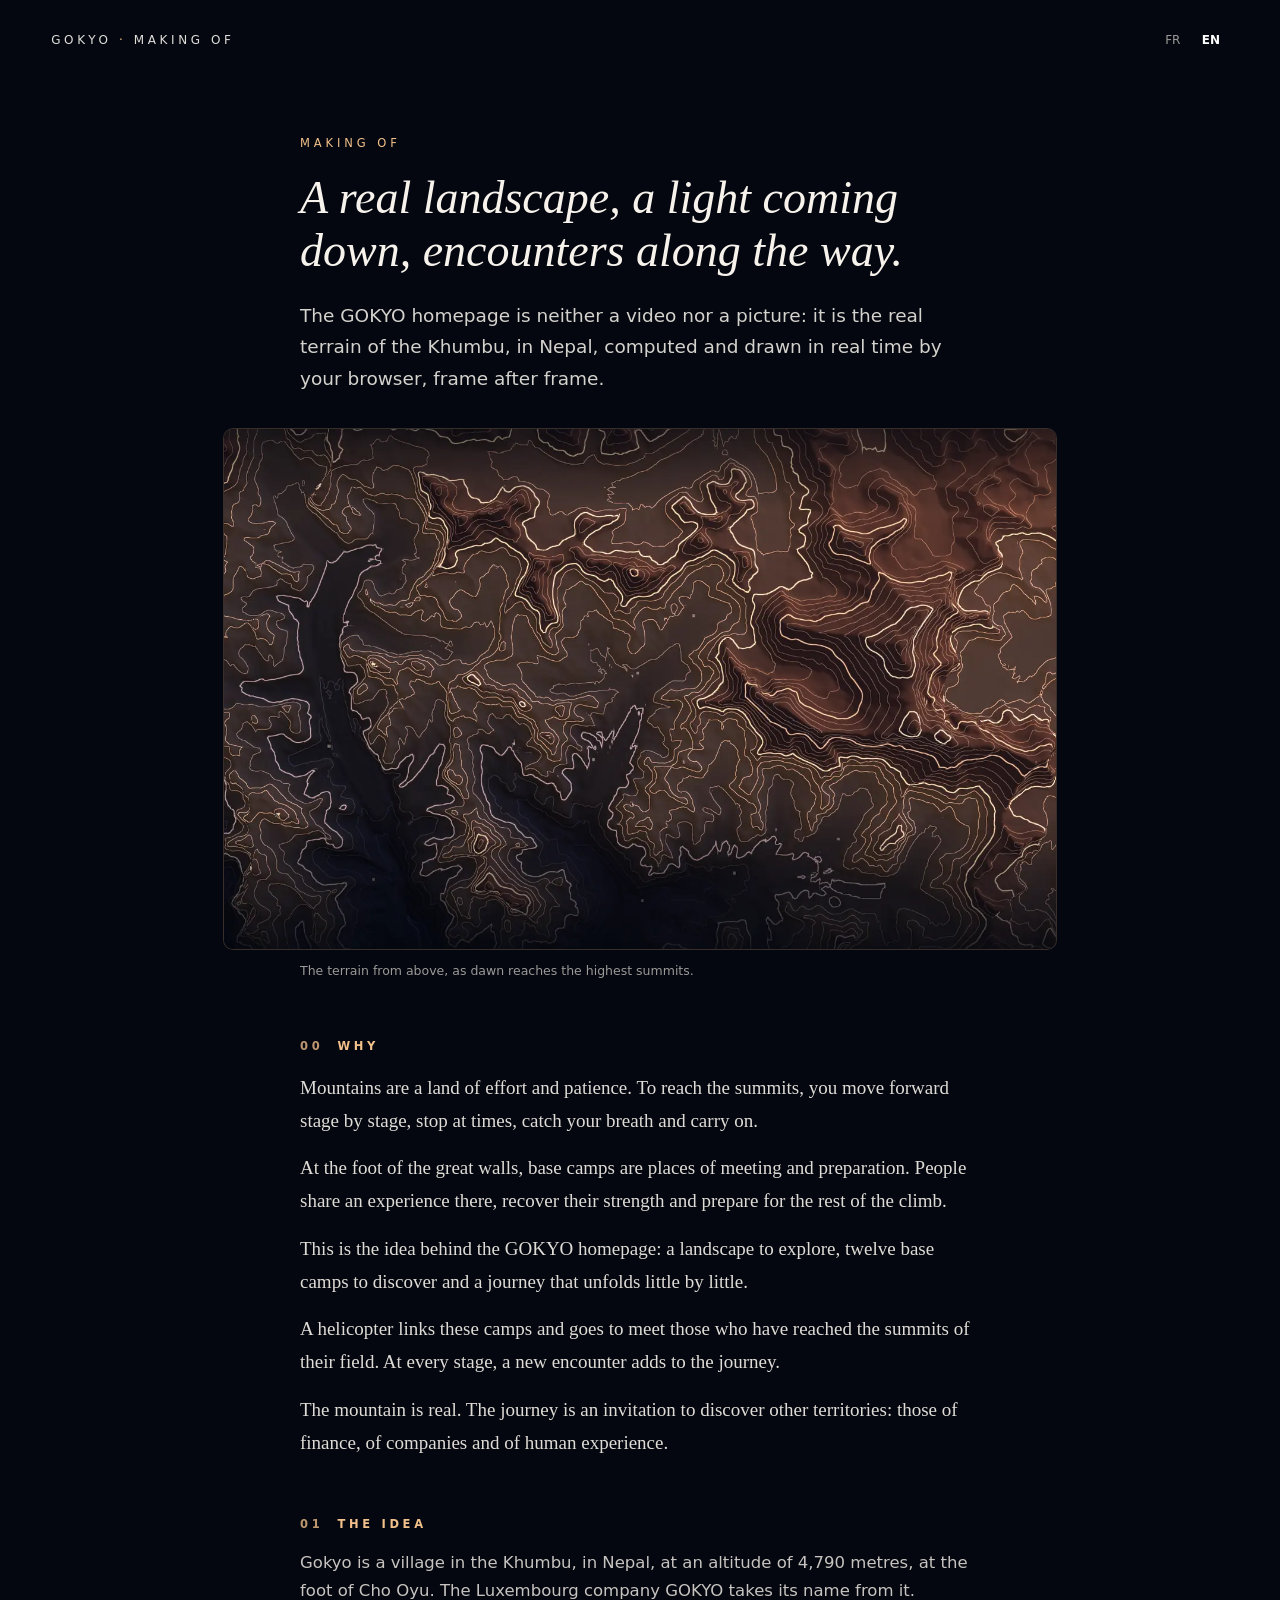
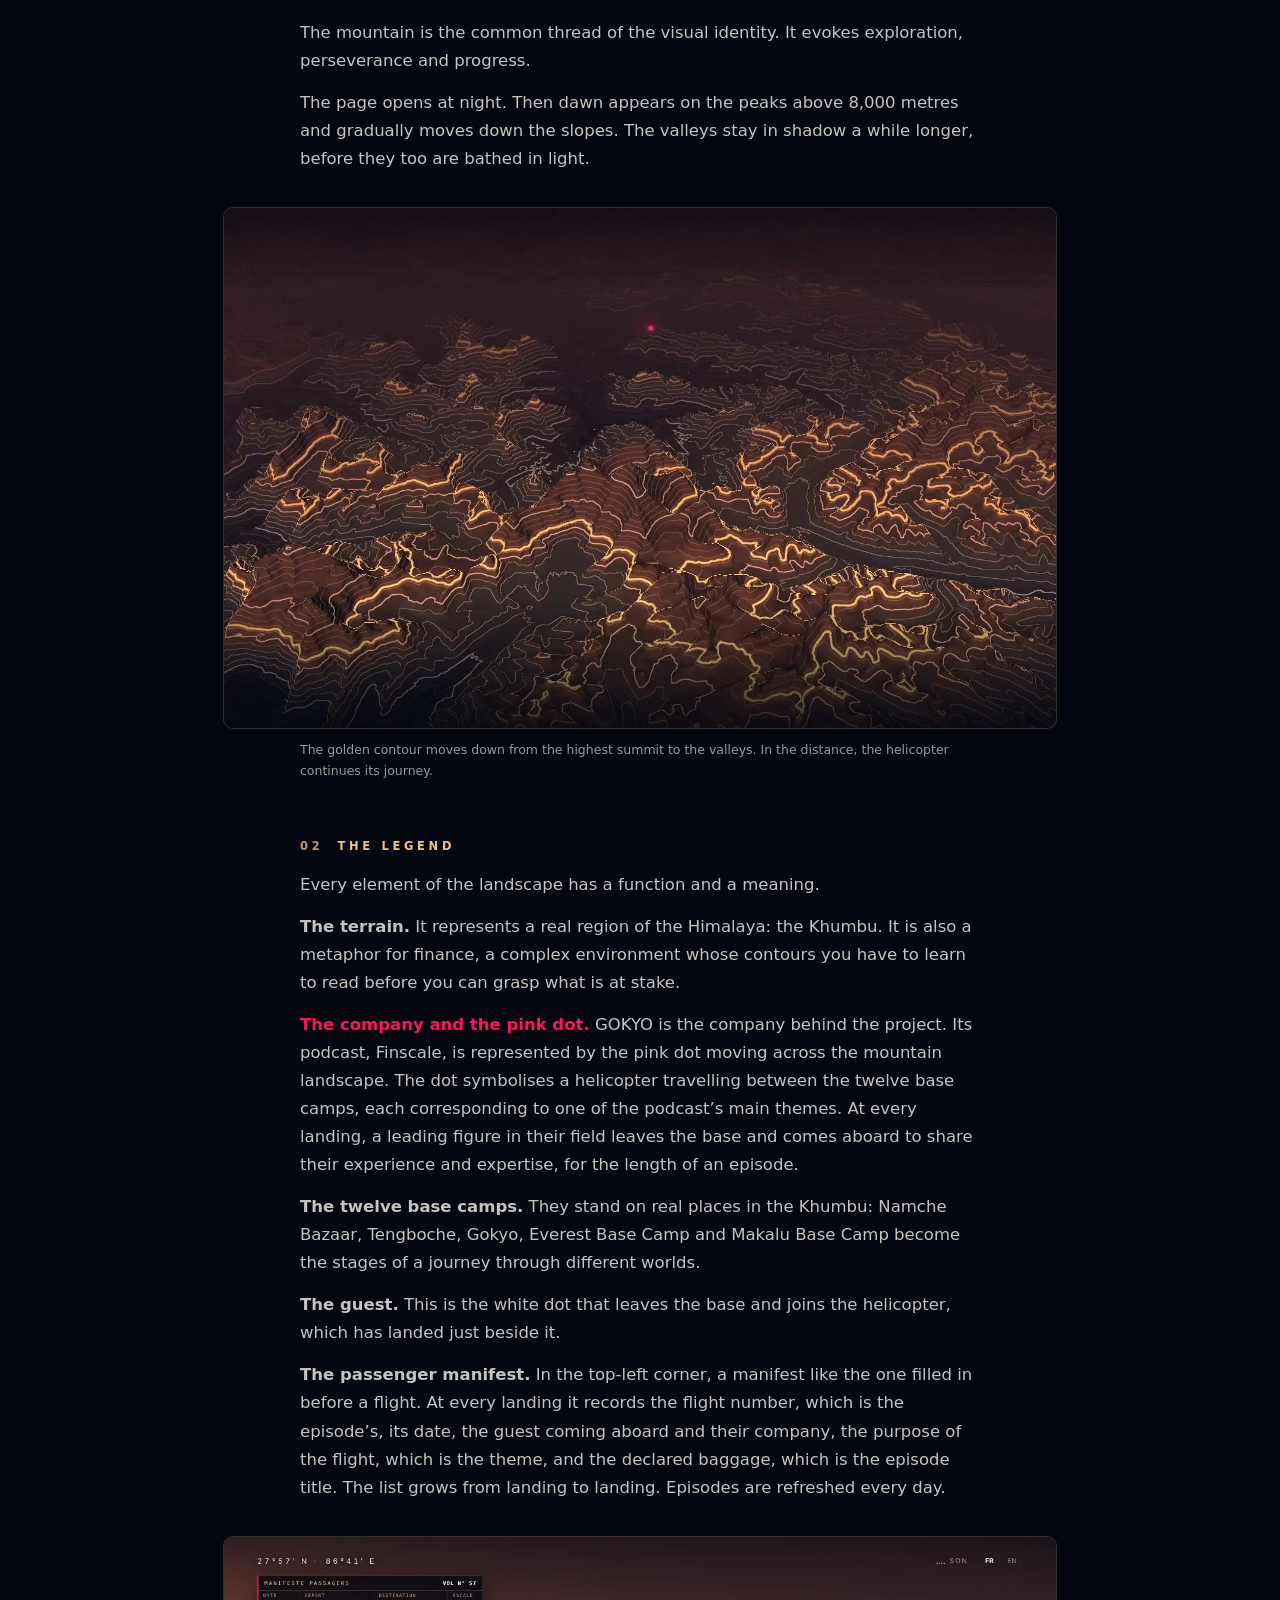
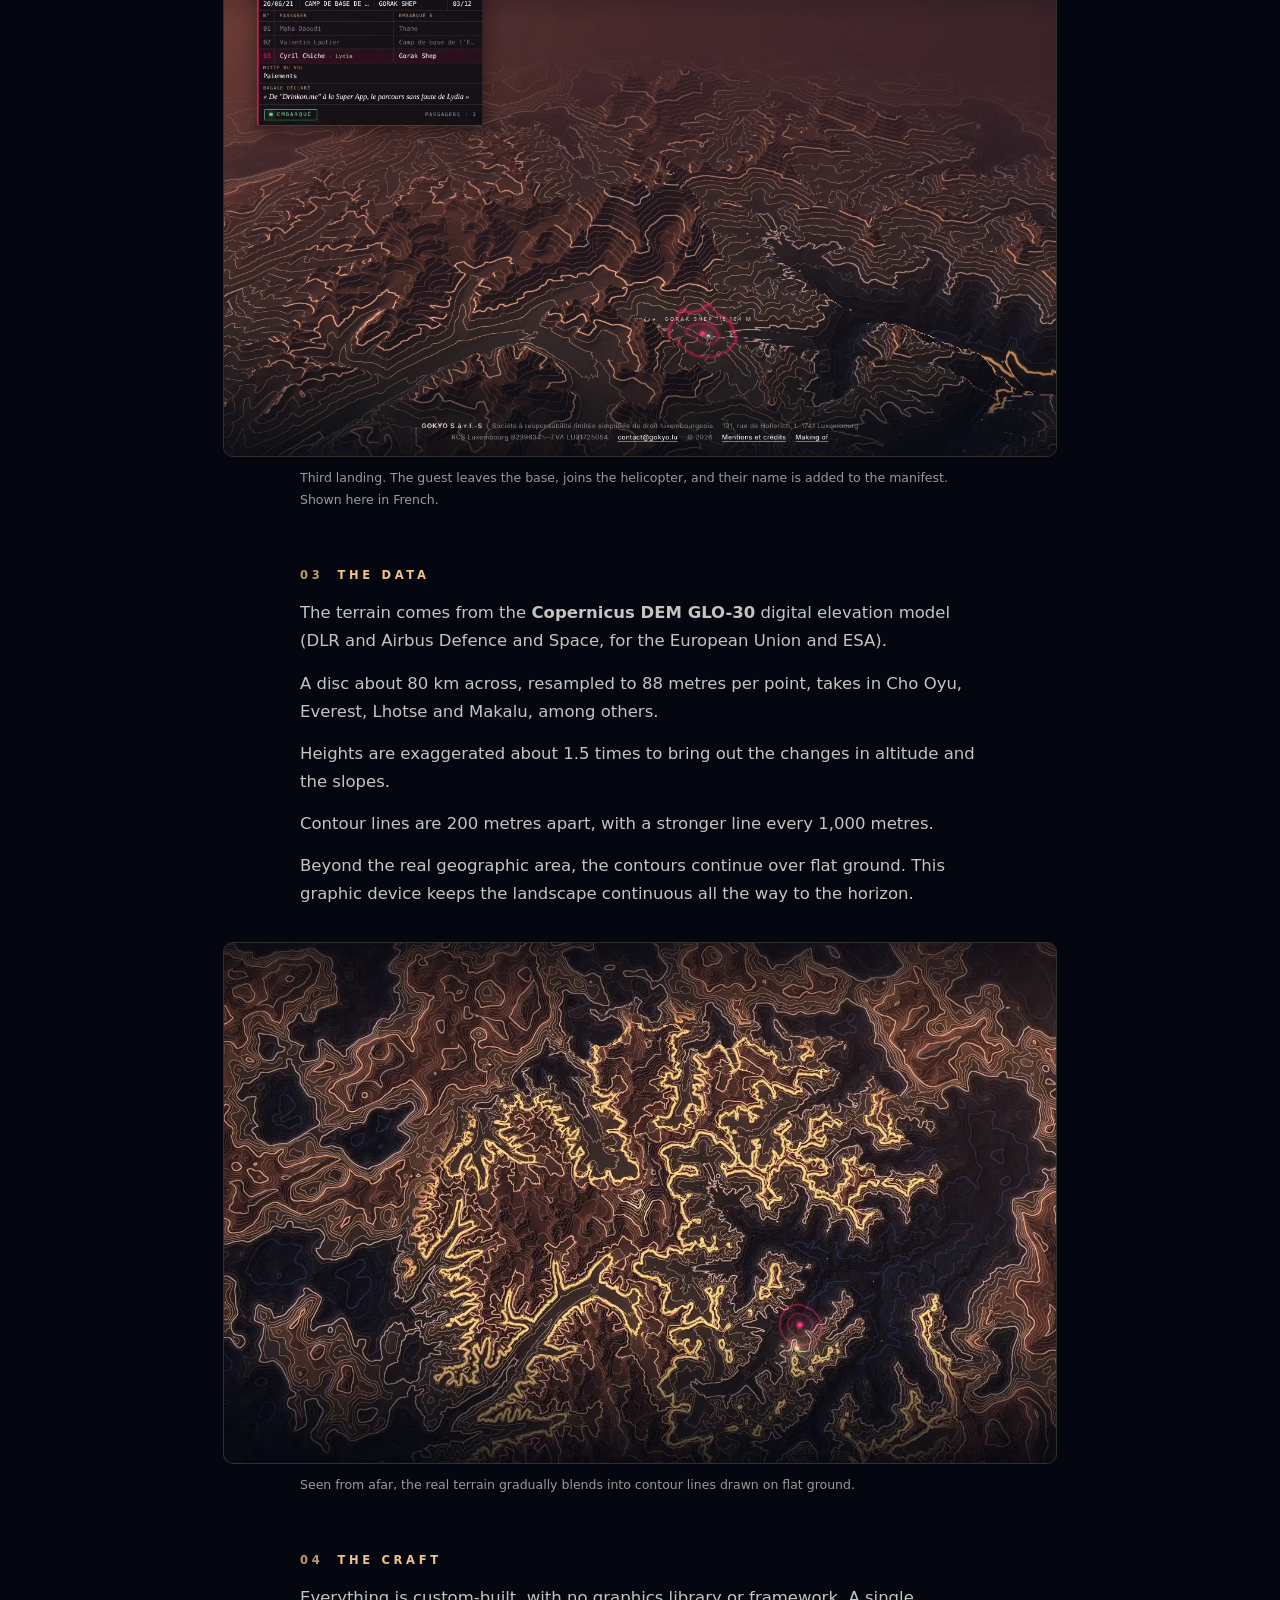
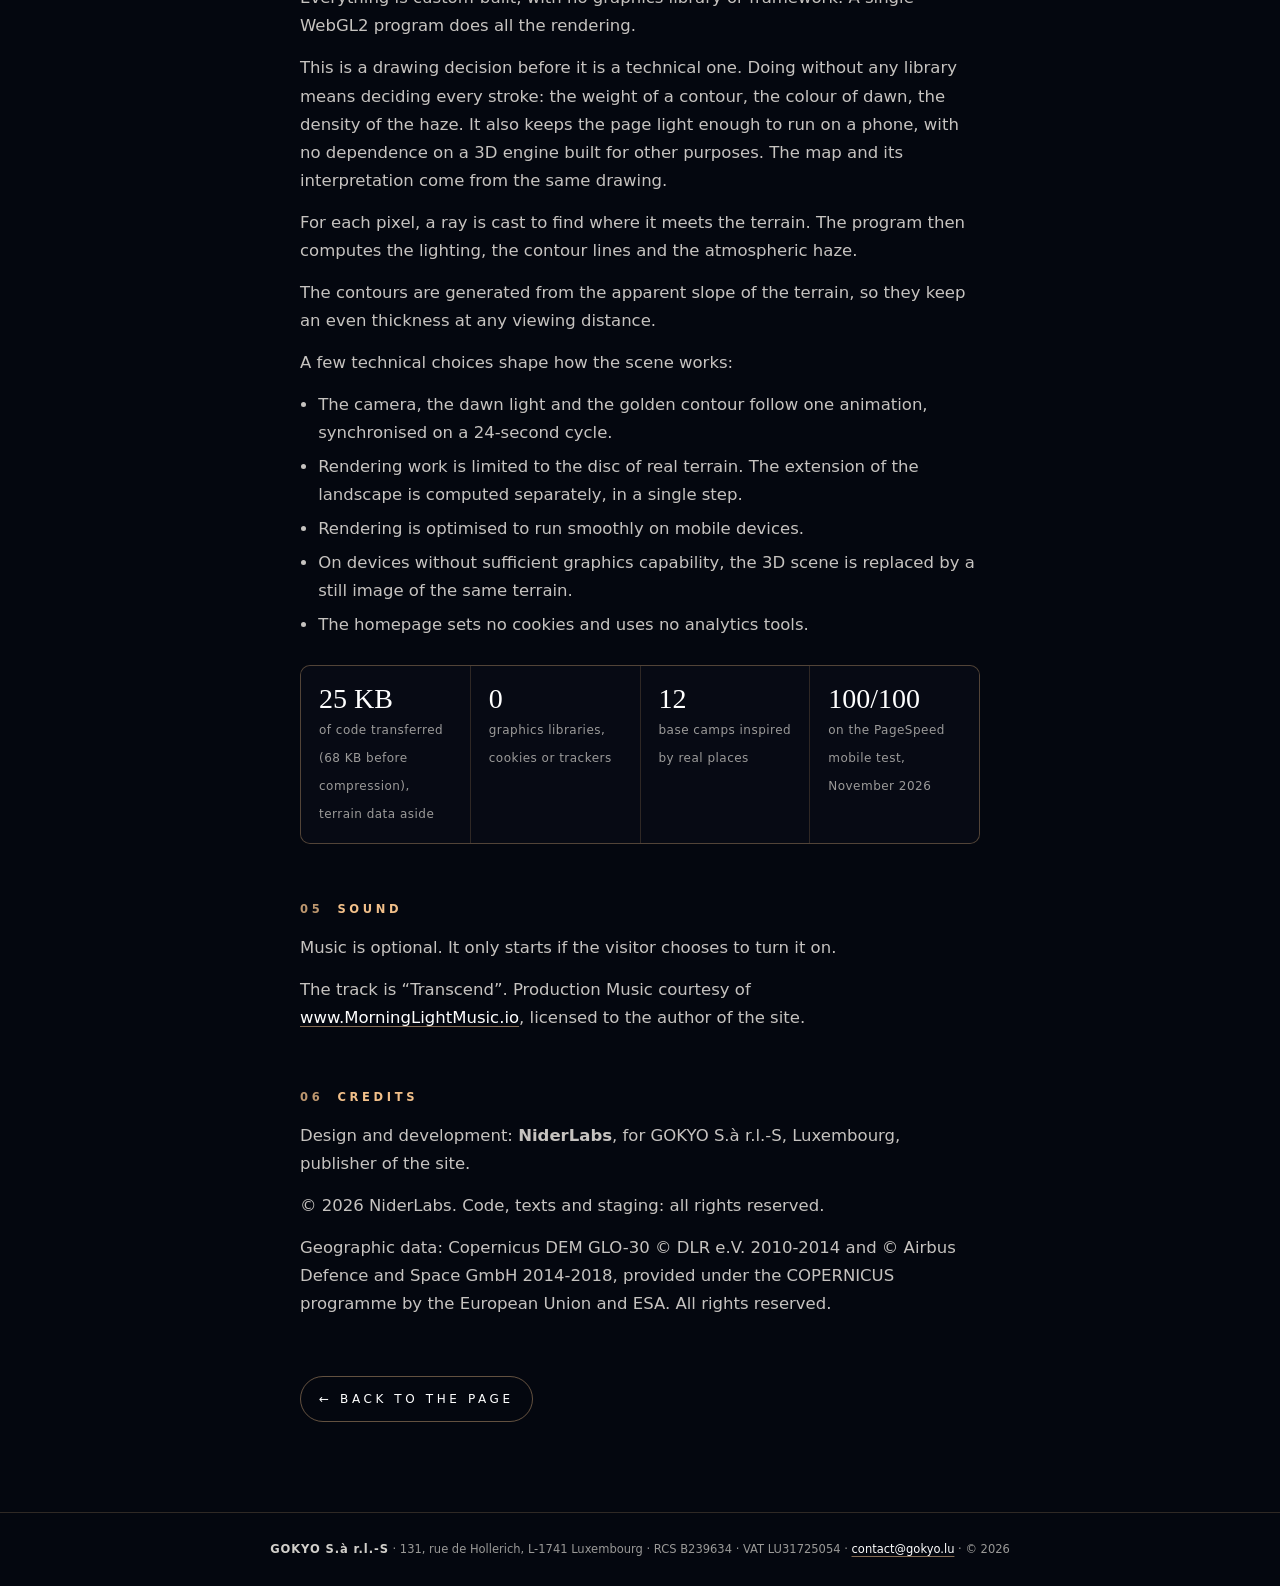
==== commit bd0042c9: "Formulations : rendu « sur mesure, sans bibliothèque » Co-Authored-By: Claude Opus 5.5 <noreply@anth" ====
--- a/making-of/index.html
+++ b/making-of/index.html
@@ -112,8 +112,8 @@
     <figure><img src="disque.webp" width="1400" height="875" alt="Vue lointaine : le disque de relief réel et les courbes peintes qui continuent autour" loading="lazy" decoding="async"><figcaption>En s’éloignant, le relief réel se fond progressivement dans des courbes de niveau dessinées sur un sol plat.</figcaption></figure>
 
     <h2><i>04</i> La technique</h2>
-    <p>Tout est développé à la main, sans bibliothèque graphique ni framework. Un programme WebGL2 réalise l’ensemble du rendu.</p>
-    <p>C’est un choix de dessin avant d’être un choix technique. Écrire le rendu soi-même, c’est décider de chaque trait : l’épaisseur d’une courbe, la couleur de l’aube, la densité de la brume. C’est aussi ce qui garde la page légère et lui permet de tourner sur un téléphone, sans dépendre d’un moteur 3D conçu pour d’autres usages. La carte et son interprétation viennent ainsi du même geste.</p>
+    <p>Tout est écrit sur mesure, sans bibliothèque graphique ni framework. Un programme WebGL2 réalise l’ensemble du rendu.</p>
+    <p>C’est un choix de dessin avant d’être un choix technique. Se passer de toute bibliothèque, c’est décider de chaque trait : l’épaisseur d’une courbe, la couleur de l’aube, la densité de la brume. C’est aussi ce qui garde la page légère et lui permet de tourner sur un téléphone, sans dépendre d’un moteur 3D conçu pour d’autres usages. La carte et son interprétation naissent ainsi du même dessin.</p>
     <p>Pour chaque pixel, un rayon est lancé afin de déterminer son intersection avec le relief. Le programme calcule ensuite l’éclairage, les courbes de niveau et la brume atmosphérique.</p>
     <p>Les courbes sont générées à partir de la pente apparente du terrain. Elles conservent ainsi une épaisseur régulière, quelle que soit la distance de visualisation.</p>
     <p>Quelques choix techniques structurent le fonctionnement de la scène :</p>
@@ -184,8 +184,8 @@
     <figure><img src="disque.webp" width="1400" height="875" alt="Distant view: the disc of real terrain and the painted contours continuing around it" loading="lazy" decoding="async"><figcaption>Seen from afar, the real terrain gradually blends into contour lines drawn on flat ground.</figcaption></figure>
 
     <h2><i>04</i> The craft</h2>
-    <p>Everything is hand-coded, with no graphics library or framework. A single WebGL2 program does all the rendering.</p>
-    <p>This is a drawing decision before it is a technical one. Writing the renderer by hand means deciding every stroke: the weight of a contour, the colour of dawn, the density of the haze. It also keeps the page light enough to run on a phone, with no dependence on a 3D engine built for other purposes. The map and its interpretation come from the same hand.</p>
+    <p>Everything is custom-built, with no graphics library or framework. A single WebGL2 program does all the rendering.</p>
+    <p>This is a drawing decision before it is a technical one. Doing without any library means deciding every stroke: the weight of a contour, the colour of dawn, the density of the haze. It also keeps the page light enough to run on a phone, with no dependence on a 3D engine built for other purposes. The map and its interpretation come from the same drawing.</p>
     <p>For each pixel, a ray is cast to find where it meets the terrain. The program then computes the lighting, the contour lines and the atmospheric haze.</p>
     <p>The contours are generated from the apparent slope of the terrain, so they keep an even thickness at any viewing distance.</p>
     <p>A few technical choices shape how the scene works:</p>
